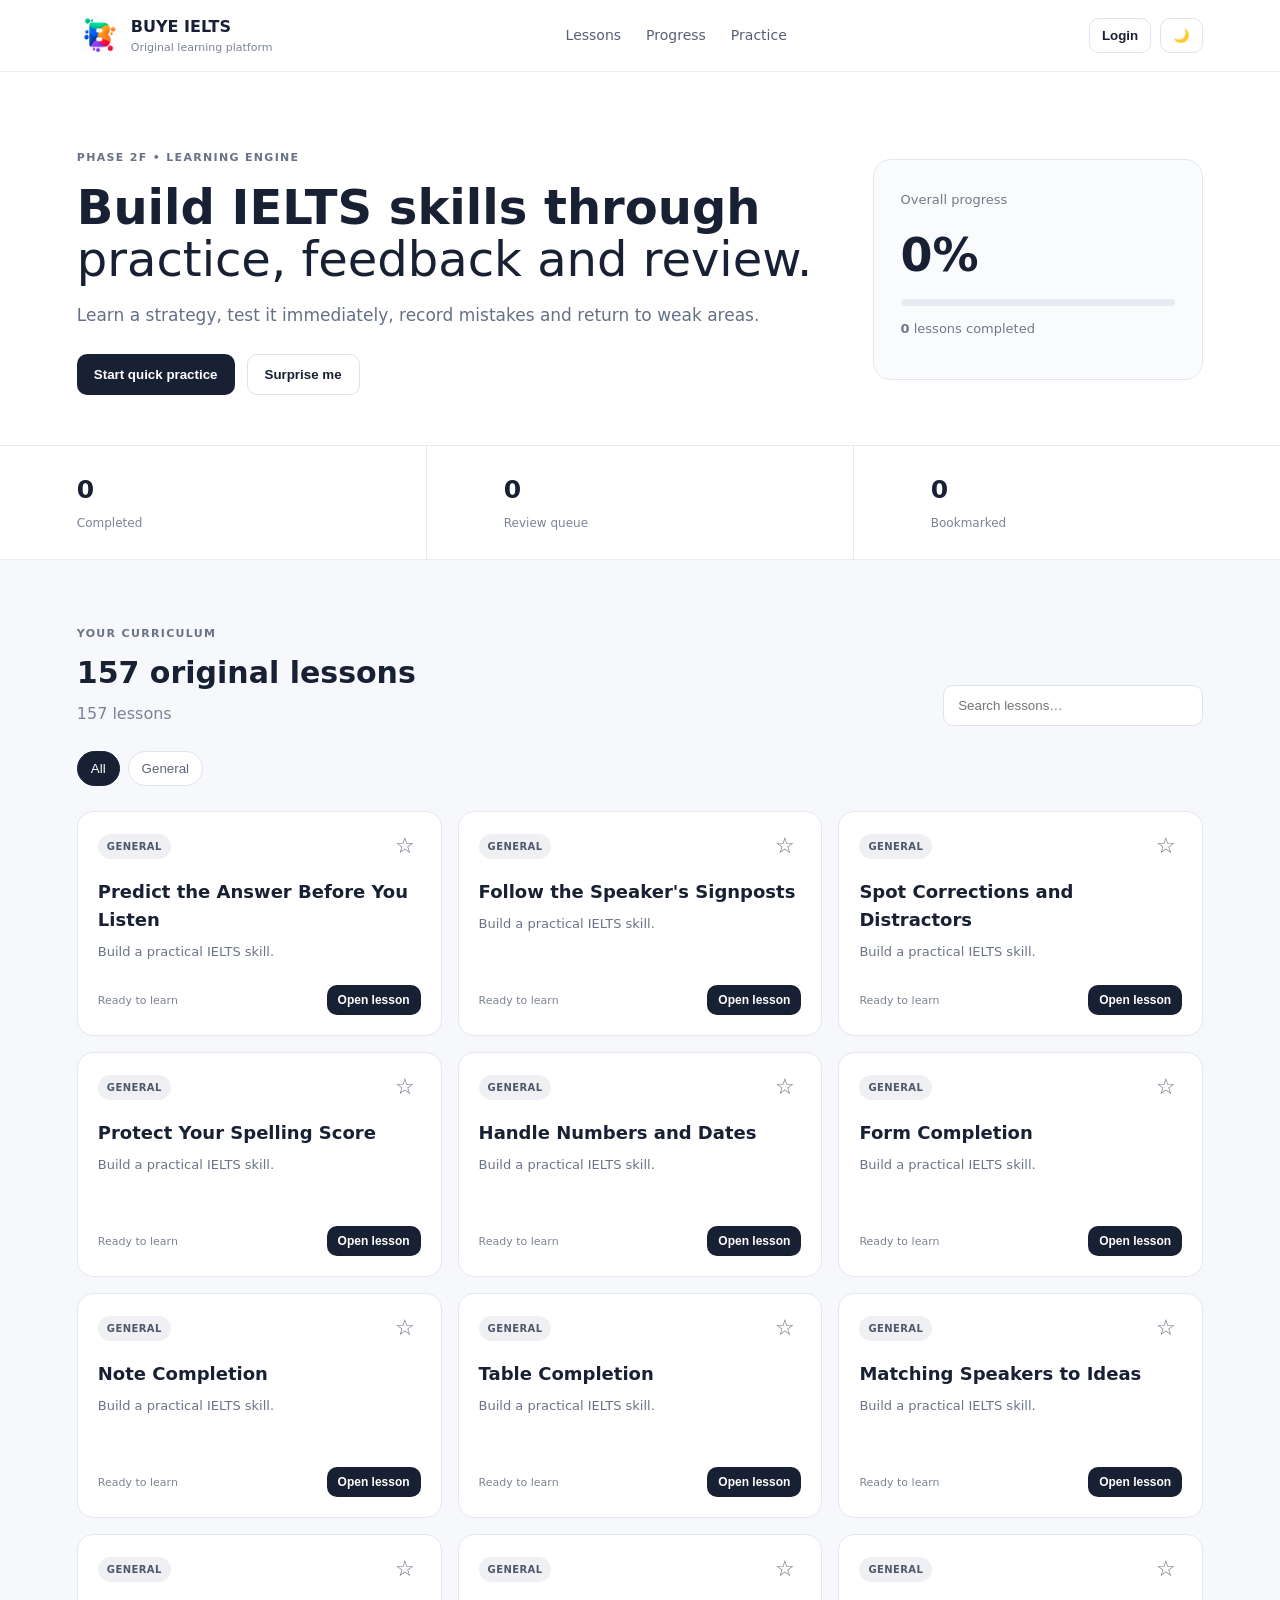
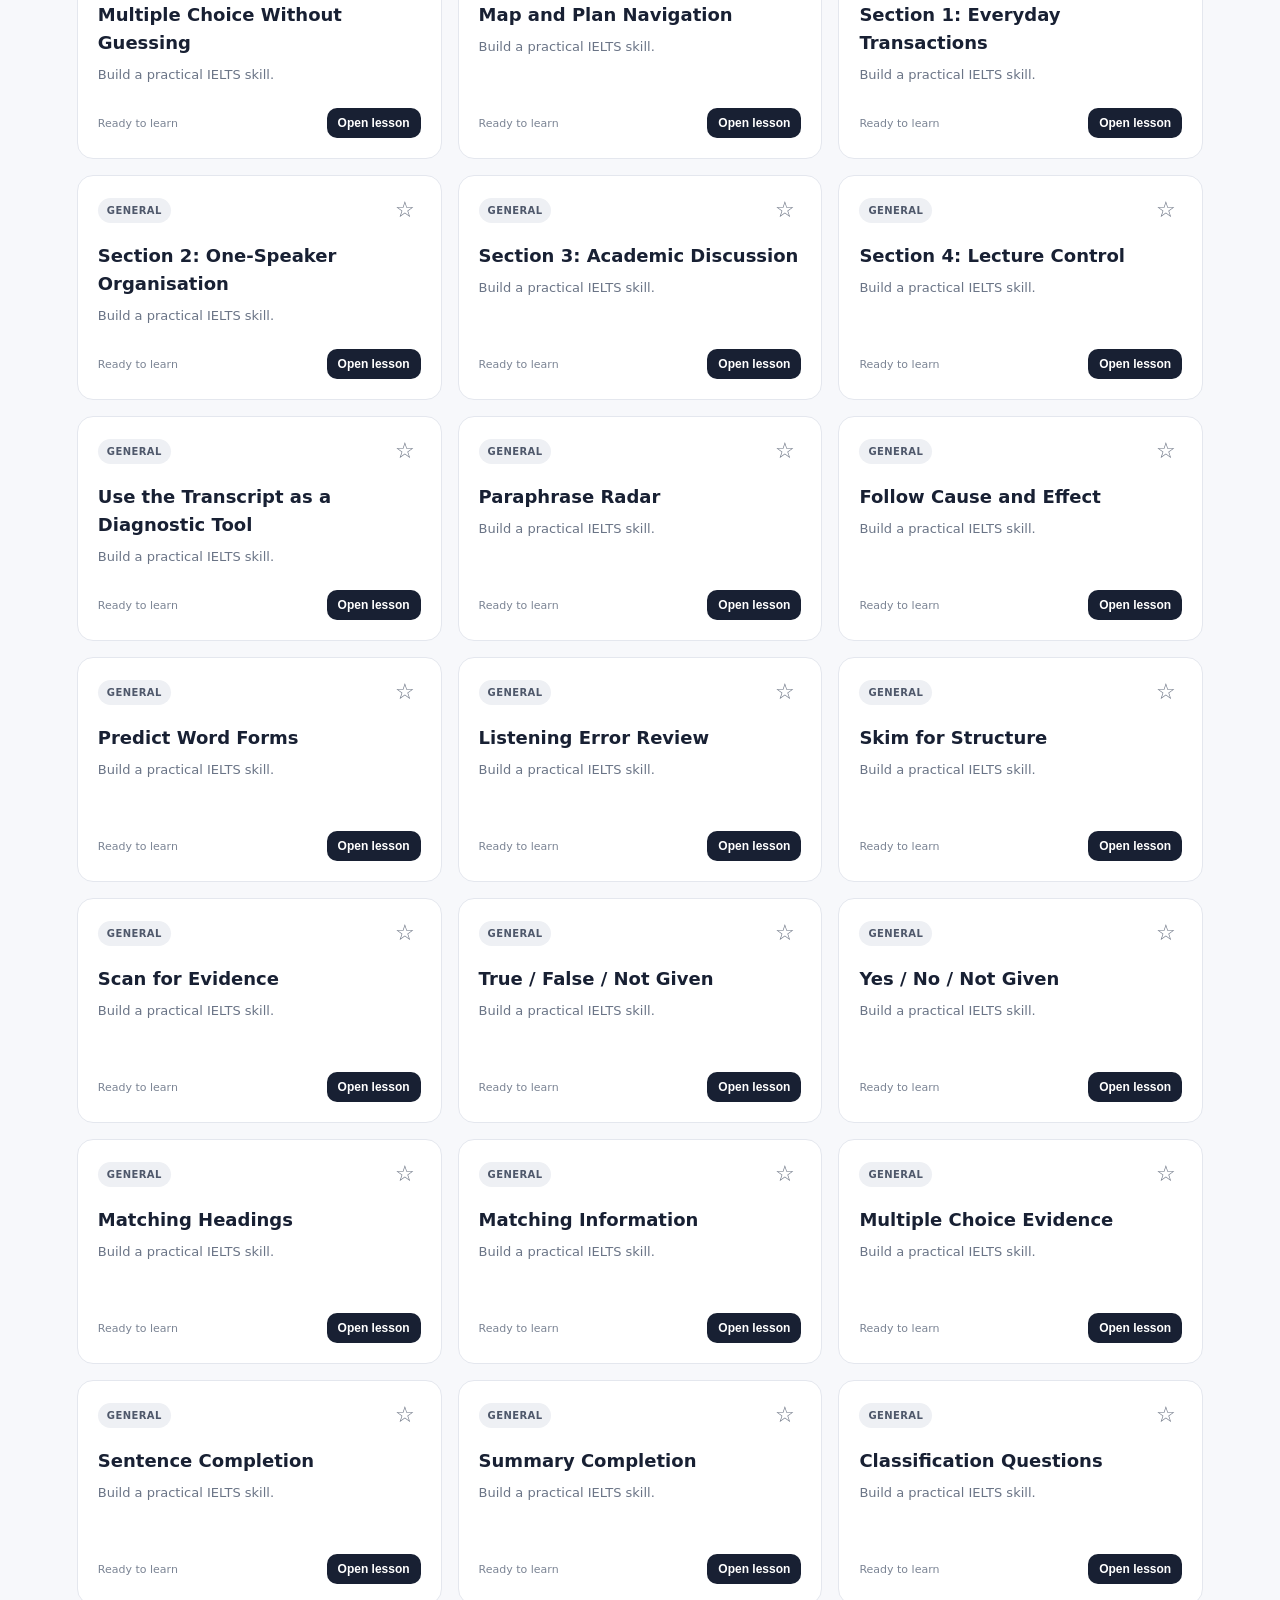
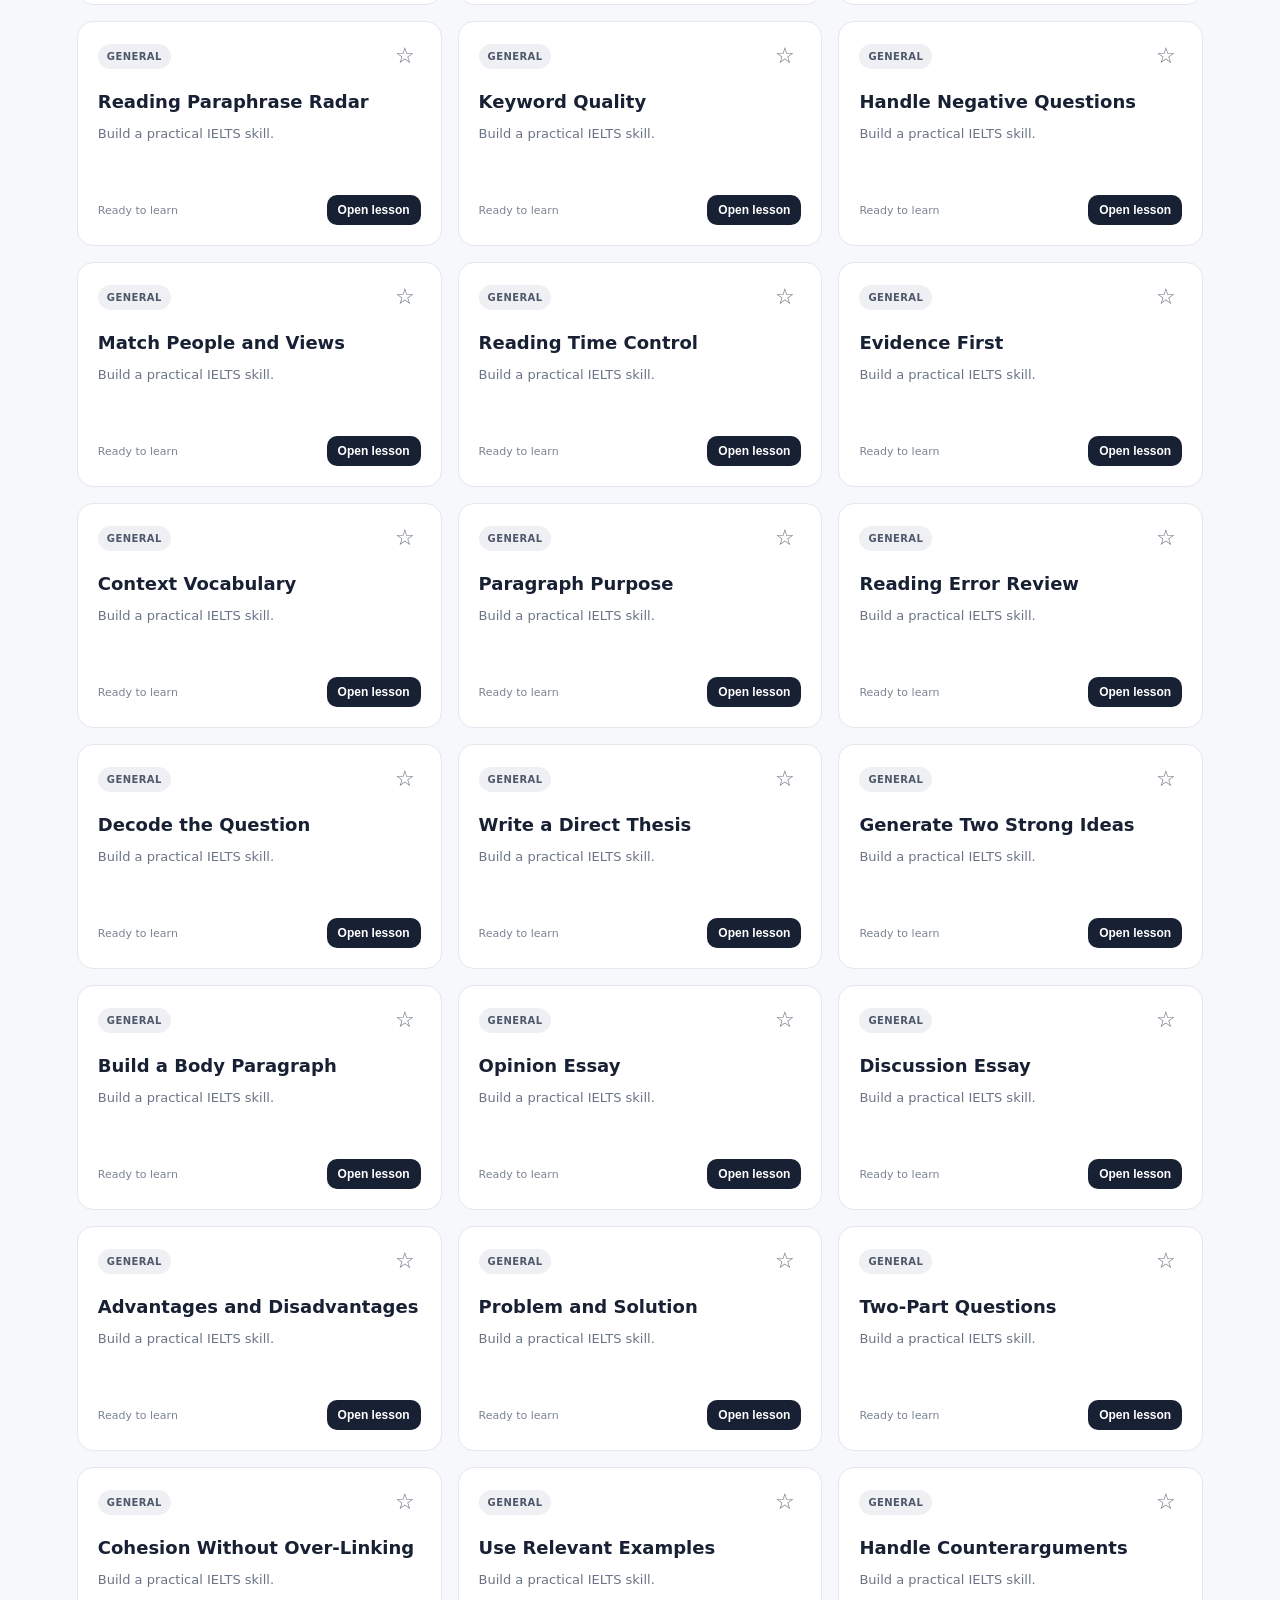
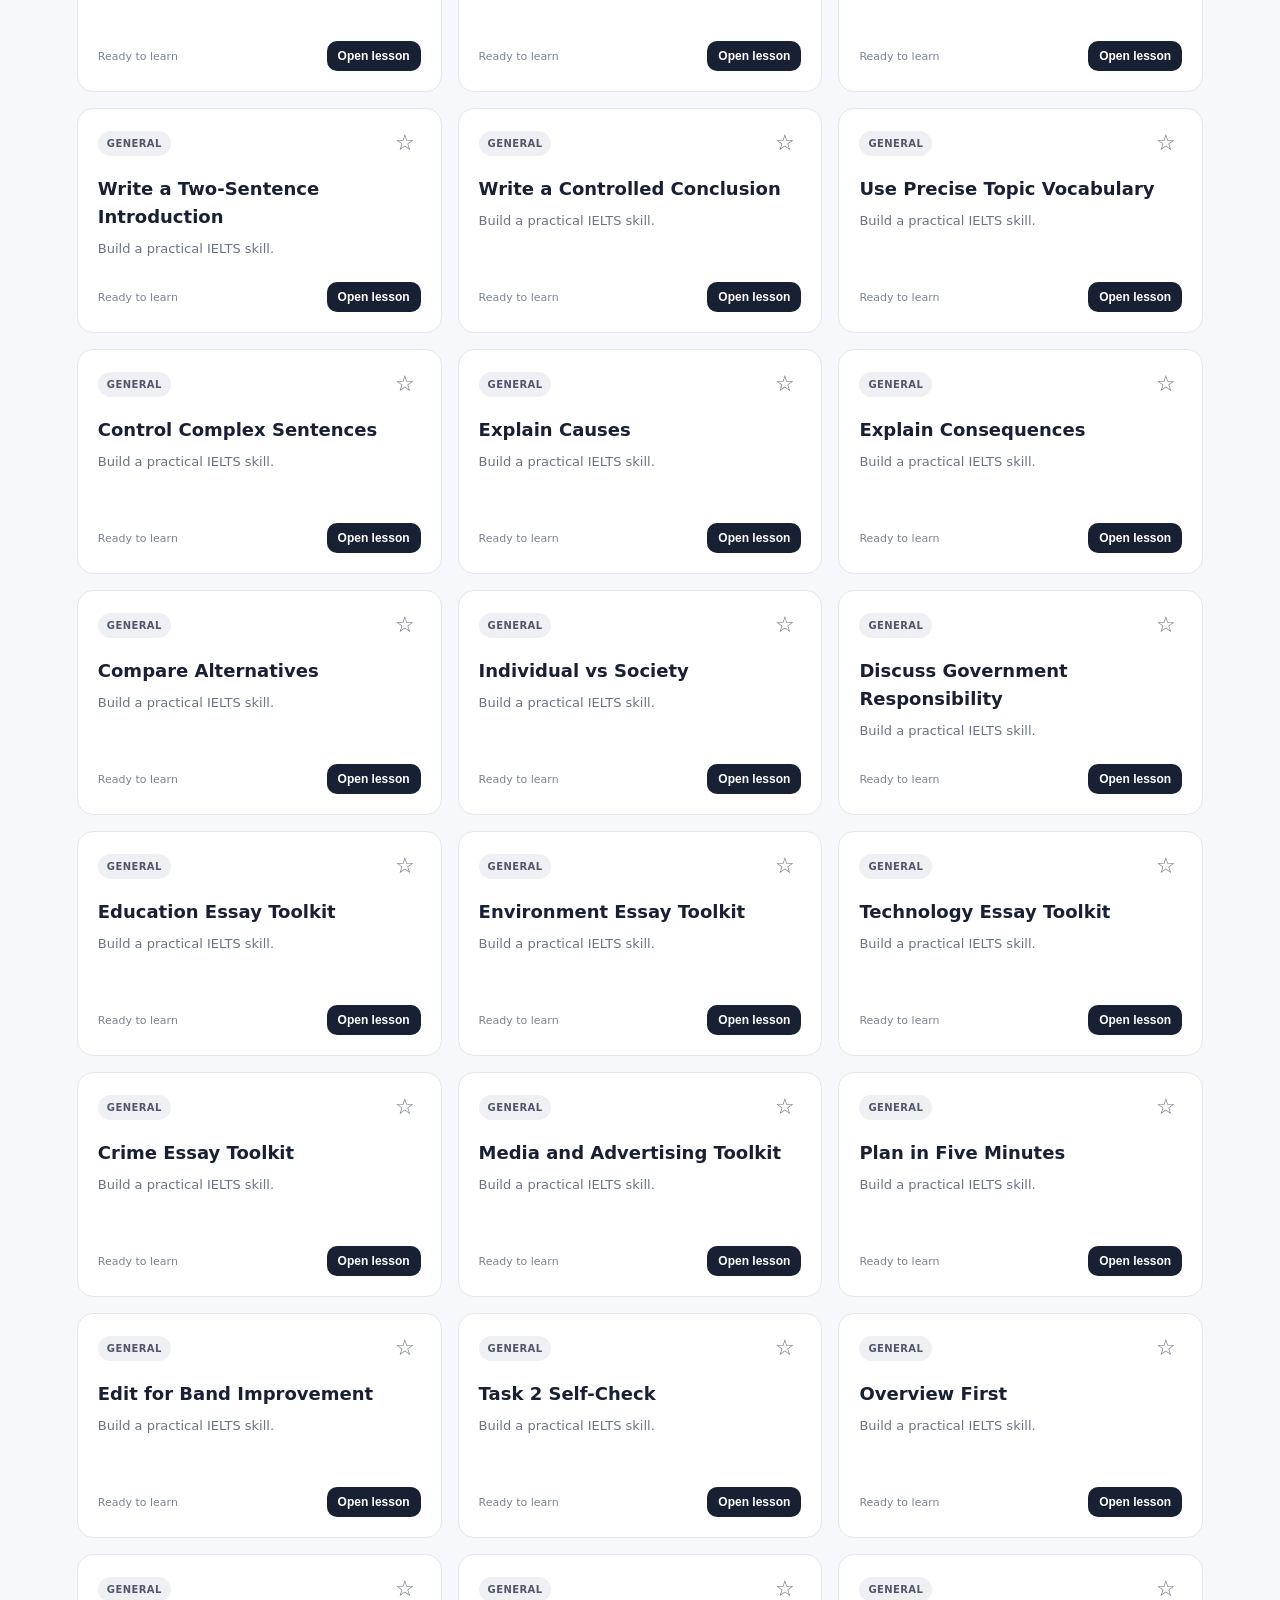
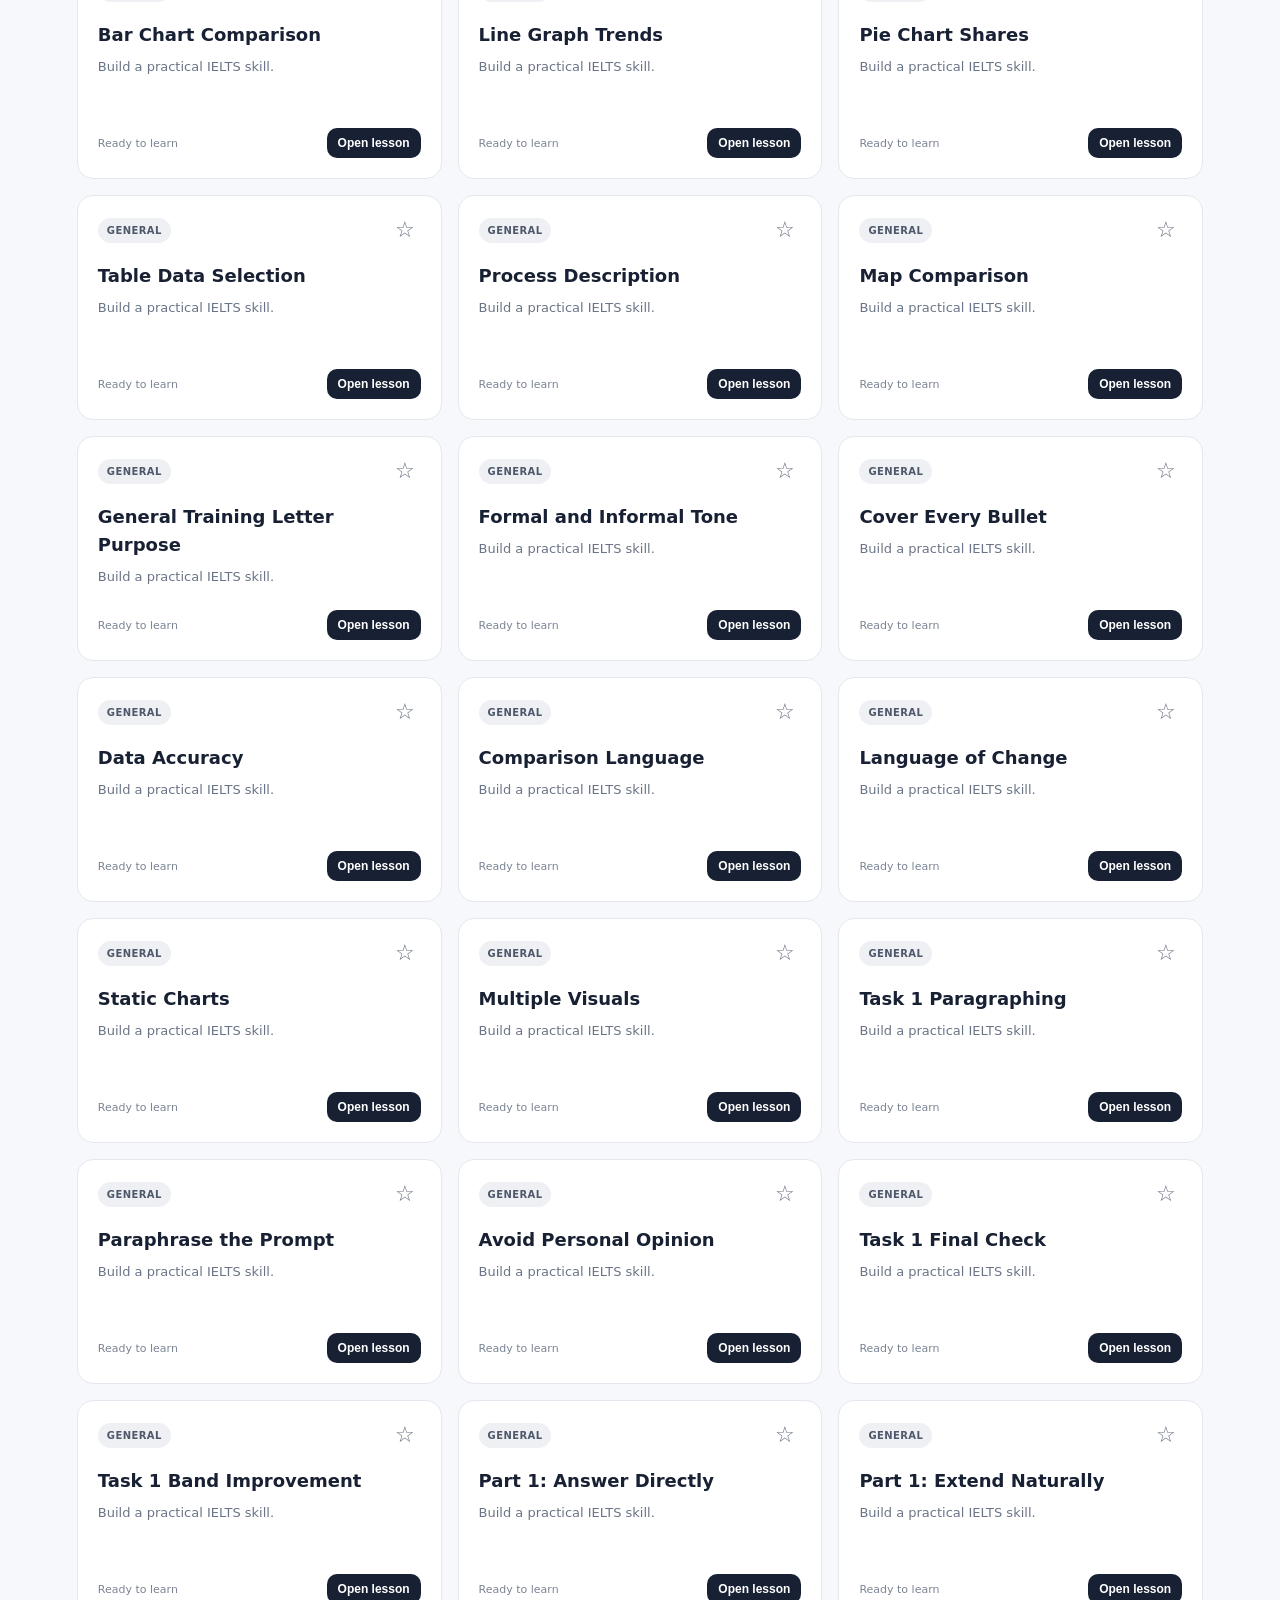
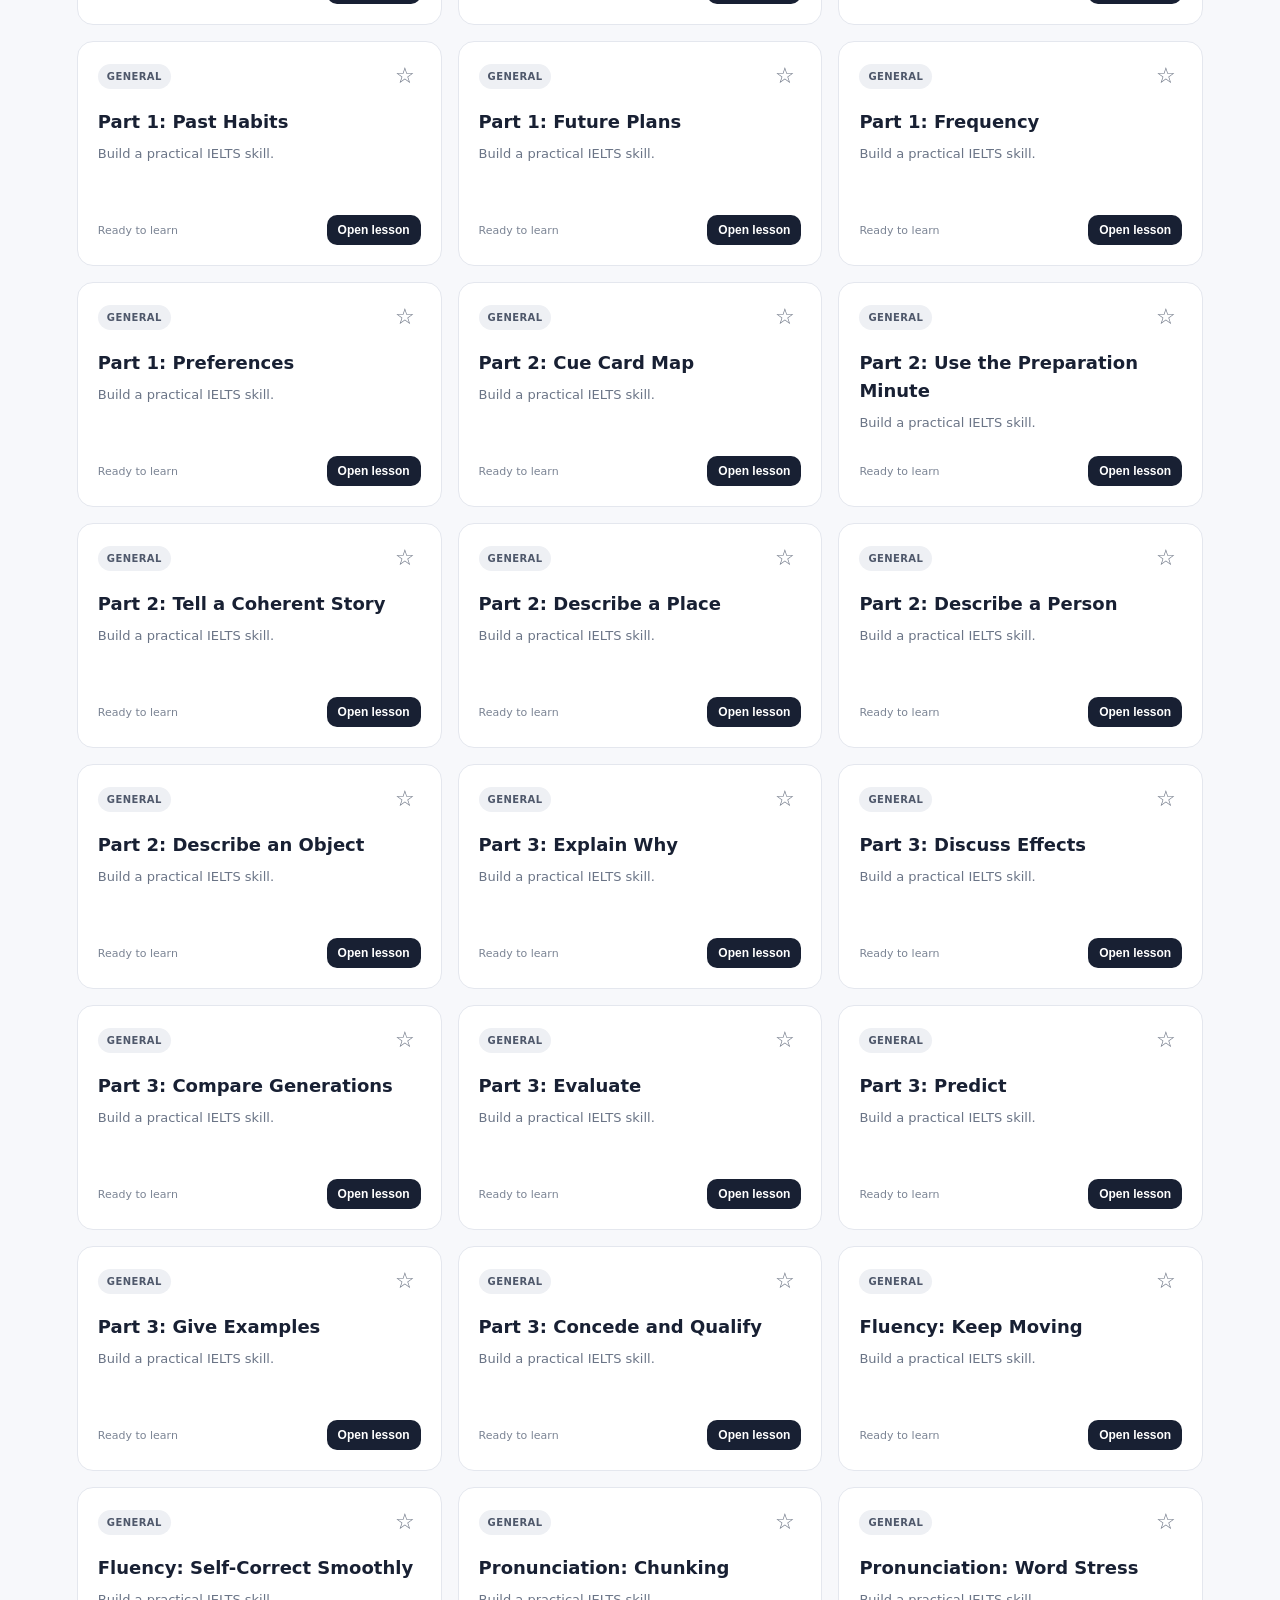
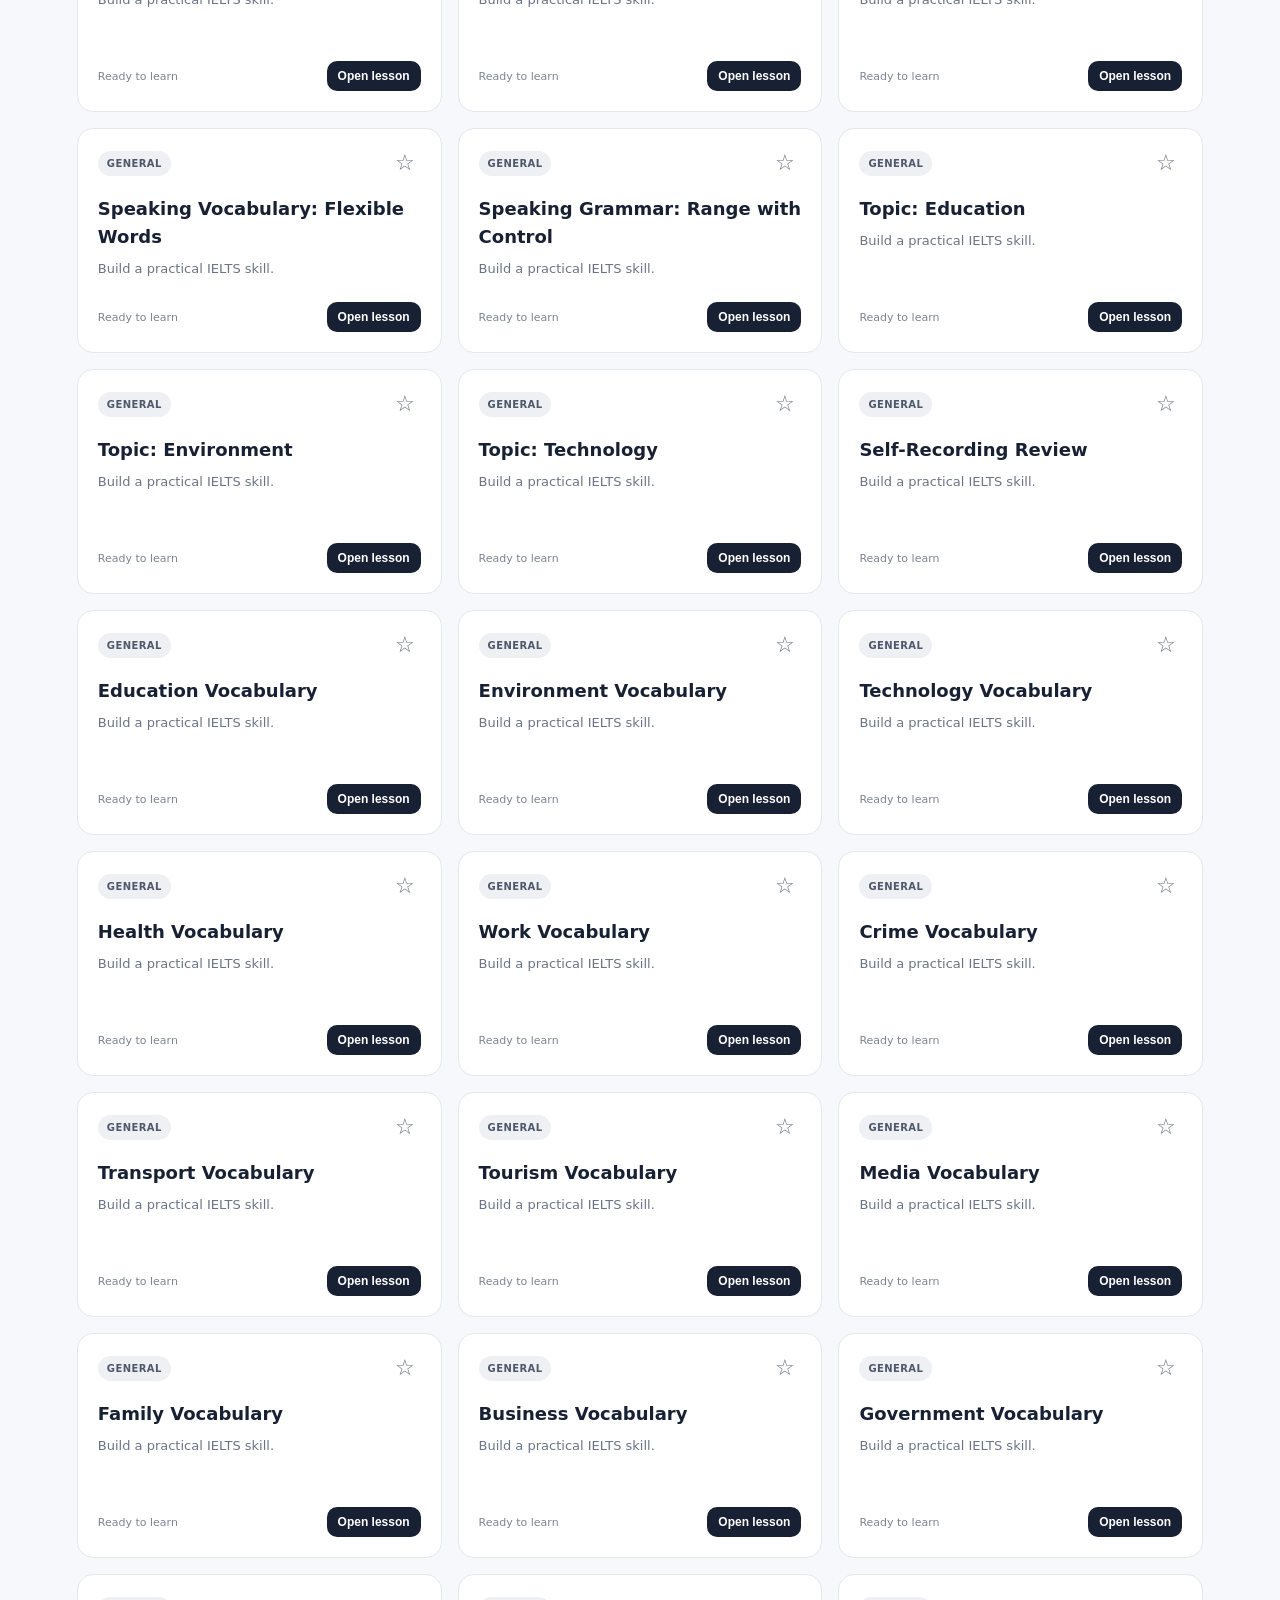
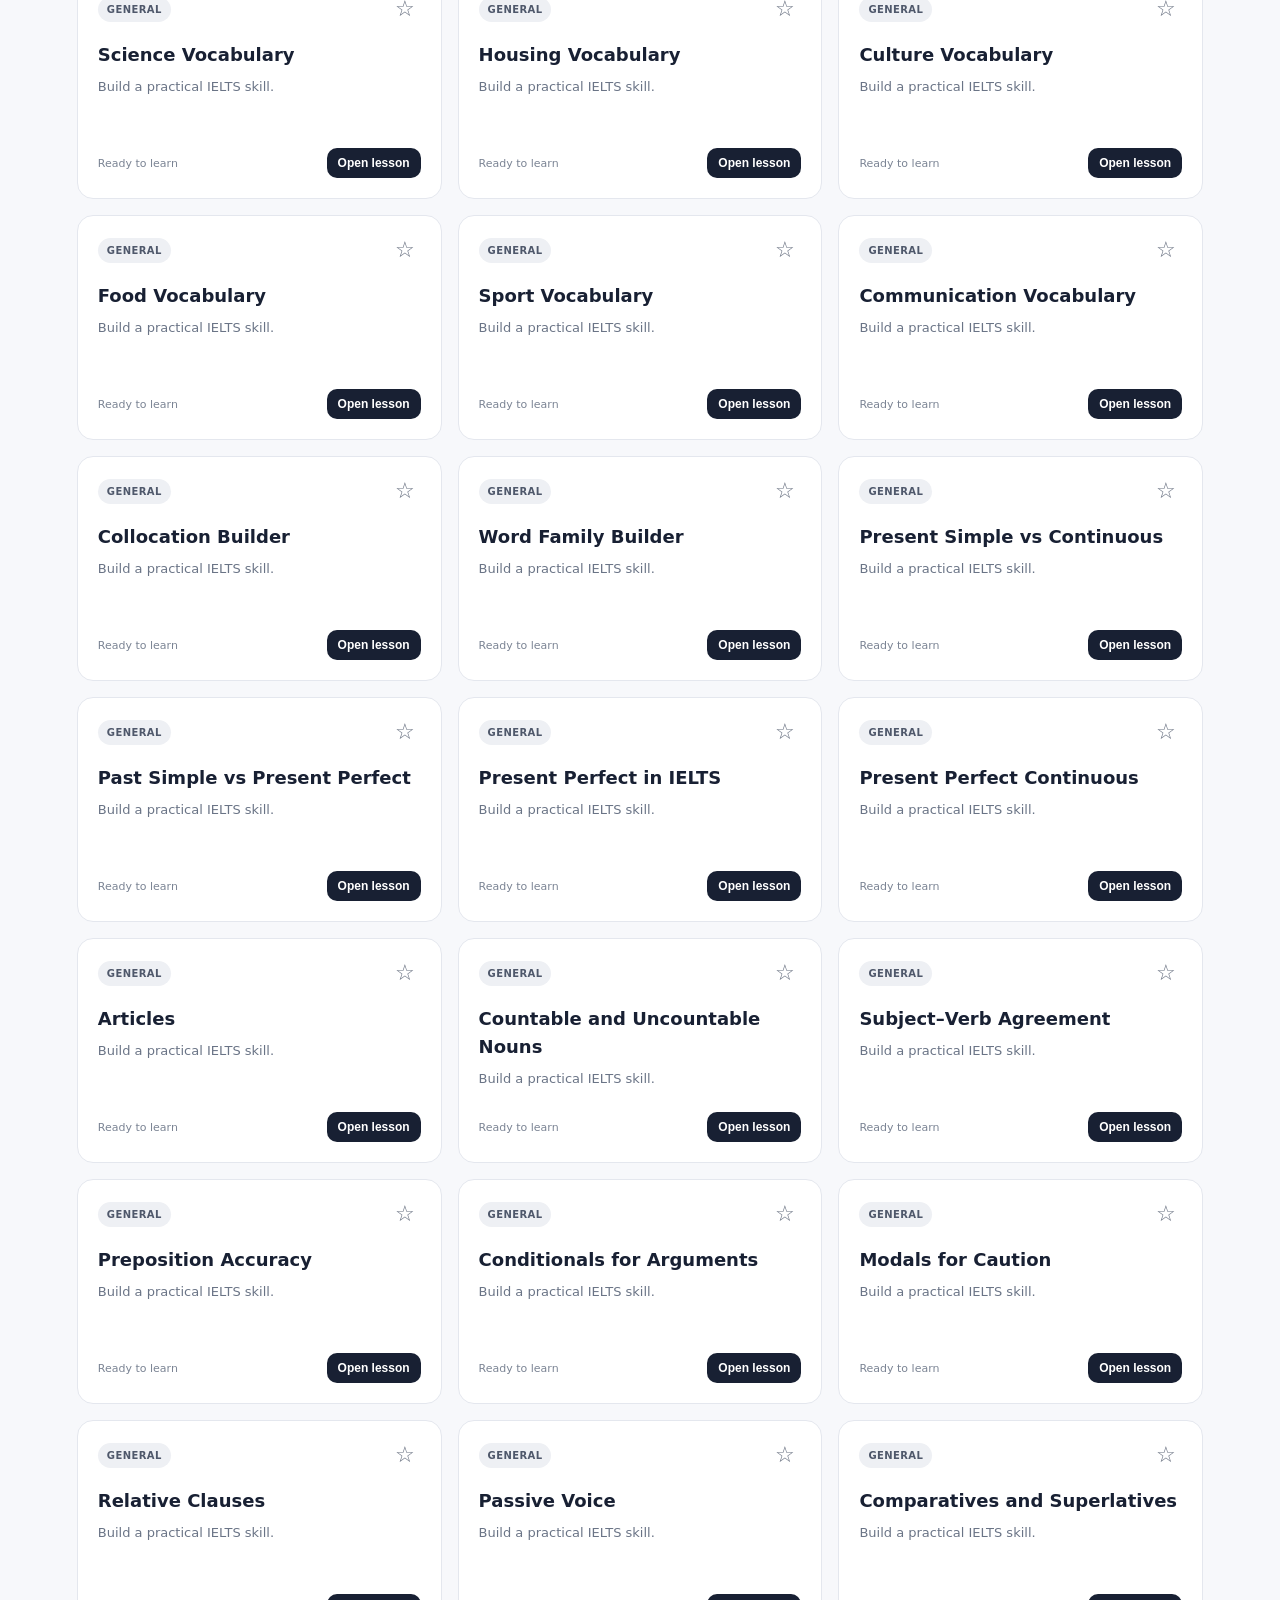
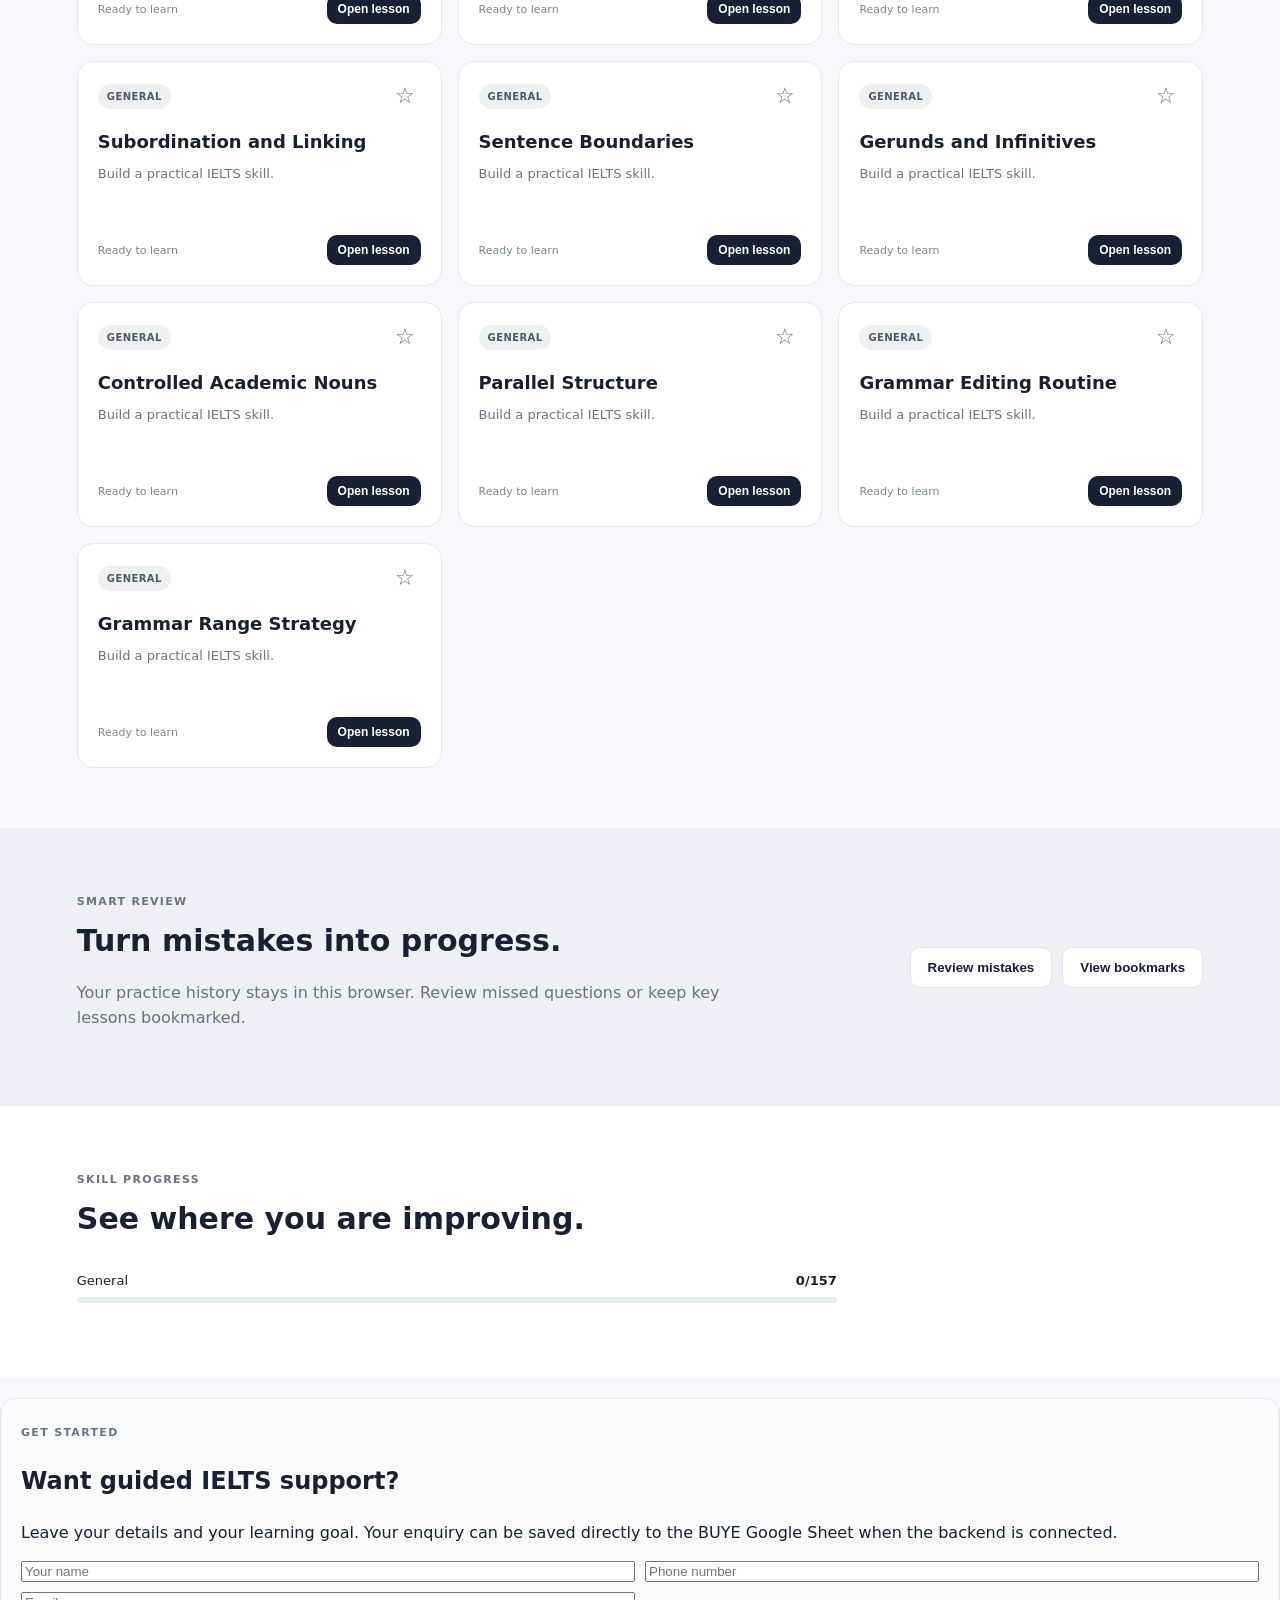
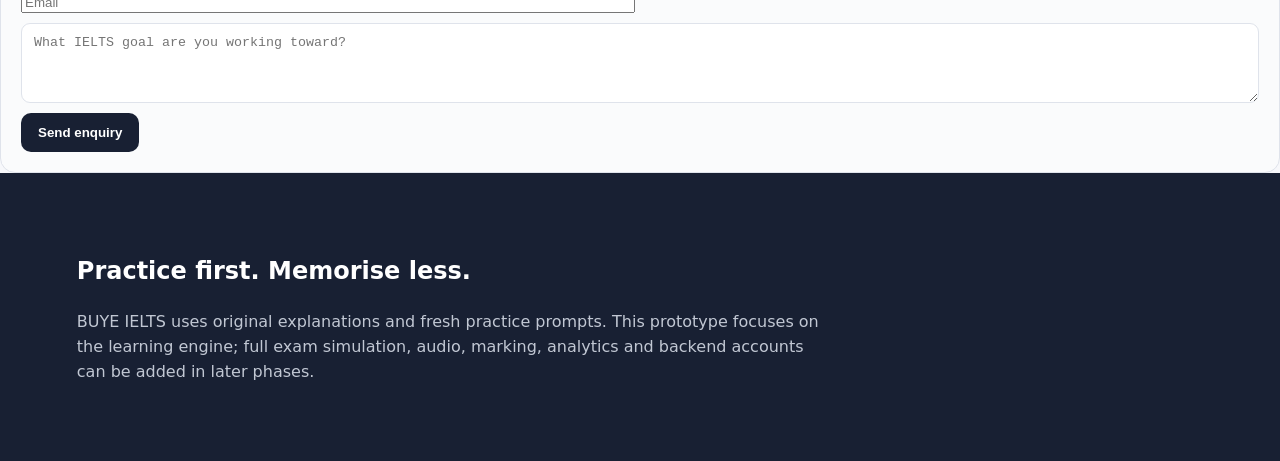
==== web/index.html @ f3442838 "feat: consolidate BUYE IELTS development" ====
<!doctype html><html lang="en"><head><meta charset="utf-8"><meta name="viewport" content="width=device-width,initial-scale=1"><title>BUYE IELTS — Learn. Practise. Improve.</title><link rel="stylesheet" href="css/style.css"></head><body>
<header class="topbar"><div class="brand"><img class="logo-img" src="assets/buye-logo.png" alt="BUYE logo"><div><strong>BUYE IELTS</strong><small>Original learning platform</small></div></div><nav><a href="#lessons">Lessons</a><a href="#progress">Progress</a><a href="#practice">Practice</a></nav>
<div class="topbar-actions"><span class="auth-user" id="authUser"></span><button class="header-btn" id="loginBtn">Login</button><button class="header-btn" id="themeToggle">🌙</button></div></header>
<main><section class="hero"><div><span class="eyebrow">PHASE 2F • LEARNING ENGINE</span><h1>Build IELTS skills through <span>practice, feedback and review.</span></h1><p>Learn a strategy, test it immediately, record mistakes and return to weak areas.</p><div class="hero-actions"><button class="primary" id="startPractice">Start quick practice</button><button class="secondary" id="randomLesson">Surprise me</button></div></div><div class="hero-card"><span>Overall progress</span><strong id="overallProgress">0%</strong><div class="track"><i id="progressFill"></i></div><p><b id="doneCount">0</b> lessons completed</p></div></section>
<section class="stats" id="progress"><div><b id="doneCountSummary">0</b><span>Completed</span></div><div><b id="mistakeCount">0</b><span>Review queue</span></div><div><b id="bookmarkCount">0</b><span>Bookmarked</span></div></section>
<section class="workspace" id="lessons"><div class="section-head"><div><span class="eyebrow">YOUR CURRICULUM</span><h2>157 original lessons</h2><p id="lessonCount">Loading…</p></div><div class="search-wrap"><input id="search" placeholder="Search lessons…"></div></div><div class="tabs" id="skillTabs"></div><div class="grid" id="lessonGrid"></div></section>
<section class="review-panel"><div><span class="eyebrow">SMART REVIEW</span><h2>Turn mistakes into progress.</h2><p>Your practice history stays in this browser. Review missed questions or keep key lessons bookmarked.</p></div><div class="review-actions"><button class="secondary" id="showMistakes">Review mistakes</button><button class="secondary" id="showBookmarks">View bookmarks</button></div></section>
<section class="skill-panel"><div><span class="eyebrow">SKILL PROGRESS</span><h2>See where you are improving.</h2></div><div id="skillProgress"></div></section>
<section class="lead-card" id="contact"><span class="eyebrow">GET STARTED</span><h2>Want guided IELTS support?</h2><p>Leave your details and your learning goal. Your enquiry can be saved directly to the BUYE Google Sheet when the backend is connected.</p>
<form class="lead-form" id="leadForm"><input name="name" placeholder="Your name" required><input name="phone" placeholder="Phone number" required><input name="email" type="email" placeholder="Email"><textarea name="goal" placeholder="What IELTS goal are you working toward?"></textarea><button class="primary" type="submit">Send enquiry</button><span class="auth-status" id="leadStatus"></span></form></section>
<section class="footer-note" id="practice"><h2>Practice first. Memorise less.</h2><p>BUYE IELTS uses original explanations and fresh practice prompts. This prototype focuses on the learning engine; full exam simulation, audio, marking, analytics and backend accounts can be added in later phases.</p></section></main>
<div class="modal auth-modal" id="authModal"><div class="modal-card"><div class="modal-head"><div><span class="eyebrow">BUYE ACCOUNT</span><h2>Login or create your account</h2></div><button class="icon-btn" id="closeAuth">×</button></div><div class="auth-tabs"><button class="auth-tab active" data-auth="login">Login</button><button class="auth-tab" data-auth="register">Register</button></div><form class="auth-form" id="authForm"></form><div class="auth-status" id="authStatus"></div></div></div>
<div class="modal" id="modal"><div class="modal-card"><div id="modalBody"></div></div></div><div class="modal" id="practiceModal"><div class="modal-card"><div id="practiceBody"></div></div></div><script src="js/api.js"></script><script src="js/app.js"></script></body></html>
---- web/css/style.css ----
*{box-sizing:border-box}body{margin:0;font-family:Inter,ui-sans-serif,system-ui,-apple-system,Segoe UI,sans-serif;background:#f7f8fb;color:#182033;line-height:1.55}.topbar{height:72px;background:#fff;border-bottom:1px solid #e7eaf0;display:flex;align-items:center;justify-content:space-between;padding:0 6vw;position:sticky;top:0;z-index:5}.brand{display:flex;gap:10px;align-items:center}.logo{width:38px;height:38px;border-radius:11px;display:grid;place-items:center;background:#182033;color:#fff;font-weight:800}.brand small{display:block;color:#7b8495;font-size:11px}.topbar nav{display:flex;gap:25px}.topbar a{color:#566074;text-decoration:none;font-size:14px}.hero{padding:72px 6vw 50px;display:grid;grid-template-columns:1.6fr .7fr;gap:40px;align-items:center;background:#fff}.eyebrow{font-size:11px;font-weight:800;letter-spacing:.12em;color:#697386}.hero h1{font-size:48px;line-height:1.08;max-width:760px;margin:13px 0}.hero h1 span{font-weight:500}.hero p{max-width:690px;color:#647085;font-size:17px}.hero-actions{display:flex;gap:12px;margin-top:25px}.primary,.secondary{border:0;border-radius:10px;padding:12px 17px;font-weight:750;cursor:pointer}.primary{background:#182033;color:#fff}.secondary{background:#fff;color:#182033;border:1px solid #dfe3eb}.small{padding:8px 11px;font-size:12px}.hero-card{border:1px solid #e3e7ee;border-radius:18px;padding:27px;background:#fafbfc}.hero-card>span,.hero-card>p{color:#70798a;font-size:13px}.hero-card strong{display:block;font-size:46px;margin:8px 0}.track,.mini-track{height:7px;background:#e7eaf0;border-radius:99px;overflow:hidden}.track i,.mini-track i{display:block;height:100%;background:#182033;border-radius:99px;width:0}.stats{display:grid;grid-template-columns:repeat(3,1fr);gap:1px;background:#e7eaf0;border-top:1px solid #e7eaf0;border-bottom:1px solid #e7eaf0}.stats div{background:#fff;padding:25px 6vw}.stats b{font-size:25px;display:block}.stats span{font-size:12px;color:#7a8495}.workspace,.review-panel,.skill-panel,.footer-note{padding:60px 6vw}.section-head{display:flex;justify-content:space-between;align-items:end;gap:20px}.section-head h2,.review-panel h2,.skill-panel h2{margin:5px 0;font-size:30px}.section-head p{margin:0;color:#7a8495}.search-wrap input{width:260px;border:1px solid #dfe3eb;border-radius:10px;padding:12px 14px;background:#fff}.tabs{display:flex;gap:8px;flex-wrap:wrap;margin:25px 0}.skill-tab{background:#fff;border:1px solid #dfe3eb;padding:9px 13px;border-radius:99px;cursor:pointer;color:#5d6678}.skill-tab.active{background:#182033;color:#fff;border-color:#182033}.grid{display:grid;grid-template-columns:repeat(3,1fr);gap:16px}.lesson-card{background:#fff;border:1px solid #e4e7ee;border-radius:16px;padding:20px;min-height:225px;display:flex;flex-direction:column}.lesson-card.completed{border-color:#bfc6d3}.card-top,.card-bottom{display:flex;justify-content:space-between;align-items:center;gap:10px}.badge{display:inline-block;background:#eef0f4;color:#4f586b;padding:5px 9px;border-radius:99px;font-size:10px;font-weight:800;text-transform:uppercase;letter-spacing:.04em}.bookmark{border:0;background:none;font-size:22px;cursor:pointer;color:#6c7484}.lesson-card h3{font-size:18px;margin:18px 0 8px}.lesson-card p{color:#6a7486;font-size:13px;margin:0 0 20px}.card-bottom{margin-top:auto;font-size:11px;color:#7b8494}.review-panel{background:#eef0f4;display:flex;justify-content:space-between;align-items:center;gap:30px}.review-panel p{max-width:700px;color:#687286}.review-actions{display:flex;gap:10px}.skill-panel{background:#fff}.skill-panel>div:first-child{margin-bottom:28px}.progress-row{max-width:760px;margin:15px 0}.progress-row>div:first-child{display:flex;justify-content:space-between;font-size:13px;margin-bottom:6px}.mini-track{height:6px}.footer-note{background:#182033;color:#fff}.footer-note p{color:#c1c7d3;max-width:760px}.modal{display:none;position:fixed;inset:0;background:rgba(15,20,30,.55);z-index:20;padding:5vh 20px;overflow:auto}.modal.show{display:block}.modal-card{max-width:760px;margin:auto;background:#fff;border-radius:20px;padding:28px}.modal-head{display:flex;justify-content:space-between;gap:20px;align-items:start}.modal-head h2{font-size:28px;line-height:1.2;margin:9px 0 20px}.icon-btn{border:0;background:#f0f2f5;border-radius:9px;width:36px;height:36px;font-size:23px;cursor:pointer}.lesson-section{padding:17px 0;border-top:1px solid #eceef2}.lesson-section h4,.exercise h4{margin:0 0 7px}.lesson-section p{margin:0;color:#596477}.exercise{margin:20px 0;padding:20px;border-radius:15px;background:#f7f8fa}.options{display:grid;gap:8px;margin-top:15px}.option{text-align:left;background:#fff;border:1px solid #dfe3ea;border-radius:10px;padding:12px;cursor:pointer}.option:hover{border-color:#9da5b4}.feedback{margin-top:12px;padding:12px;border-radius:10px;font-size:13px}.feedback.correct{background:#e9f3ec}.feedback.wrong{background:#f7ecec}.feedback button{margin-left:7px;border:0;background:none;text-decoration:underline;cursor:pointer}.hidden{display:none}.answer{background:#fafbfc;padding:16px;border-radius:12px;border-top:0}.modal-actions{display:flex;justify-content:flex-end;gap:9px;margin-top:20px}.timer-note{font-size:12px;color:#7a8495;margin-bottom:12px}.result{text-align:center;padding:45px 10px}.result-ring{width:120px;height:120px;border:10px solid #dfe3eb;border-radius:50%;display:grid;place-items:center;margin:0 auto 20px;font-size:28px;font-weight:800}.result h2{margin-bottom:5px}.result button{margin:8px}@media(max-width:900px){.hero{grid-template-columns:1fr}.grid{grid-template-columns:1fr 1fr}.topbar{padding:0 4vw}.workspace,.review-panel,.skill-panel,.footer-note{padding-left:4vw;padding-right:4vw}.hero{padding-left:4vw;padding-right:4vw}.stats div{padding-left:4vw;padding-right:4vw}}@media(max-width:620px){.topbar nav{display:none}.hero h1{font-size:37px}.grid{grid-template-columns:1fr}.section-head,.review-panel{display:block}.search-wrap{margin-top:18px}.search-wrap input{width:100%}.stats{grid-template-columns:1fr}.hero-actions,.review-actions{flex-wrap:wrap}.modal{padding:15px}.modal-card{padding:20px}}
/* ==================== BUYE IELTS Phase 2I UI ==================== */
.logo-img{width:44px;height:44px;object-fit:contain;border-radius:12px;background:#fff;padding:3px;display:block}
.topbar-actions{display:flex;align-items:center;gap:9px}
.header-btn{border:1px solid #dfe3eb;background:#fff;color:#182033;border-radius:10px;padding:9px 12px;cursor:pointer;font-weight:700}
.auth-user{font-size:12px;color:#596477;font-weight:700}
body.dark{background:#0e1118;color:#eef2f8}
body.dark .topbar,body.dark .hero,body.dark .stats div,body.dark .skill-panel{background:#121722;border-color:#252c39}
body.dark .topbar{border-bottom-color:#252c39}
body.dark .topbar a,body.dark .hero p,body.dark .lesson-card p,body.dark .section-head p,body.dark .stats span,body.dark .hero-card>span,body.dark .hero-card>p,body.dark .review-panel p,body.dark .progress-row,body.dark .card-bottom{color:#a9b2c2}
body.dark .hero h1,body.dark .section-head h2,body.dark .review-panel h2,body.dark .skill-panel h2,body.dark .lesson-card h3{color:#f5f7fb}
body.dark .hero-card,body.dark .lesson-card,body.dark .search-wrap input,body.dark .skill-tab,body.dark .secondary,body.dark .modal-card,body.dark .option{background:#171d29;color:#eef2f8;border-color:#2c3443}
body.dark .track,body.dark .mini-track{background:#2a3140}
body.dark .track i,body.dark .mini-track i{background:#fff}
body.dark .badge{background:#252d3b;color:#dce3ef}
body.dark .skill-tab{color:#c7ceda}
body.dark .skill-tab.active,body.dark .primary{background:#f5f7fb;color:#101521;border-color:#f5f7fb}
body.dark .review-panel{background:#181e2a}
body.dark .footer-note{background:#080b10}
body.dark .modal{background:rgba(0,0,0,.72)}
body.dark .icon-btn{background:#252d3b;color:#fff}
body.dark .exercise{background:#111722}
body.dark .feedback.correct{background:#173022}
body.dark .feedback.wrong{background:#351d22}
.auth-modal .modal-card{max-width:520px}
.auth-tabs{display:flex;gap:8px;margin:0 0 20px}
.auth-tab{flex:1;padding:10px;border:1px solid #dfe3eb;background:#fff;border-radius:9px;cursor:pointer;font-weight:750}
.auth-tab.active{background:#182033;color:#fff}
.auth-form{display:grid;gap:10px}
.auth-form label{font-size:12px;font-weight:750;color:#596477}
.auth-form input,.auth-form select,.lead-form textarea{width:100%;padding:11px 12px;border:1px solid #dfe3eb;border-radius:9px;background:#fff;color:inherit}
.auth-status{font-size:13px;min-height:20px;color:#647085}
.lead-card{margin-top:20px;padding:20px;border:1px solid #dfe3eb;border-radius:15px;background:#fafbfc}
.lead-form{display:grid;grid-template-columns:1fr 1fr;gap:10px}
.lead-form textarea{grid-column:1/-1;min-height:80px}
.lead-form button{justify-self:start}
body.dark .header-btn,body.dark .auth-tab,body.dark .auth-form input,body.dark .auth-form select,body.dark .lead-card,body.dark .lead-form textarea{background:#171d29;color:#eef2f8;border-color:#2c3443}
body.dark .auth-tab.active{background:#f5f7fb;color:#101521}
@media(max-width:760px){.topbar-actions .auth-user{display:none}.topbar nav{display:none}.lead-form{grid-template-columns:1fr}}
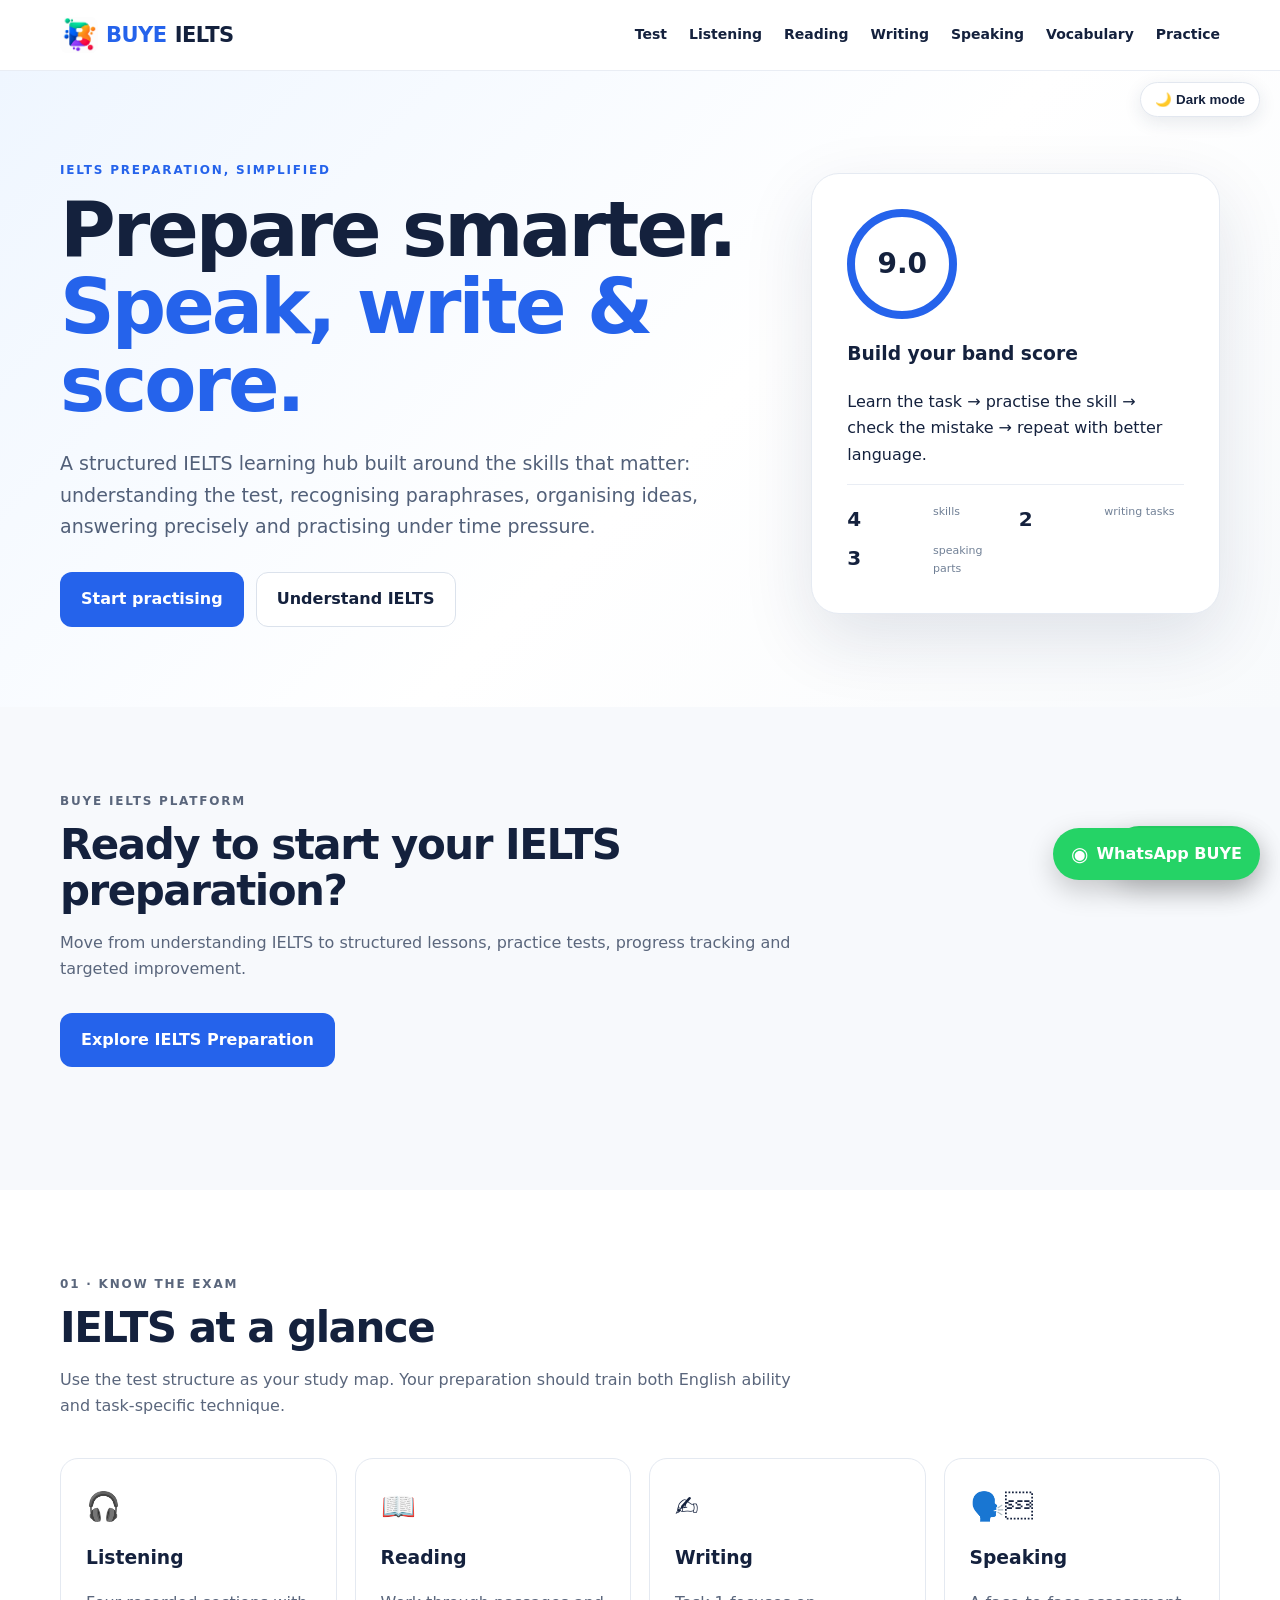
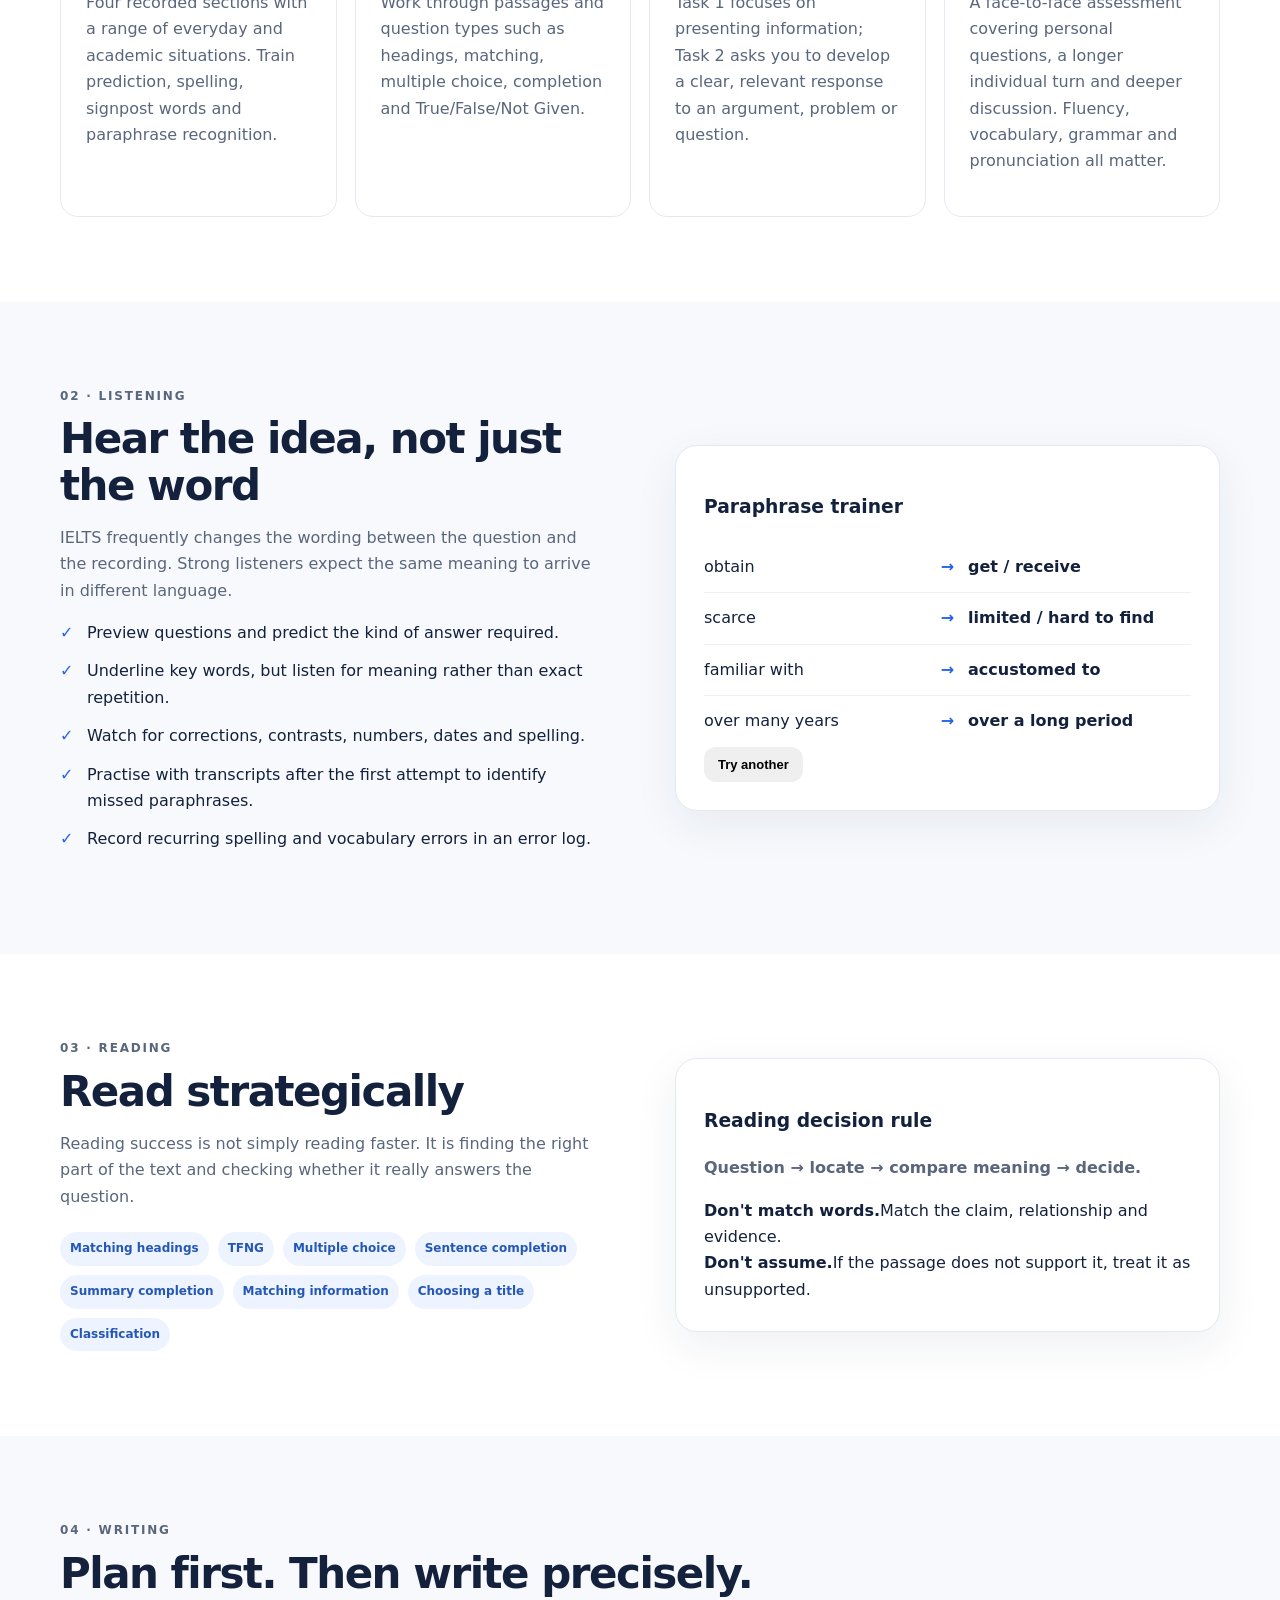
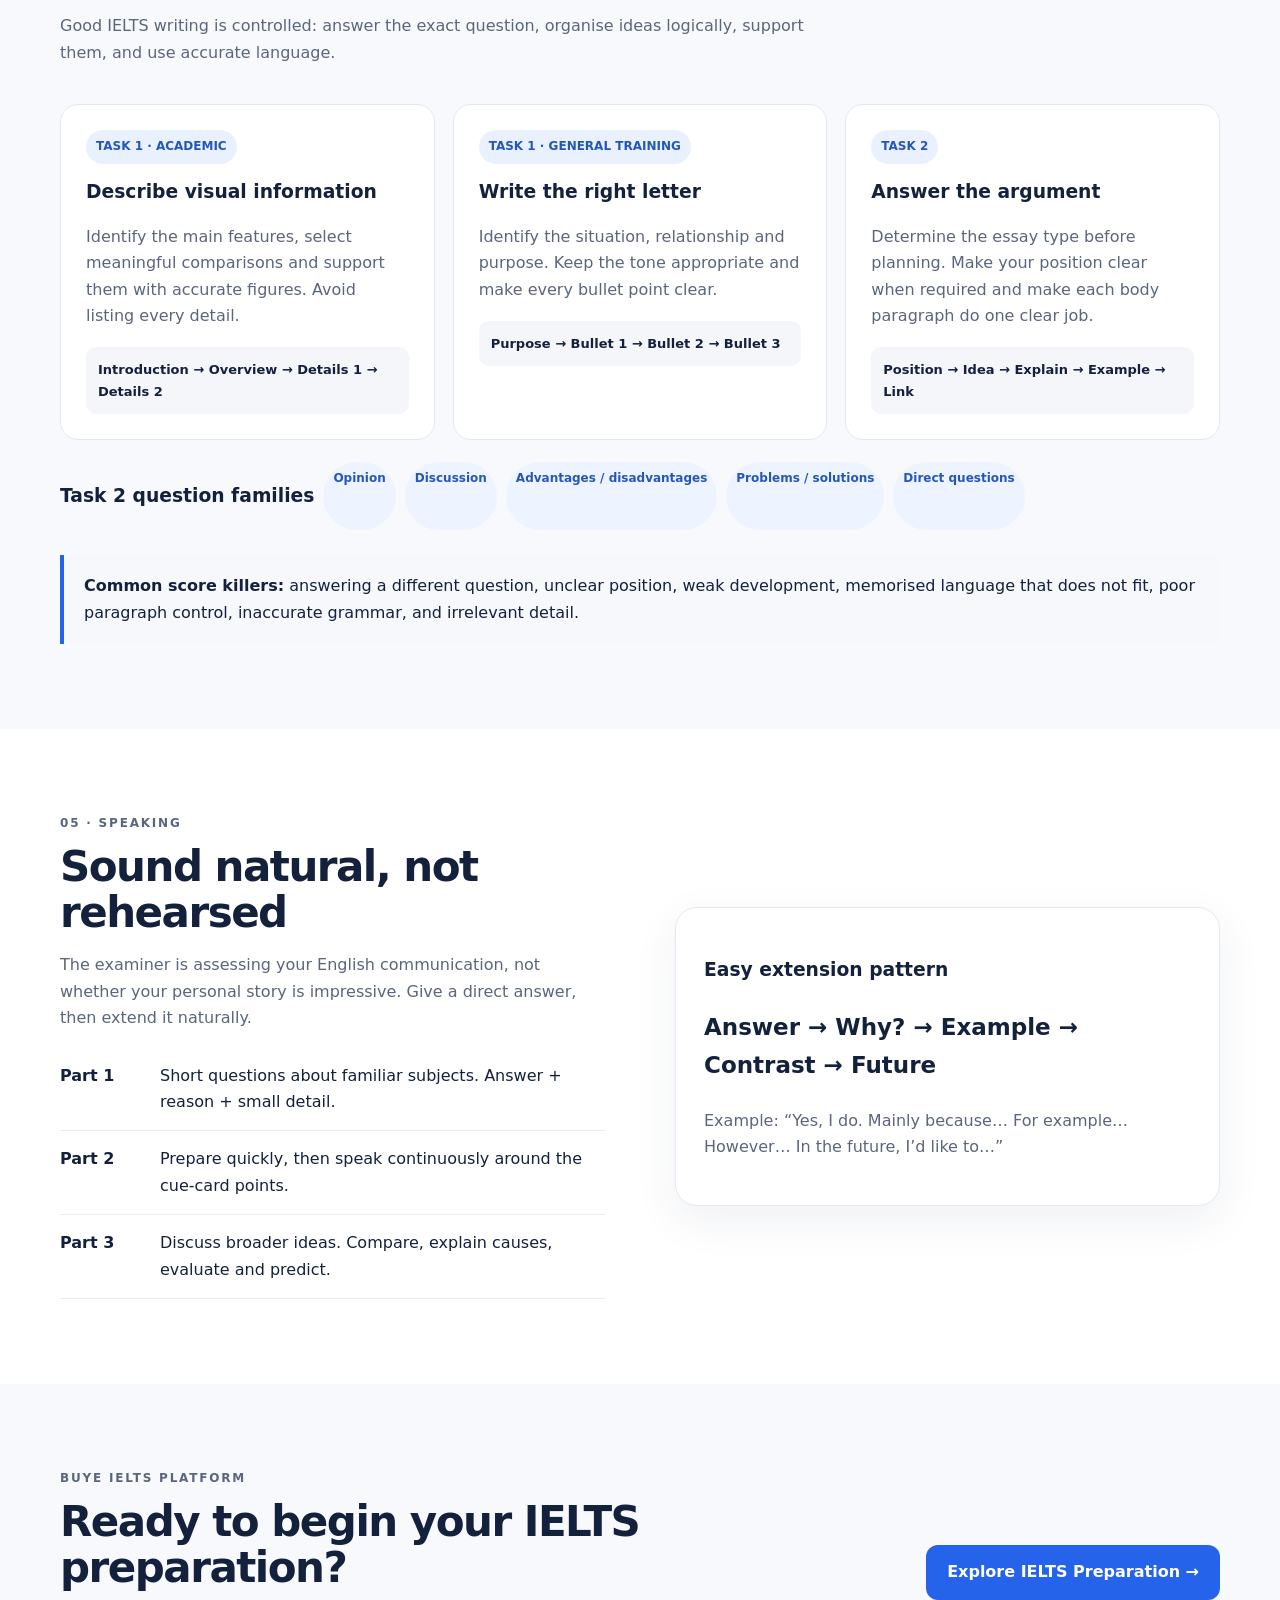
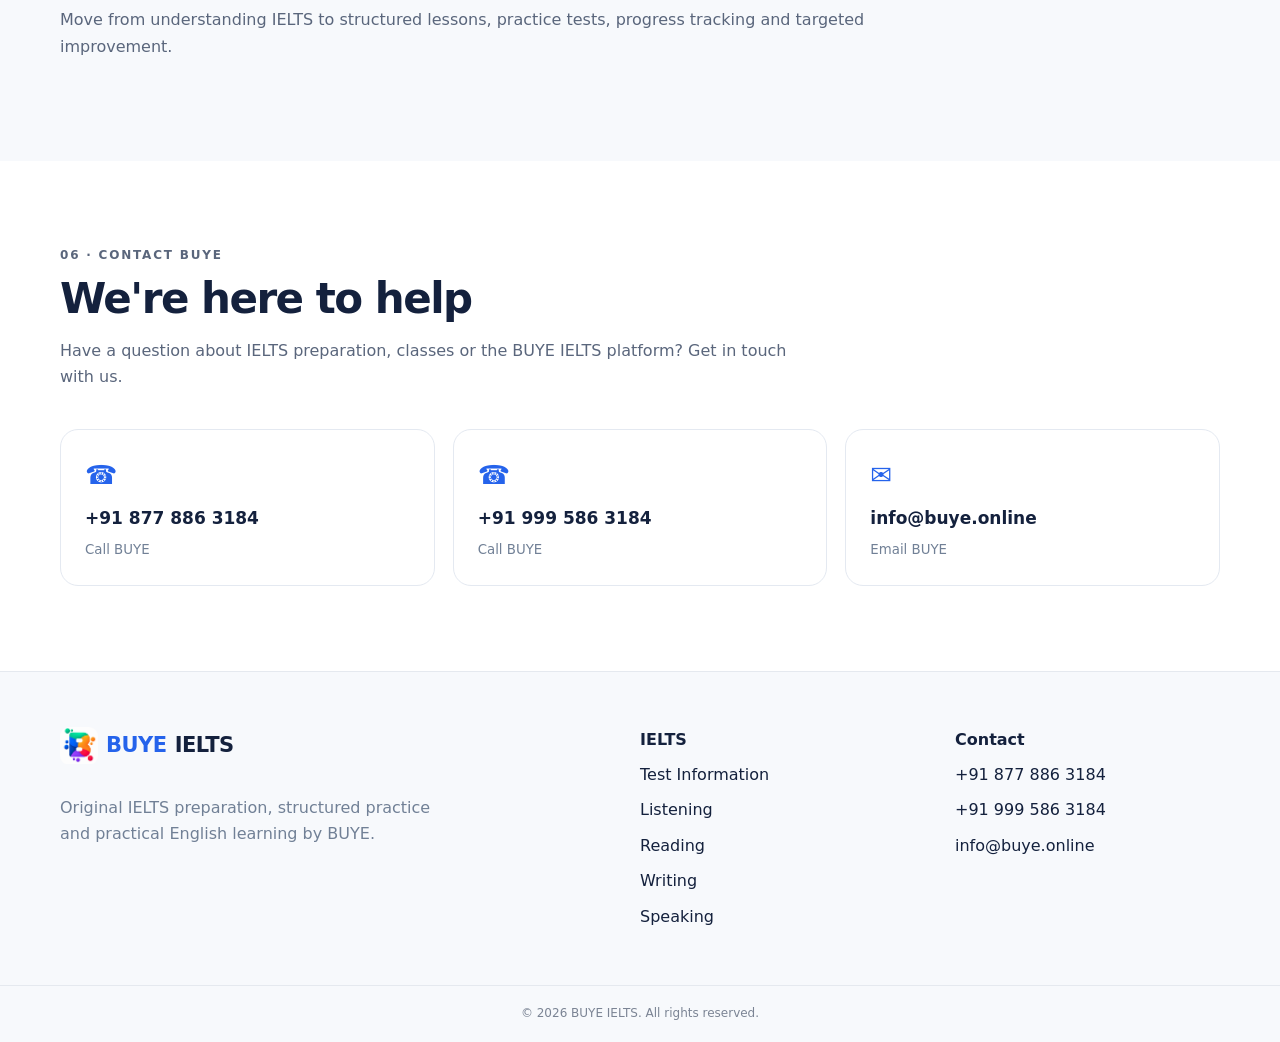
==== commit 97952d8b: "fix: integrate BUYE landing page and global theme" ====
--- a/web/index.html
+++ b/web/index.html
@@ -1,13 +1,225 @@
-<!doctype html><html lang="en"><head><meta charset="utf-8"><meta name="viewport" content="width=device-width,initial-scale=1"><title>BUYE IELTS — Learn. Practise. Improve.</title><link rel="stylesheet" href="css/style.css"></head><body>
-<header class="topbar"><div class="brand"><img class="logo-img" src="assets/buye-logo.png" alt="BUYE logo"><div><strong>BUYE IELTS</strong><small>Original learning platform</small></div></div><nav><a href="#lessons">Lessons</a><a href="#progress">Progress</a><a href="#practice">Practice</a></nav>
-<div class="topbar-actions"><span class="auth-user" id="authUser"></span><button class="header-btn" id="loginBtn">Login</button><button class="header-btn" id="themeToggle">🌙</button></div></header>
-<main><section class="hero"><div><span class="eyebrow">PHASE 2F • LEARNING ENGINE</span><h1>Build IELTS skills through <span>practice, feedback and review.</span></h1><p>Learn a strategy, test it immediately, record mistakes and return to weak areas.</p><div class="hero-actions"><button class="primary" id="startPractice">Start quick practice</button><button class="secondary" id="randomLesson">Surprise me</button></div></div><div class="hero-card"><span>Overall progress</span><strong id="overallProgress">0%</strong><div class="track"><i id="progressFill"></i></div><p><b id="doneCount">0</b> lessons completed</p></div></section>
-<section class="stats" id="progress"><div><b id="doneCountSummary">0</b><span>Completed</span></div><div><b id="mistakeCount">0</b><span>Review queue</span></div><div><b id="bookmarkCount">0</b><span>Bookmarked</span></div></section>
-<section class="workspace" id="lessons"><div class="section-head"><div><span class="eyebrow">YOUR CURRICULUM</span><h2>157 original lessons</h2><p id="lessonCount">Loading…</p></div><div class="search-wrap"><input id="search" placeholder="Search lessons…"></div></div><div class="tabs" id="skillTabs"></div><div class="grid" id="lessonGrid"></div></section>
-<section class="review-panel"><div><span class="eyebrow">SMART REVIEW</span><h2>Turn mistakes into progress.</h2><p>Your practice history stays in this browser. Review missed questions or keep key lessons bookmarked.</p></div><div class="review-actions"><button class="secondary" id="showMistakes">Review mistakes</button><button class="secondary" id="showBookmarks">View bookmarks</button></div></section>
-<section class="skill-panel"><div><span class="eyebrow">SKILL PROGRESS</span><h2>See where you are improving.</h2></div><div id="skillProgress"></div></section>
-<section class="lead-card" id="contact"><span class="eyebrow">GET STARTED</span><h2>Want guided IELTS support?</h2><p>Leave your details and your learning goal. Your enquiry can be saved directly to the BUYE Google Sheet when the backend is connected.</p>
-<form class="lead-form" id="leadForm"><input name="name" placeholder="Your name" required><input name="phone" placeholder="Phone number" required><input name="email" type="email" placeholder="Email"><textarea name="goal" placeholder="What IELTS goal are you working toward?"></textarea><button class="primary" type="submit">Send enquiry</button><span class="auth-status" id="leadStatus"></span></form></section>
-<section class="footer-note" id="practice"><h2>Practice first. Memorise less.</h2><p>BUYE IELTS uses original explanations and fresh practice prompts. This prototype focuses on the learning engine; full exam simulation, audio, marking, analytics and backend accounts can be added in later phases.</p></section></main>
-<div class="modal auth-modal" id="authModal"><div class="modal-card"><div class="modal-head"><div><span class="eyebrow">BUYE ACCOUNT</span><h2>Login or create your account</h2></div><button class="icon-btn" id="closeAuth">×</button></div><div class="auth-tabs"><button class="auth-tab active" data-auth="login">Login</button><button class="auth-tab" data-auth="register">Register</button></div><form class="auth-form" id="authForm"></form><div class="auth-status" id="authStatus"></div></div></div>
-<div class="modal" id="modal"><div class="modal-card"><div id="modalBody"></div></div></div><div class="modal" id="practiceModal"><div class="modal-card"><div id="practiceBody"></div></div></div><script src="js/api.js"></script><script src="js/app.js"></script></body></html>+﻿<!doctype html>
+<html lang="en">
+<head>
+  <meta charset="utf-8">
+  <meta name="viewport" content="width=device-width, initial-scale=1">
+  <title>BUYE IELTS — Complete IELTS Preparation</title>
+  <meta name="description" content="Original IELTS preparation lessons, practice, vocabulary, writing, speaking and test strategies by BUYE IELTS.">
+  <link rel="stylesheet" href="buye-original.css">
+  <link rel="stylesheet" href="css/buye-theme.css">
+</head>
+<body>
+<header class="site-header">
+  <div class="container nav">
+    <a class="brand" href="#home"><img class="buye-global-logo" src="assets/buye-logo.png" alt="BUYE logo"><span>BUYE</span> IELTS</a>
+    <button class="menu-btn" aria-label="Open menu">☰</button>
+    <nav id="navLinks">
+      <a href="#test">Test</a><a href="#listening">Listening</a><a href="#reading">Reading</a>
+      <a href="#writing">Writing</a><a href="#speaking">Speaking</a><a href="#vocab">Vocabulary</a>
+      <a href="#practice">Practice</a>
+    </nav>
+  </div>
+</header>
+
+<main id="home">
+<section class="hero">
+  <div class="container hero-grid">
+    <div>
+      <p class="eyebrow">IELTS preparation, simplified</p>
+      <h1>Prepare smarter.<br><span>Speak, write & score.</span></h1>
+      <p class="lead">A structured IELTS learning hub built around the skills that matter: understanding the test, recognising paraphrases, organising ideas, answering precisely and practising under time pressure.</p>
+      <div class="actions"><a class="btn primary" href="#practice">Start practising</a><a class="btn secondary" href="#test">Understand IELTS</a></div>
+    </div>
+    <div class="hero-card">
+      <div class="score-ring">9.0</div>
+      <h3>Build your band score</h3>
+      <p>Learn the task → practise the skill → check the mistake → repeat with better language.</p>
+      <div class="mini-stats"><b>4</b><span>skills</span><b>2</b><span>writing tasks</span><b>3</b><span>speaking parts</span></div>
+    </div>
+  </div>
+</section>
+
+<section class="section tinted" id="ielts-gateway">
+  <div class="container">
+    <div class="section-head">
+      <p class="eyebrow">BUYE IELTS PLATFORM</p>
+      <h2>Ready to start your IELTS preparation?</h2>
+      <p>Move from understanding IELTS to structured lessons, practice tests, progress tracking and targeted improvement.</p>
+      <div class="actions">
+        <a class="btn primary" href="ielts.html">Explore IELTS Preparation</a>
+      </div>
+    </div>
+  </div>
+</section>
+
+</section>
+
+<section class="section" id="test">
+<div class="container">
+  <div class="section-head"><p class="eyebrow">01 · Know the exam</p><h2>IELTS at a glance</h2><p>Use the test structure as your study map. Your preparation should train both English ability and task-specific technique.</p></div>
+  <div class="cards four">
+    <article class="card"><span class="icon">🎧</span><h3>Listening</h3><p>Four recorded sections with a range of everyday and academic situations. Train prediction, spelling, signpost words and paraphrase recognition.</p></article>
+    <article class="card"><span class="icon">📖</span><h3>Reading</h3><p>Work through passages and question types such as headings, matching, multiple choice, completion and True/False/Not Given.</p></article>
+    <article class="card"><span class="icon">✍️</span><h3>Writing</h3><p>Task 1 focuses on presenting information; Task 2 asks you to develop a clear, relevant response to an argument, problem or question.</p></article>
+    <article class="card"><span class="icon">🗣️</span><h3>Speaking</h3><p>A face-to-face assessment covering personal questions, a longer individual turn and deeper discussion. Fluency, vocabulary, grammar and pronunciation all matter.</p></article>
+  </div>
+</div>
+</section>
+
+<section class="section tinted" id="listening">
+<div class="container split">
+  <div><p class="eyebrow">02 · Listening</p><h2>Hear the idea, not just the word</h2>
+  <p>IELTS frequently changes the wording between the question and the recording. Strong listeners expect the same meaning to arrive in different language.</p>
+  <ul class="checklist"><li>Preview questions and predict the kind of answer required.</li><li>Underline key words, but listen for meaning rather than exact repetition.</li><li>Watch for corrections, contrasts, numbers, dates and spelling.</li><li>Practise with transcripts after the first attempt to identify missed paraphrases.</li><li>Record recurring spelling and vocabulary errors in an error log.</li></ul></div>
+  <div class="lesson-box"><h3>Paraphrase trainer</h3><div class="pair"><span>obtain</span><b>→</b><span>get / receive</span></div><div class="pair"><span>scarce</span><b>→</b><span>limited / hard to find</span></div><div class="pair"><span>familiar with</span><b>→</b><span>accustomed to</span></div><div class="pair"><span>over many years</span><b>→</b><span>over a long period</span></div><button class="btn small" onclick="newPair()">Try another</button></div>
+</div>
+</section>
+
+<section class="section" id="reading">
+<div class="container split reverse">
+  <div class="lesson-box"><h3>Reading decision rule</h3><p><b>Question → locate → compare meaning → decide.</b></p><div class="rule"><strong>Don't match words.</strong><span>Match the claim, relationship and evidence.</span></div><div class="rule"><strong>Don't assume.</strong><span>If the passage does not support it, treat it as unsupported.</span></div></div>
+  <div><p class="eyebrow">03 · Reading</p><h2>Read strategically</h2>
+  <p>Reading success is not simply reading faster. It is finding the right part of the text and checking whether it really answers the question.</p>
+  <div class="topic-pills"><span>Matching headings</span><span>TFNG</span><span>Multiple choice</span><span>Sentence completion</span><span>Summary completion</span><span>Matching information</span><span>Choosing a title</span><span>Classification</span></div>
+</div>
+</div>
+</section>
+
+<section class="section tinted" id="writing">
+<div class="container">
+  <div class="section-head"><p class="eyebrow">04 · Writing</p><h2>Plan first. Then write precisely.</h2><p>Good IELTS writing is controlled: answer the exact question, organise ideas logically, support them, and use accurate language.</p></div>
+  <div class="writing-grid">
+    <article class="card"><span class="tag">TASK 1 · ACADEMIC</span><h3>Describe visual information</h3><p>Identify the main features, select meaningful comparisons and support them with accurate figures. Avoid listing every detail.</p><div class="formula">Introduction → Overview → Details 1 → Details 2</div></article>
+    <article class="card"><span class="tag">TASK 1 · GENERAL TRAINING</span><h3>Write the right letter</h3><p>Identify the situation, relationship and purpose. Keep the tone appropriate and make every bullet point clear.</p><div class="formula">Purpose → Bullet 1 → Bullet 2 → Bullet 3</div></article>
+    <article class="card"><span class="tag">TASK 2</span><h3>Answer the argument</h3><p>Determine the essay type before planning. Make your position clear when required and make each body paragraph do one clear job.</p><div class="formula">Position → Idea → Explain → Example → Link</div></article>
+  </div>
+  <div class="essay-types"><h3>Task 2 question families</h3><span>Opinion</span><span>Discussion</span><span>Advantages / disadvantages</span><span>Problems / solutions</span><span>Direct questions</span></div>
+  <div class="warning"><b>Common score killers:</b> answering a different question, unclear position, weak development, memorised language that does not fit, poor paragraph control, inaccurate grammar, and irrelevant detail.</div>
+</div>
+</section>
+
+<section class="section" id="speaking">
+<div class="container split">
+  <div>
+    <p class="eyebrow">05 · Speaking</p>
+    <h2>Sound natural, not rehearsed</h2>
+    <p>The examiner is assessing your English communication, not whether your personal story is impressive. Give a direct answer, then extend it naturally.</p>
+
+    <div class="speaking-parts">
+      <div><b>Part 1</b><span>Short questions about familiar subjects. Answer + reason + small detail.</span></div>
+      <div><b>Part 2</b><span>Prepare quickly, then speak continuously around the cue-card points.</span></div>
+      <div><b>Part 3</b><span>Discuss broader ideas. Compare, explain causes, evaluate and predict.</span></div>
+    </div>
+  </div>
+
+  <div class="lesson-box">
+    <h3>Easy extension pattern</h3>
+    <p class="big">Answer → Why? → Example → Contrast → Future</p>
+    <p>Example: “Yes, I do. Mainly because… For example… However… In the future, I’d like to…”</p>
+  </div>
+</div>
+</section>
+
+<!-- IELTS GATEWAY -->
+<section class="section tinted" id="ielts-gateway">
+  <div class="container gateway">
+    <div>
+      <p class="eyebrow">BUYE IELTS PLATFORM</p>
+      <h2>Ready to begin your IELTS preparation?</h2>
+      <p>Move from understanding IELTS to structured lessons, practice tests, progress tracking and targeted improvement.</p>
+    </div>
+    <a class="btn primary gateway-btn" href="ielts.html">Explore IELTS Preparation →</a>
+  </div>
+</section>
+
+<!-- CONTACT -->
+<section class="section" id="contact">
+  <div class="container">
+    <div class="section-head">
+      <p class="eyebrow">06 · Contact BUYE</p>
+      <h2>We're here to help</h2>
+      <p>Have a question about IELTS preparation, classes or the BUYE IELTS platform? Get in touch with us.</p>
+    </div>
+
+    <div class="contact-grid">
+      <a class="contact-card" href="tel:+918778863184">
+        <span class="contact-icon">☎</span>
+        <strong>+91 877 886 3184</strong>
+        <small>Call BUYE</small>
+      </a>
+
+      <a class="contact-card" href="tel:+919995863184">
+        <span class="contact-icon">☎</span>
+        <strong>+91 999 586 3184</strong>
+        <small>Call BUYE</small>
+      </a>
+
+      <a class="contact-card" href="mailto:info@buye.online">
+        <span class="contact-icon">✉</span>
+        <strong>info@buye.online</strong>
+        <small>Email BUYE</small>
+      </a>
+    </div>
+  </div>
+</section>
+
+<footer class="site-footer">
+  <div class="container footer-grid">
+    <div>
+      <a class="brand footer-brand" href="#home">
+        <img src="assets/buye-logo.png" alt="BUYE logo">
+        <span>BUYE</span> IELTS
+      </a>
+      <p>Original IELTS preparation, structured practice and practical English learning by BUYE.</p>
+    </div>
+
+    <div>
+      <strong>IELTS</strong>
+      <a href="#test">Test Information</a>
+      <a href="#listening">Listening</a>
+      <a href="#reading">Reading</a>
+      <a href="#writing">Writing</a>
+      <a href="#speaking">Speaking</a>
+    </div>
+
+    <div>
+      <strong>Contact</strong>
+      <a href="tel:+918778863184">+91 877 886 3184</a>
+      <a href="tel:+919995863184">+91 999 586 3184</a>
+      <a href="mailto:info@buye.online">info@buye.online</a>
+    </div>
+  </div>
+
+  <div class="copyright">
+    © 2026 BUYE IELTS. All rights reserved.
+  </div>
+</footer>
+
+<!-- FLOATING WHATSAPP -->
+<a
+  class="whatsapp-float"
+  href="https://wa.me/918778863184?text=Hello%20BUYE%20IELTS%2C%20I%20would%20like%20to%20know%20more%20about%20IELTS%20preparation."
+  target="_blank"
+  rel="noopener"
+  aria-label="Connect with BUYE IELTS on WhatsApp"
+  title="Connect with BUYE IELTS on WhatsApp"
+>
+  <span>WhatsApp</span>
+</a>
+
+</main>
+
+<script src="buye-original-app.js"></script>
+  <script src="js/buye-theme.js"></script>
+
+<a class="buye-whatsapp"
+   href="https://wa.me/919995863184?text=Hello%20BUYE%20IELTS%2C%20I%20would%20like%20to%20know%20more%20about%20IELTS%20preparation."
+   target="_blank"
+   rel="noopener noreferrer"
+   aria-label="Contact BUYE IELTS on WhatsApp">
+  <span class="buye-whatsapp-icon">◉</span>
+  <span>WhatsApp BUYE</span>
+</a>
+
+</body>
+</html>
--- a/web/buye-original.css
+++ b/web/buye-original.css
@@ -0,0 +1,140 @@
+*{box-sizing:border-box}html{scroll-behavior:smooth}body{margin:0;font-family:Inter,ui-sans-serif,system-ui,-apple-system,Segoe UI,sans-serif;color:#14213d;background:#fff;line-height:1.65}a{color:inherit;text-decoration:none}.container{width:min(1160px,92%);margin:auto}.site-header{position:sticky;top:0;z-index:20;background:rgba(255,255,255,.94);backdrop-filter:blur(14px);border-bottom:1px solid #e9edf4}.nav{height:70px;display:flex;align-items:center;justify-content:space-between}.brand{font-weight:900;font-size:21px;letter-spacing:-.5px}.brand span{color:#2563eb}.nav nav{display:flex;gap:22px;font-size:14px;font-weight:700}.nav nav a:hover{color:#2563eb}.menu-btn{display:none;border:0;background:none;font-size:24px}.hero{background:linear-gradient(135deg,#eff6ff,#fff 55%,#f8fafc);padding:90px 0 80px}.hero-grid{display:grid;grid-template-columns:1.25fr .75fr;gap:70px;align-items:center}.eyebrow{font-size:12px;text-transform:uppercase;letter-spacing:1.8px;font-weight:900;color:#2563eb;margin:0 0 10px}.hero h1{font-size:clamp(44px,7vw,76px);line-height:1.02;letter-spacing:-3px;margin:0 0 25px}.hero h1 span{color:#2563eb}.lead{font-size:19px;color:#526079;max-width:680px}.actions{display:flex;gap:12px;margin-top:30px}.btn{display:inline-block;border-radius:12px;padding:13px 20px;font-weight:800;border:1px solid transparent;cursor:pointer}.primary{background:#2563eb;color:white}.secondary{background:white;border-color:#dbe2ec}.small{padding:9px 13px;font-size:13px}.hero-card{background:#fff;border:1px solid #e5eaf2;border-radius:28px;padding:35px;box-shadow:0 25px 70px rgba(25,45,80,.12)}.score-ring{width:110px;height:110px;border-radius:50%;display:grid;place-items:center;border:8px solid #2563eb;font-size:28px;font-weight:900;margin-bottom:20px}.mini-stats{display:grid;grid-template-columns:repeat(4,1fr);gap:6px;border-top:1px solid #e9edf4;padding-top:18px}.mini-stats b{font-size:20px}.mini-stats span{font-size:11px;color:#718096}.section{padding:85px 0}.tinted{background:#f7f9fc}.section-head{max-width:760px;margin-bottom:38px}.section h2{font-size:42px;line-height:1.1;letter-spacing:-1.5px;margin:0 0 14px}.section-head>p:not(.eyebrow),.section p{color:#5a667c}.cards{display:grid;gap:18px}.four{grid-template-columns:repeat(4,1fr)}.card{background:#fff;border:1px solid #e4e9f1;border-radius:18px;padding:25px}.icon{font-size:28px}.card h3{margin:13px 0 7px}.split{display:grid;grid-template-columns:1fr 1fr;gap:70px;align-items:center}.split.reverse>div:first-child{order:2}.checklist{padding:0;list-style:none}.checklist li{margin:12px 0;padding-left:27px;position:relative}.checklist li:before{content:"✓";position:absolute;left:0;color:#2563eb;font-weight:900}.lesson-box{background:#fff;border:1px solid #e4e9f1;border-radius:22px;padding:28px;box-shadow:0 14px 45px rgba(25,45,80,.07)}.pair{display:grid;grid-template-columns:1fr 25px 1fr;gap:8px;align-items:center;padding:12px 0;border-bottom:1px solid #edf0f5}.pair:last-of-type{border-bottom:0}.pair span:last-child{font-weight:800}.pair b{color:#2563eb;text-align:center}.topic-pills,.essay-types{display:flex;flex-wrap:wrap;gap:9px;margin-top:22px}.topic-pills span,.essay-types span,.tag{background:#eef4ff;color:#2457b7;padding:7px 10px;border-radius:999px;font-size:12px;font-weight:800}.writing-grid{display:grid;grid-template-columns:repeat(3,1fr);gap:18px}.formula{margin-top:18px;padding:12px;border-radius:10px;background:#f4f6fa;font-size:13px;font-weight:800}.tag{display:inline-block;background:#e9f1ff}.warning{margin-top:25px;padding:18px 20px;border-left:4px solid #2563eb;background:#f6f8fb}.speaking-parts>div{display:grid;grid-template-columns:100px 1fr;padding:15px 0;border-bottom:1px solid #e7ebf2}.big{font-size:23px!important;font-weight:900;color:#14213d!important}.muted{font-size:13px}.topic-grid{display:grid;grid-template-columns:repeat(4,1fr);gap:12px}.topic{background:#fff;border:1px solid #e4e9f1;border-radius:14px;padding:17px;font-weight:800}.topic small{display:block;color:#758096;font-weight:500;margin-top:4px}.practice{display:grid;grid-template-columns:.7fr 1.3fr;gap:60px;align-items:center}.steps{display:grid;grid-template-columns:1fr 1fr;gap:14px}.steps>div{border:1px solid #e3e8f0;border-radius:16px;padding:20px}.steps b{display:grid;place-items:center;width:35px;height:35px;border-radius:50%;background:#2563eb;color:#fff}.steps h3{margin-bottom:4px}.steps p{margin:0;font-size:14px}.narrow{max-width:820px}.faq details{border-bottom:1px solid #e2e7ef;padding:19px 0}.faq summary{font-weight:800;cursor:pointer}.faq details p{padding:10px 0 0;margin:0}.footer-grid{display:grid;grid-template-columns:2fr 1fr 1fr;gap:50px;padding:55px 0}.footer-grid>div{display:flex;flex-direction:column;gap:8px}.footer-grid .brand{margin-bottom:5px}.footer-grid p{color:#718096;max-width:380px}.copyright{text-align:center;border-top:1px solid #e5e9ef;padding:18px;color:#7b8494;font-size:12px}@media(max-width:900px){.nav nav{display:none}.menu-btn{display:block}.nav nav.open{display:flex;position:absolute;top:70px;left:0;right:0;background:#fff;padding:20px;flex-direction:column;border-bottom:1px solid #e9edf4}.hero-grid,.split,.practice{grid-template-columns:1fr;gap:35px}.four,.topic-grid{grid-template-columns:repeat(2,1fr)}.writing-grid{grid-template-columns:1fr}.split.reverse>div:first-child{order:0}}@media(max-width:560px){.hero{padding:60px 0}.hero h1{letter-spacing:-2px}.section{padding:60px 0}.four,.topic-grid{grid-template-columns:1fr}.hero-card{padding:25px}.actions{flex-direction:column}.footer-grid{grid-template-columns:1fr;gap:25px}}
+
+
+/* =========================================================
+   BUYE INTEGRATION
+   ========================================================= */
+
+.brand {
+  display:flex;
+  align-items:center;
+  gap:8px;
+}
+
+.brand img {
+  width:38px;
+  height:38px;
+  object-fit:contain;
+  border-radius:9px;
+}
+
+.gateway {
+  display:flex;
+  align-items:center;
+  justify-content:space-between;
+  gap:35px;
+}
+
+.gateway h2 {
+  margin-bottom:10px;
+}
+
+.gateway-btn {
+  white-space:nowrap;
+}
+
+.contact-grid {
+  display:grid;
+  grid-template-columns:repeat(3,1fr);
+  gap:18px;
+}
+
+.contact-card {
+  display:flex;
+  flex-direction:column;
+  gap:7px;
+  background:#fff;
+  border:1px solid #e4e9f1;
+  border-radius:18px;
+  padding:24px;
+  transition:transform .2s, box-shadow .2s, border-color .2s;
+}
+
+.contact-card:hover {
+  transform:translateY(-3px);
+  border-color:#2563eb;
+  box-shadow:0 12px 30px rgba(25,45,80,.08);
+}
+
+.contact-icon {
+  font-size:26px;
+  color:#2563eb;
+}
+
+.contact-card strong {
+  font-size:17px;
+}
+
+.contact-card small {
+  color:#718096;
+}
+
+.site-footer {
+  background:#f7f9fc;
+  border-top:1px solid #e5e9ef;
+}
+
+.footer-brand {
+  display:flex;
+  align-items:center;
+  gap:8px;
+}
+
+.footer-brand img {
+  width:38px;
+  height:38px;
+  object-fit:contain;
+}
+
+.footer-grid > div {
+  display:flex;
+  flex-direction:column;
+  gap:9px;
+}
+
+.footer-grid > div:first-child {
+  align-items:flex-start;
+}
+
+.whatsapp-float {
+  position:fixed;
+  right:22px;
+  bottom:22px;
+  z-index:100;
+  display:flex;
+  align-items:center;
+  justify-content:center;
+  min-width:145px;
+  height:52px;
+  padding:0 20px;
+  border-radius:999px;
+  background:#25d366;
+  color:#fff;
+  font-weight:900;
+  box-shadow:0 10px 28px rgba(0,0,0,.18);
+  text-decoration:none;
+}
+
+.whatsapp-float:hover {
+  transform:translateY(-2px);
+}
+
+@media(max-width:900px) {
+  .gateway {
+    flex-direction:column;
+    align-items:flex-start;
+  }
+
+  .contact-grid {
+    grid-template-columns:1fr;
+  }
+}
+
+@media(max-width:560px) {
+  .whatsapp-float {
+    right:14px;
+    bottom:14px;
+    min-width:132px;
+    height:48px;
+  }
+}
--- a/web/css/buye-theme.css
+++ b/web/css/buye-theme.css
@@ -0,0 +1,378 @@
+
+/* ============================================================
+   BUYE IELTS GLOBAL THEME
+   ============================================================ */
+
+:root {
+  --buye-bg: #ffffff;
+  --buye-surface: #ffffff;
+  --buye-surface-2: #f7f9fc;
+  --buye-text: #14213d;
+  --buye-muted: #5a667c;
+  --buye-border: #e2e7ef;
+  --buye-primary: #2563eb;
+  --buye-primary-soft: #eef4ff;
+  --buye-header: rgba(255,255,255,.94);
+  --buye-shadow: rgba(25,45,80,.10);
+}
+
+html[data-theme="dark"] {
+  --buye-bg: #0b1120;
+  --buye-surface: #111827;
+  --buye-surface-2: #172033;
+  --buye-text: #f3f6fb;
+  --buye-muted: #aab5c7;
+  --buye-border: #2a3548;
+  --buye-primary: #60a5fa;
+  --buye-primary-soft: #172a49;
+  --buye-header: rgba(11,17,32,.94);
+  --buye-shadow: rgba(0,0,0,.35);
+}
+
+/* Common page surfaces */
+html[data-theme="dark"] body {
+  background: var(--buye-bg) !important;
+  color: var(--buye-text) !important;
+}
+
+html[data-theme="dark"] .site-header {
+  background: var(--buye-header) !important;
+  border-color: var(--buye-border) !important;
+}
+
+html[data-theme="dark"] .hero,
+html[data-theme="dark"] .tinted {
+  background: var(--buye-surface-2) !important;
+}
+
+html[data-theme="dark"] .card,
+html[data-theme="dark"] .hero-card,
+html[data-theme="dark"] .lesson-box,
+html[data-theme="dark"] .contact-card,
+html[data-theme="dark"] .section,
+html[data-theme="dark"] .result {
+  background: var(--buye-surface) !important;
+  color: var(--buye-text) !important;
+  border-color: var(--buye-border) !important;
+}
+
+html[data-theme="dark"] p,
+html[data-theme="dark"] .lead,
+html[data-theme="dark"] .section p,
+html[data-theme="dark"] .muted,
+html[data-theme="dark"] .contact-card small {
+  color: var(--buye-muted) !important;
+}
+
+html[data-theme="dark"] a {
+  color: inherit;
+}
+
+html[data-theme="dark"] .formula,
+html[data-theme="dark"] .warning,
+html[data-theme="dark"] .topic-pills span,
+html[data-theme="dark"] .essay-types span,
+html[data-theme="dark"] .tag {
+  background: var(--buye-primary-soft) !important;
+  color: var(--buye-text) !important;
+}
+
+html[data-theme="dark"] .site-footer {
+  background: var(--buye-surface-2) !important;
+  border-color: var(--buye-border) !important;
+}
+
+/* Global theme button */
+.buye-theme-toggle {
+  position: fixed;
+  top: 82px;
+  right: 20px;
+  z-index: 90;
+  border: 1px solid var(--buye-border);
+  background: var(--buye-surface);
+  color: var(--buye-text);
+  border-radius: 999px;
+  padding: 9px 14px;
+  font-weight: 800;
+  cursor: pointer;
+  box-shadow: 0 5px 18px var(--buye-shadow);
+}
+
+.buye-theme-toggle:hover {
+  transform: translateY(-1px);
+}
+
+/* Floating WhatsApp */
+.buye-whatsapp {
+  position: fixed;
+  right: 20px;
+  bottom: 20px;
+  z-index: 100;
+  display: flex;
+  align-items: center;
+  gap: 8px;
+  padding: 13px 18px;
+  border-radius: 999px;
+  background: #25d366;
+  color: #ffffff !important;
+  font-weight: 900;
+  text-decoration: none !important;
+  box-shadow: 0 10px 28px rgba(0,0,0,.20);
+}
+
+.buye-whatsapp:hover {
+  transform: translateY(-2px);
+}
+
+.buye-whatsapp-icon {
+  font-size: 20px;
+  line-height: 1;
+}
+
+/* Logo */
+.buye-global-logo {
+  width: 40px;
+  height: 40px;
+  object-fit: contain;
+  flex: 0 0 auto;
+}
+
+/* Contact */
+.buye-contact-strip {
+  display: flex;
+  flex-wrap: wrap;
+  gap: 12px;
+  margin-top: 25px;
+}
+
+.buye-contact-strip a {
+  display: inline-flex;
+  align-items: center;
+  gap: 7px;
+  padding: 10px 14px;
+  border: 1px solid var(--buye-border);
+  border-radius: 10px;
+  background: var(--buye-surface);
+  color: var(--buye-text);
+  font-weight: 700;
+}
+
+@media (max-width: 700px) {
+  .buye-theme-toggle {
+    top: 76px;
+    right: 12px;
+  }
+
+  .buye-whatsapp {
+    right: 12px;
+    bottom: 12px;
+  }
+}
+
+
+/* ============================================================
+   BUYE DARK MODE — VISIBILITY & BUTTON CONTRAST FIX
+   ============================================================ */
+
+/* Dark page background */
+html[data-theme="dark"] {
+  color-scheme: dark;
+}
+
+/* ------------------------------------------------------------
+   WHITE CARDS WITH BUYE BLUE TEXT
+   ------------------------------------------------------------ */
+
+html[data-theme="dark"] .card,
+html[data-theme="dark"] .hero-card,
+html[data-theme="dark"] .lesson-box,
+html[data-theme="dark"] .contact-card,
+html[data-theme="dark"] .topic,
+html[data-theme="dark"] .steps > div {
+  background: #ffffff !important;
+  color: #2563eb !important;
+  border-color: #dbe5f5 !important;
+}
+
+/* Card headings */
+html[data-theme="dark"] .card h2,
+html[data-theme="dark"] .card h3,
+html[data-theme="dark"] .hero-card h2,
+html[data-theme="dark"] .hero-card h3,
+html[data-theme="dark"] .lesson-box h2,
+html[data-theme="dark"] .lesson-box h3,
+html[data-theme="dark"] .contact-card strong,
+html[data-theme="dark"] .topic {
+  color: #2563eb !important;
+}
+
+/* Card body text */
+html[data-theme="dark"] .card p,
+html[data-theme="dark"] .hero-card p,
+html[data-theme="dark"] .lesson-box p,
+html[data-theme="dark"] .contact-card small,
+html[data-theme="dark"] .topic small,
+html[data-theme="dark"] .steps > div p {
+  color: #2563eb !important;
+}
+
+/* ------------------------------------------------------------
+   WHITE BUTTON + BLUE LETTERS
+   ------------------------------------------------------------ */
+
+html[data-theme="dark"] button,
+html[data-theme="dark"] .btn.secondary,
+html[data-theme="dark"] .choice,
+html[data-theme="dark"] .nav button,
+html[data-theme="dark"] .theme,
+html[data-theme="dark"] .buye-theme-toggle {
+  background: #ffffff !important;
+  color: #2563eb !important;
+  border-color: #2563eb !important;
+}
+
+/* Button hover */
+html[data-theme="dark"] button:hover,
+html[data-theme="dark"] .btn.secondary:hover,
+html[data-theme="dark"] .choice:hover,
+html[data-theme="dark"] .nav button:hover {
+  background: #eef4ff !important;
+  color: #1d4ed8 !important;
+}
+
+/* ------------------------------------------------------------
+   PRIMARY BLUE BUTTON + WHITE LETTERS
+   ------------------------------------------------------------ */
+
+html[data-theme="dark"] .btn.primary,
+html[data-theme="dark"] .gateway-btn,
+html[data-theme="dark"] button.primary,
+html[data-theme="dark"] .actions .primary {
+  background: #2563eb !important;
+  color: #ffffff !important;
+  border-color: #2563eb !important;
+}
+
+html[data-theme="dark"] .btn.primary:hover,
+html[data-theme="dark"] .gateway-btn:hover,
+html[data-theme="dark"] button.primary:hover {
+  background: #1d4ed8 !important;
+  color: #ffffff !important;
+}
+
+/* ------------------------------------------------------------
+   CURRENT QUESTION / SELECTED ANSWER
+   ------------------------------------------------------------ */
+
+html[data-theme="dark"] .choice.selected {
+  background: #eef4ff !important;
+  color: #2563eb !important;
+  border-color: #2563eb !important;
+  outline-color: #2563eb !important;
+}
+
+html[data-theme="dark"] .nav .cur {
+  background: #2563eb !important;
+  color: #ffffff !important;
+  border-color: #2563eb !important;
+}
+
+html[data-theme="dark"] .nav .ans {
+  color: #2563eb !important;
+}
+
+html[data-theme="dark"] .nav .flag {
+  border-color: #2563eb !important;
+}
+
+/* ------------------------------------------------------------
+   LINKS
+   ------------------------------------------------------------ */
+
+html[data-theme="dark"] .card a,
+html[data-theme="dark"] .lesson-box a,
+html[data-theme="dark"] .contact-card,
+html[data-theme="dark"] .footer-grid a {
+  color: #2563eb !important;
+}
+
+/* ------------------------------------------------------------
+   ORIGINAL BUYE SITE — DARK MODE
+   ------------------------------------------------------------ */
+
+html[data-theme="dark"] .site-header .brand {
+  color: #2563eb !important;
+}
+
+html[data-theme="dark"] .site-header .brand span {
+  color: #2563eb !important;
+}
+
+html[data-theme="dark"] .nav nav a {
+  color: #2563eb !important;
+}
+
+html[data-theme="dark"] .nav nav a:hover {
+  color: #1d4ed8 !important;
+}
+
+html[data-theme="dark"] .section h1,
+html[data-theme="dark"] .section h2,
+html[data-theme="dark"] .section h3 {
+  color: #2563eb !important;
+}
+
+/* ------------------------------------------------------------
+   TEST / PRACTICE CENTRE
+   ------------------------------------------------------------ */
+
+html[data-theme="dark"] .test,
+html[data-theme="dark"] .passage {
+  color: #2563eb !important;
+}
+
+html[data-theme="dark"] .passage {
+  background: #ffffff !important;
+  border: 1px solid #dbe5f5;
+}
+
+html[data-theme="dark"] .result {
+  background: #ffffff !important;
+  color: #2563eb !important;
+}
+
+html[data-theme="dark"] .result h1,
+html[data-theme="dark"] .result h2,
+html[data-theme="dark"] .result p {
+  color: #2563eb !important;
+}
+
+/* ------------------------------------------------------------
+   THEME TOGGLE
+   ------------------------------------------------------------ */
+
+html[data-theme="dark"] .buye-theme-toggle {
+  background: #ffffff !important;
+  color: #2563eb !important;
+  border-color: #2563eb !important;
+}
+
+/* ------------------------------------------------------------
+   CONTACT CARDS
+   ------------------------------------------------------------ */
+
+html[data-theme="dark"] .contact-card:hover {
+  background: #ffffff !important;
+  color: #1d4ed8 !important;
+  border-color: #2563eb !important;
+}
+
+/* ------------------------------------------------------------
+   KEEP WHATSAPP DISTINCT
+   ------------------------------------------------------------ */
+
+html[data-theme="dark"] .buye-whatsapp {
+  background: #25d366 !important;
+  color: #ffffff !important;
+  border-color: #25d366 !important;
+}
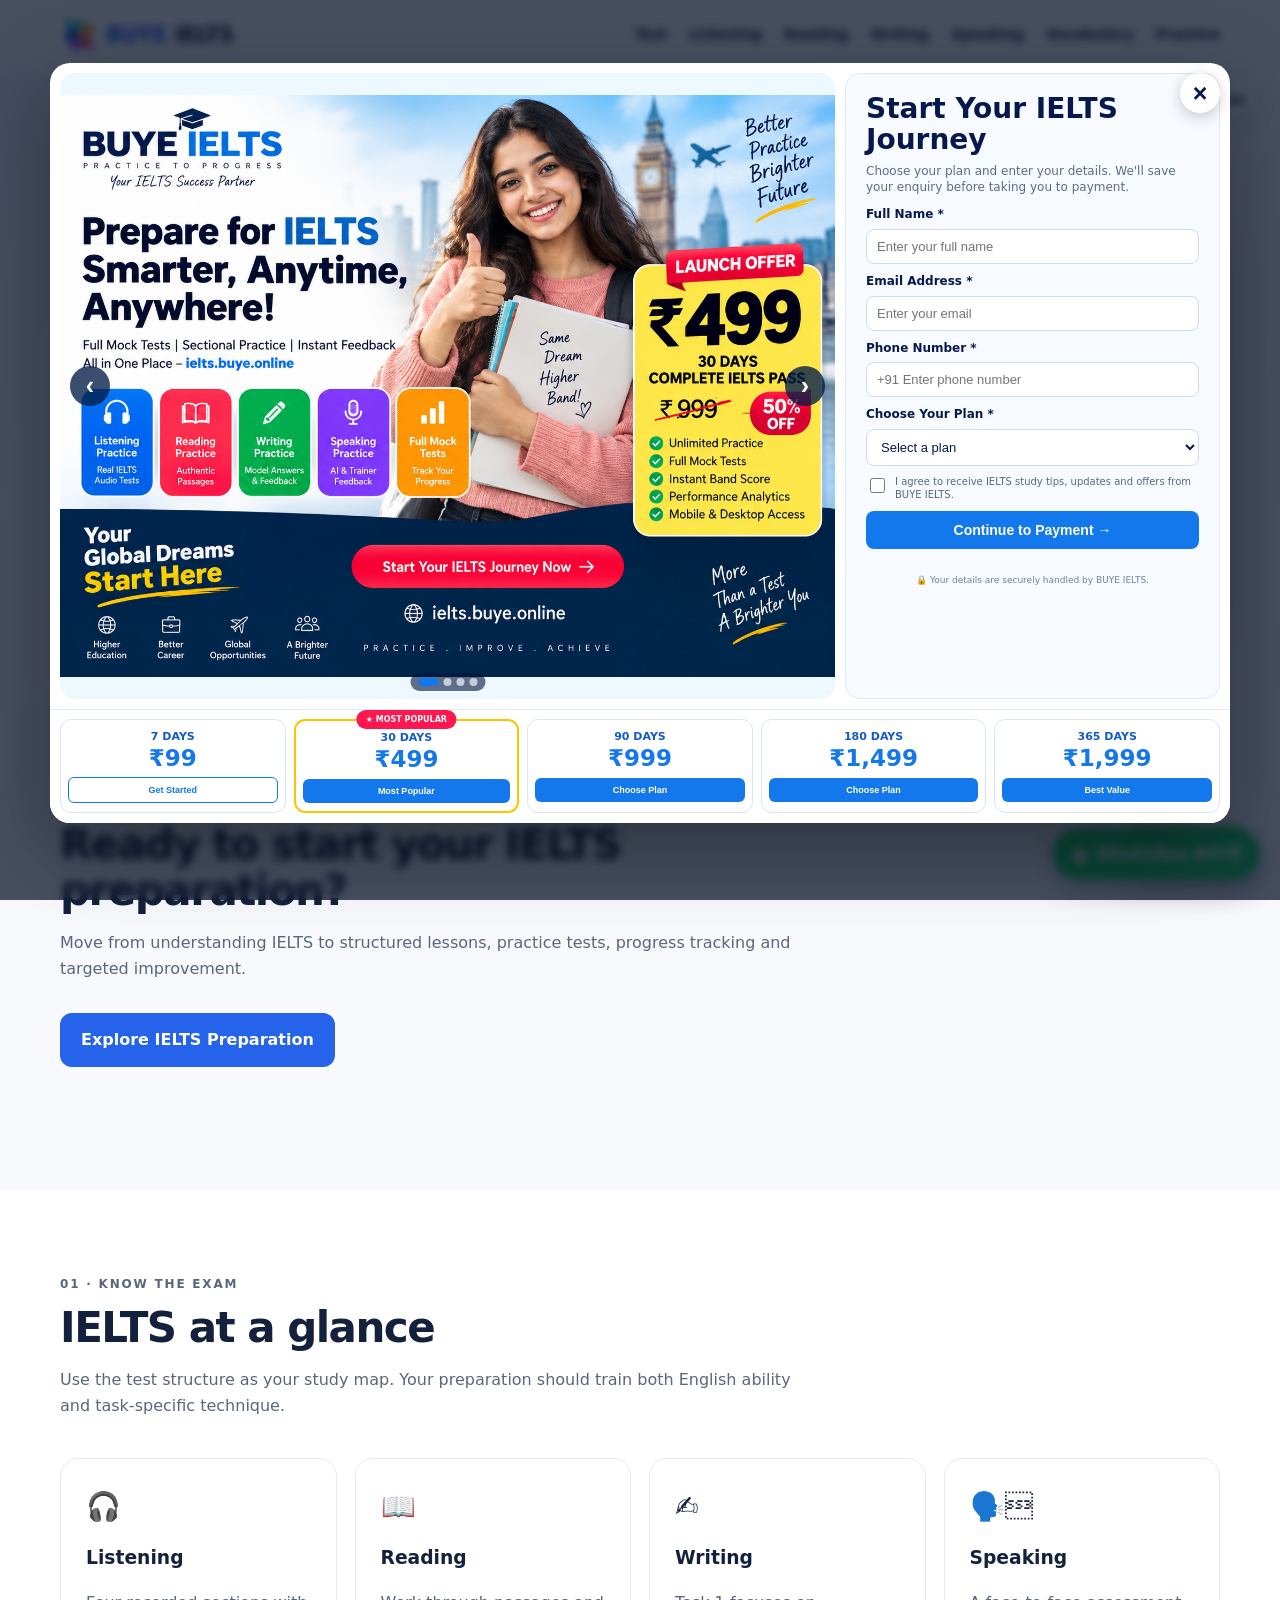
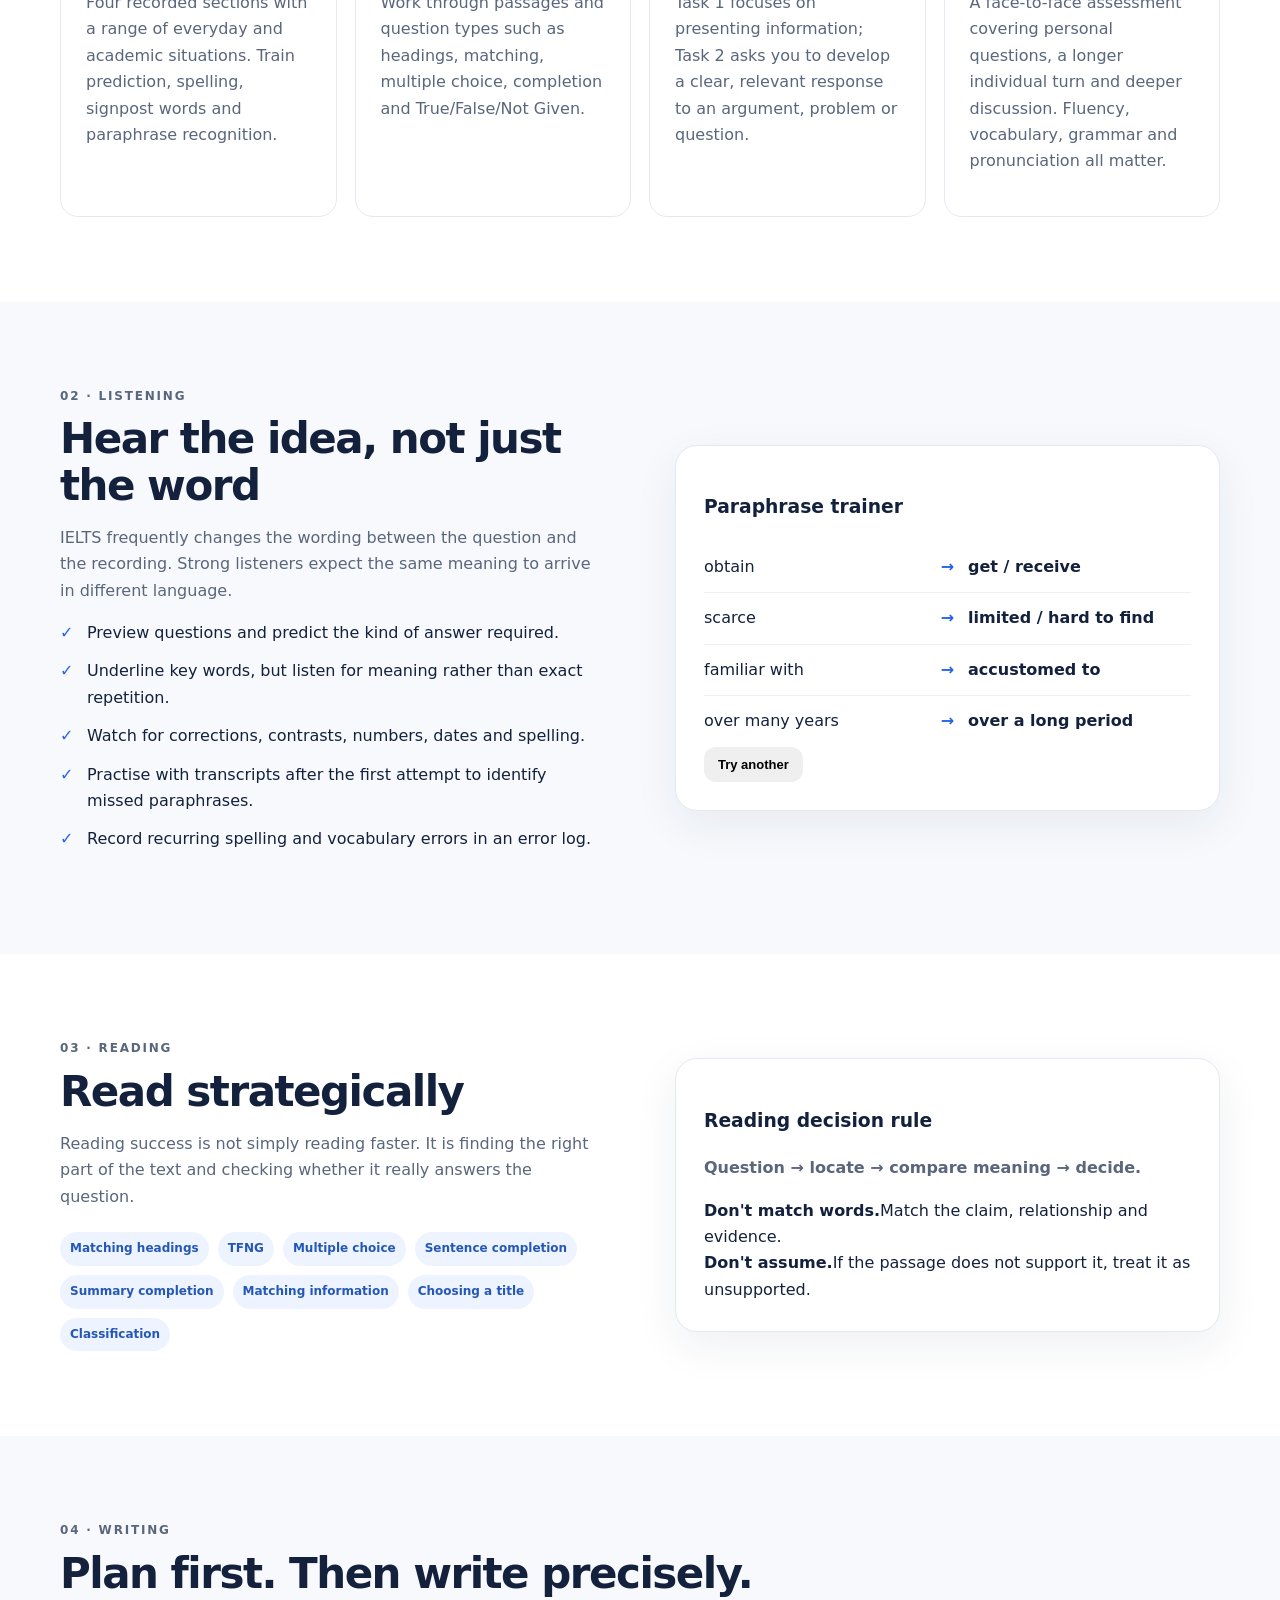
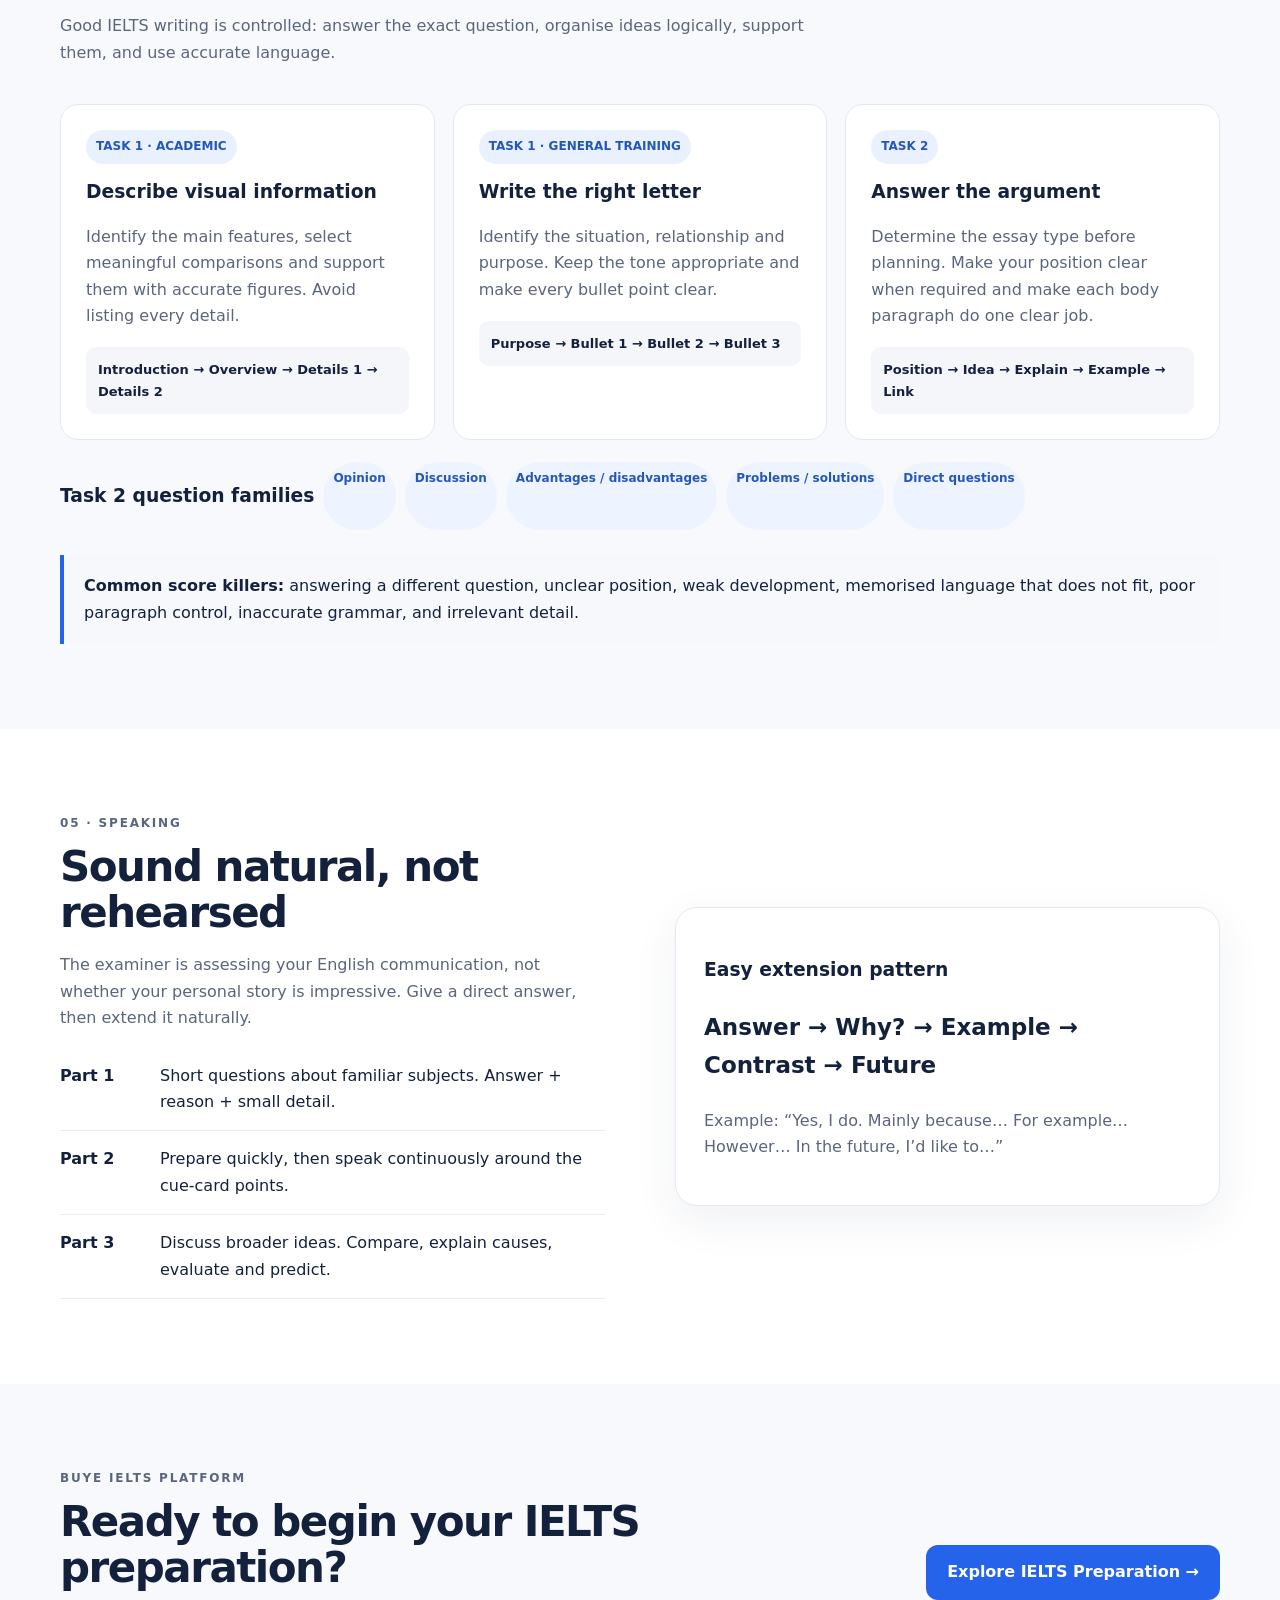
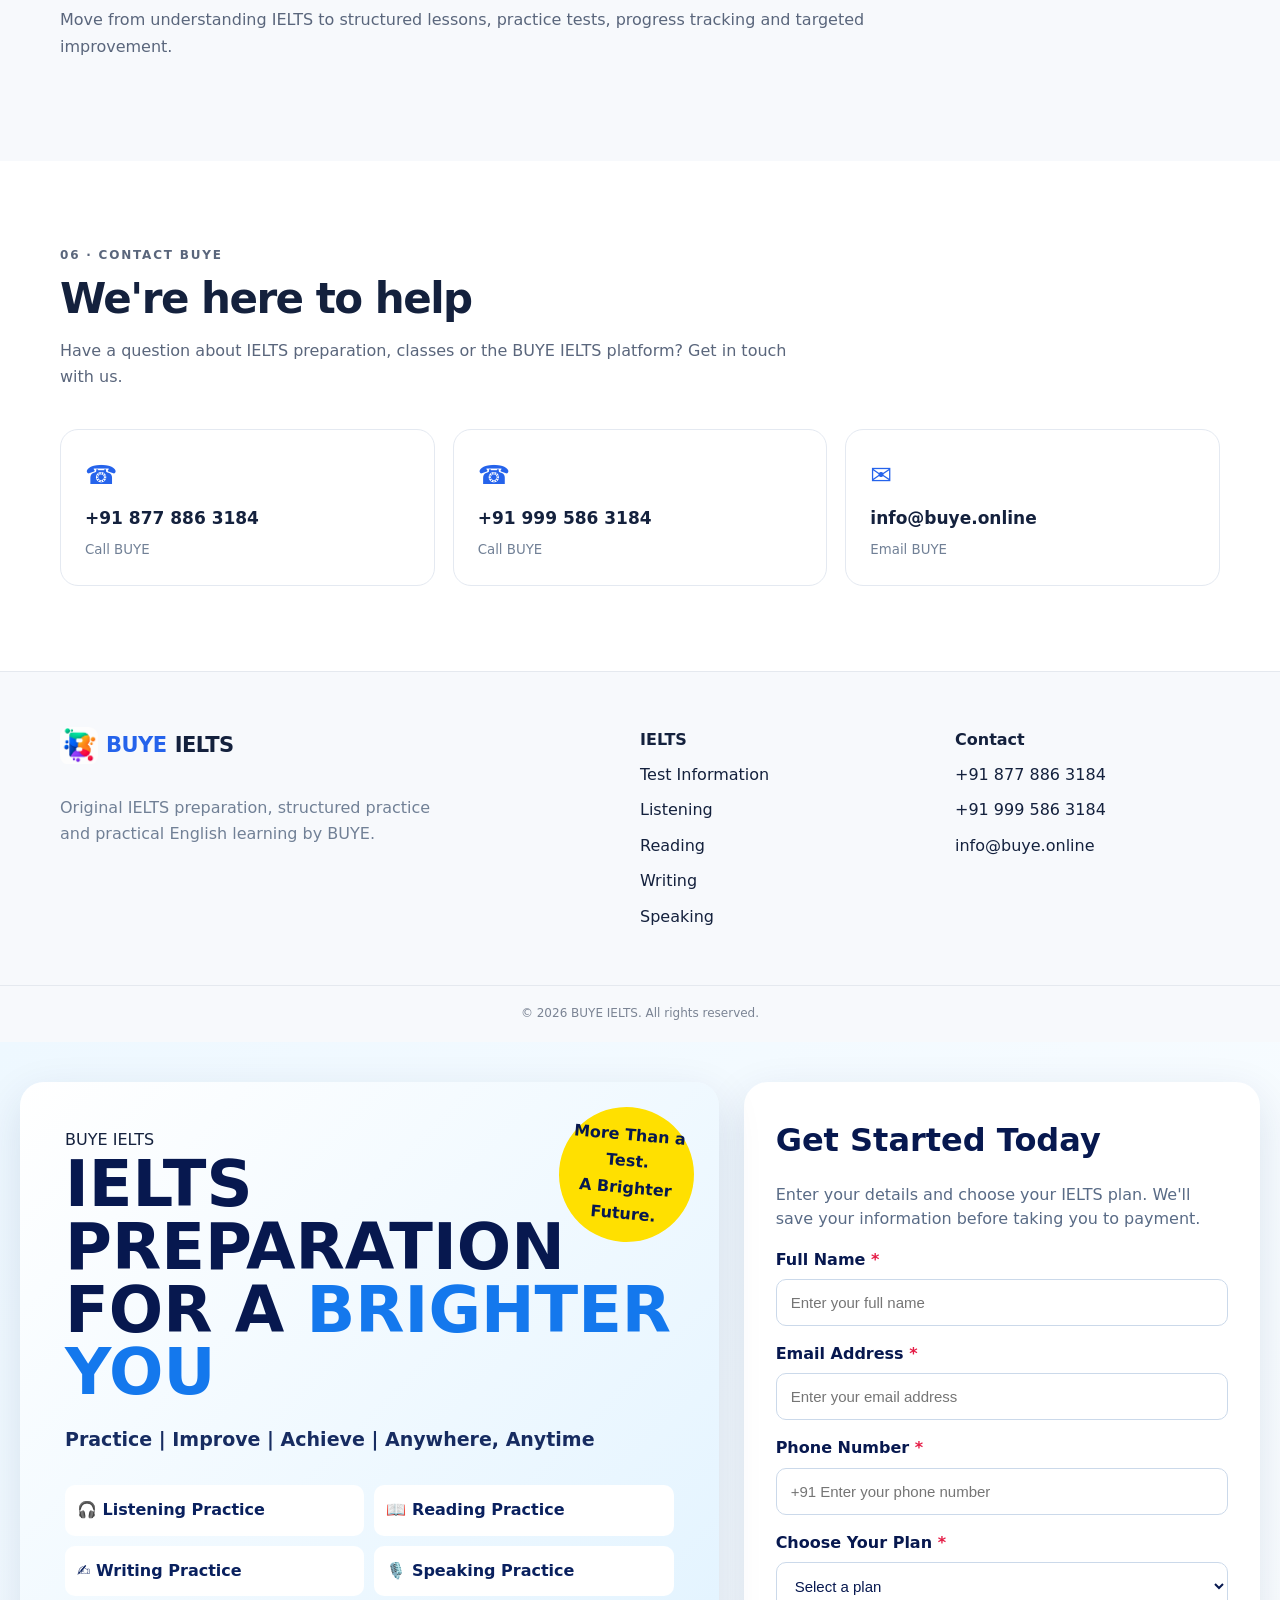
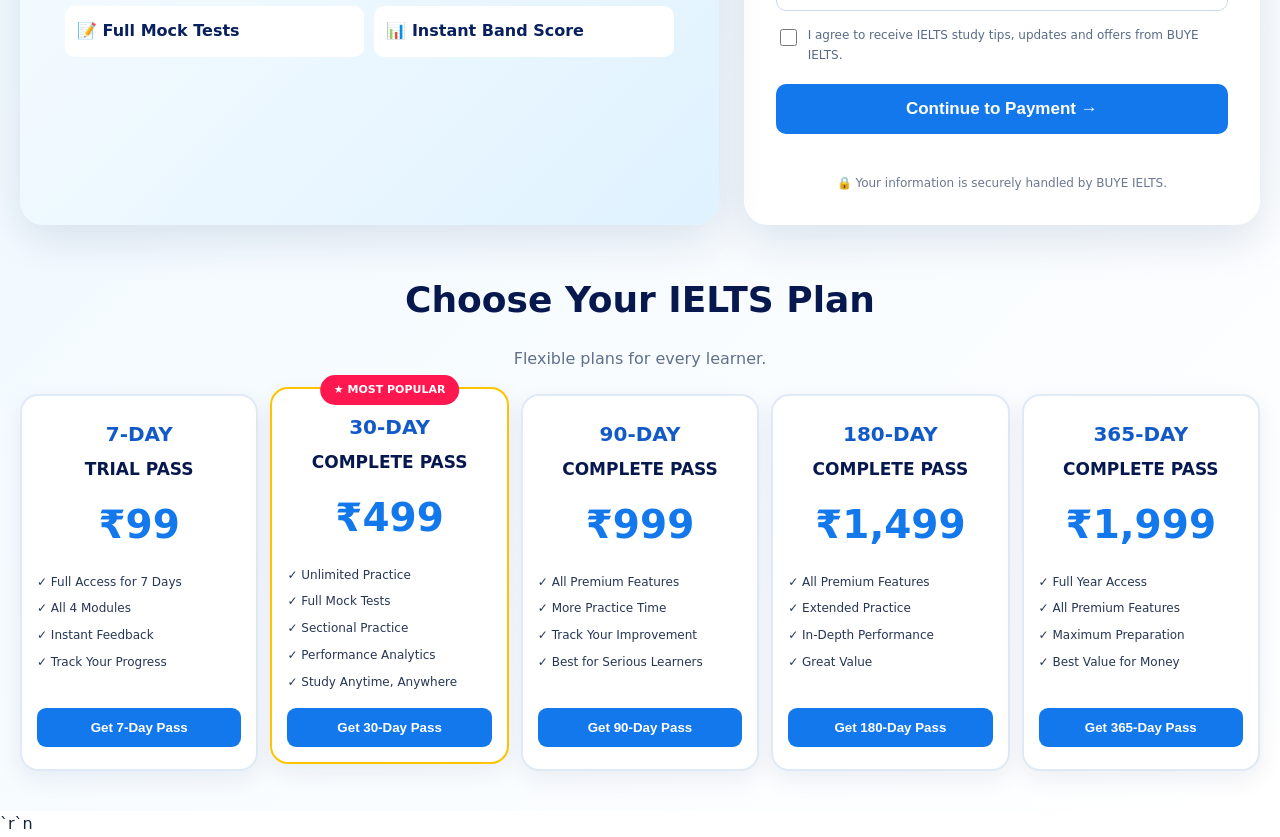
==== commit a1117741: "feat: add IELTS launch offers and lead capture" ====
--- a/web/index.html
+++ b/web/index.html
@@ -7,6 +7,9 @@
   <meta name="description" content="Original IELTS preparation lessons, practice, vocabulary, writing, speaking and test strategies by BUYE IELTS.">
   <link rel="stylesheet" href="buye-original.css">
   <link rel="stylesheet" href="css/buye-theme.css">
+  <link rel="stylesheet" href="css/buye-lead-offer.css">
+  <link rel="stylesheet" href="css/buye-sliding-offer.css">
+  <link rel="stylesheet" href="css/buye-after-popup-guide.css">
 </head>
 <body>
 <header class="site-header">
@@ -207,6 +210,313 @@
   <span>WhatsApp</span>
 </a>
 
+
+<!-- BUYE-IELTS-LEAD-ADVERTISEMENT -->
+
+<section class="buye-lead-ad" id="buye-lead-ad">
+
+  <div class="buye-lead-ad-wrap">
+
+    <div class="buye-lead-ad-grid">
+
+      <div class="buye-ad-visual">
+
+        <div class="offer-kicker">BUYE IELTS</div>
+
+        <h2>
+          IELTS PREPARATION<br>
+          FOR A <span>BRIGHTER YOU</span>
+        </h2>
+
+        <p class="buye-ad-subtitle">
+          Practice | Improve | Achieve | Anywhere, Anytime
+        </p>
+
+        <div class="buye-ad-benefits">
+          <div>🎧 Listening Practice</div>
+          <div>📖 Reading Practice</div>
+          <div>✍️ Writing Practice</div>
+          <div>🎙️ Speaking Practice</div>
+          <div>📝 Full Mock Tests</div>
+          <div>📊 Instant Band Score</div>
+        </div>
+
+        <div class="buye-ad-message">
+          More Than a Test.<br>
+          A Brighter Future.
+        </div>
+
+      </div>
+
+
+      <div class="buye-lead-form-card">
+
+        <h2>Get Started Today</h2>
+
+        <p>
+          Enter your details and choose your IELTS plan.
+          We'll save your information before taking you to payment.
+        </p>
+
+        <form id="buyeLeadPaymentForm">
+
+          <div class="buye-lead-field">
+            <label>
+              Full Name <span>*</span>
+            </label>
+
+            <input
+              id="buyeLeadName"
+              type="text"
+              placeholder="Enter your full name"
+              required>
+          </div>
+
+
+          <div class="buye-lead-field">
+            <label>
+              Email Address <span>*</span>
+            </label>
+
+            <input
+              id="buyeLeadEmail"
+              type="email"
+              placeholder="Enter your email address"
+              required>
+          </div>
+
+
+          <div class="buye-lead-field">
+            <label>
+              Phone Number <span>*</span>
+            </label>
+
+            <input
+              id="buyeLeadPhone"
+              type="tel"
+              placeholder="+91 Enter your phone number"
+              required>
+          </div>
+
+
+          <div class="buye-lead-field">
+            <label>
+              Choose Your Plan <span>*</span>
+            </label>
+
+            <select id="buyeLeadPlan" required>
+
+              <option value="">Select a plan</option>
+
+              <option value="7-Day Trial Pass">
+                7-Day Trial Pass — ₹99
+              </option>
+
+              <option value="30-Day Complete Pass">
+                30-Day Complete Pass — ₹499
+              </option>
+
+              <option value="90-Day Complete Pass">
+                90-Day Complete Pass — ₹999
+              </option>
+
+              <option value="180-Day Complete Pass">
+                180-Day Complete Pass — ₹1,499
+              </option>
+
+              <option value="365-Day Complete Pass">
+                365-Day Complete Pass — ₹1,999
+              </option>
+
+            </select>
+          </div>
+
+
+          <label class="buye-lead-consent">
+
+            <input type="checkbox" required>
+
+            <span>
+              I agree to receive IELTS study tips, updates and offers from BUYE IELTS.
+            </span>
+
+          </label>
+
+
+          <button
+            type="submit"
+            id="buyeLeadSubmit"
+            class="buye-lead-submit">
+            Continue to Payment →
+          </button>
+
+          <div
+            id="buyeLeadMessage"
+            class="buye-lead-message">
+          </div>
+
+          <p class="buye-lead-secure">
+            🔒 Your information is securely handled by BUYE IELTS.
+          </p>
+
+        </form>
+
+      </div>
+
+    </div>
+
+
+    <div class="buye-ad-pricing-title">
+
+      <h2>Choose Your IELTS Plan</h2>
+
+      <p>
+        Flexible plans for every learner.
+      </p>
+
+    </div>
+
+
+    <div class="buye-ad-prices">
+
+
+      <article class="buye-plan">
+
+        <div class="buye-plan-period">7-DAY</div>
+
+        <h3>TRIAL PASS</h3>
+
+        <div class="buye-plan-price">₹99</div>
+
+        <ul>
+          <li>✓ Full Access for 7 Days</li>
+          <li>✓ All 4 Modules</li>
+          <li>✓ Instant Feedback</li>
+          <li>✓ Track Your Progress</li>
+        </ul>
+
+        <button
+          type="button"
+          class="buye-plan-button"
+          data-plan="7-Day Trial Pass">
+          Get 7-Day Pass
+        </button>
+
+      </article>
+
+
+      <article class="buye-plan popular">
+
+        <div class="buye-popular">
+          ★ MOST POPULAR
+        </div>
+
+        <div class="buye-plan-period">30-DAY</div>
+
+        <h3>COMPLETE PASS</h3>
+
+        <div class="buye-plan-price">₹499</div>
+
+        <ul>
+          <li>✓ Unlimited Practice</li>
+          <li>✓ Full Mock Tests</li>
+          <li>✓ Sectional Practice</li>
+          <li>✓ Performance Analytics</li>
+          <li>✓ Study Anytime, Anywhere</li>
+        </ul>
+
+        <button
+          type="button"
+          class="buye-plan-button"
+          data-plan="30-Day Complete Pass">
+          Get 30-Day Pass
+        </button>
+
+      </article>
+
+
+      <article class="buye-plan">
+
+        <div class="buye-plan-period">90-DAY</div>
+
+        <h3>COMPLETE PASS</h3>
+
+        <div class="buye-plan-price">₹999</div>
+
+        <ul>
+          <li>✓ All Premium Features</li>
+          <li>✓ More Practice Time</li>
+          <li>✓ Track Your Improvement</li>
+          <li>✓ Best for Serious Learners</li>
+        </ul>
+
+        <button
+          type="button"
+          class="buye-plan-button"
+          data-plan="90-Day Complete Pass">
+          Get 90-Day Pass
+        </button>
+
+      </article>
+
+
+      <article class="buye-plan">
+
+        <div class="buye-plan-period">180-DAY</div>
+
+        <h3>COMPLETE PASS</h3>
+
+        <div class="buye-plan-price">₹1,499</div>
+
+        <ul>
+          <li>✓ All Premium Features</li>
+          <li>✓ Extended Practice</li>
+          <li>✓ In-Depth Performance</li>
+          <li>✓ Great Value</li>
+        </ul>
+
+        <button
+          type="button"
+          class="buye-plan-button"
+          data-plan="180-Day Complete Pass">
+          Get 180-Day Pass
+        </button>
+
+      </article>
+
+
+      <article class="buye-plan">
+
+        <div class="buye-plan-period">365-DAY</div>
+
+        <h3>COMPLETE PASS</h3>
+
+        <div class="buye-plan-price">₹1,999</div>
+
+        <ul>
+          <li>✓ Full Year Access</li>
+          <li>✓ All Premium Features</li>
+          <li>✓ Maximum Preparation</li>
+          <li>✓ Best Value for Money</li>
+        </ul>
+
+        <button
+          type="button"
+          class="buye-plan-button"
+          data-plan="365-Day Complete Pass">
+          Get 365-Day Pass
+        </button>
+
+      </article>
+
+    </div>
+
+  </div>
+
+</section>
+
+<!-- END BUYE-IELTS-LEAD-ADVERTISEMENT -->
+
 </main>
 
 <script src="buye-original-app.js"></script>
@@ -221,5 +531,320 @@
   <span>WhatsApp BUYE</span>
 </a>
 
+  <script src="js/buye-lead-payment.js"></script>
+
+<!-- BUYE-SLIDING-OFFER-START -->
+
+<div id="buyeSlidingOffer" aria-hidden="true">
+
+  <div class="buye-popup-panel">
+
+    <button
+      type="button"
+      class="buye-popup-close"
+      id="buyePopupClose"
+      aria-label="Close IELTS offer">
+      ×
+    </button>
+
+
+    <div class="buye-popup-content">
+
+
+      <!-- PROMOTIONAL SIDE -->
+
+      <div class="buye-popup-promo">
+
+        <div class="buye-popup-brand">
+          BUYE IELTS
+        </div>
+
+        <h2>
+          IELTS PREPARATION<br>
+          FOR A <span>BRIGHTER YOU</span>
+        </h2>
+
+        <p class="buye-popup-line">
+          Practice | Improve | Achieve | Anywhere, Anytime
+        </p>
+
+
+        <div class="buye-popup-benefits">
+
+          <div>🎧 Listening Practice</div>
+          <div>📖 Reading Practice</div>
+          <div>✍️ Writing Practice</div>
+          <div>🎙️ Speaking Practice</div>
+          <div>📝 Full Mock Tests</div>
+          <div>📊 Progress Tracking</div>
+
+        </div>
+
+
+        <a
+          href="#lessons"
+          class="buye-popup-explore"
+          id="buyePopupExplore">
+          Explore More on BUYE IELTS →
+        </a>
+
+      </div>
+
+
+      <!-- LEAD FORM -->
+
+      <div class="buye-popup-form">
+
+        <h3>
+          Start Your IELTS Journey
+        </h3>
+
+        <p class="buye-popup-form-intro">
+          Choose your plan and enter your details.
+          We'll save your enquiry before taking you to payment.
+        </p>
+
+
+        <form id="buyePopupLeadForm">
+
+
+          <div class="buye-popup-field">
+
+            <label for="buyePopupName">
+              Full Name *
+            </label>
+
+            <input
+              id="buyePopupName"
+              type="text"
+              placeholder="Enter your full name"
+              autocomplete="name"
+              required>
+
+          </div>
+
+
+          <div class="buye-popup-field">
+
+            <label for="buyePopupEmail">
+              Email Address *
+            </label>
+
+            <input
+              id="buyePopupEmail"
+              type="email"
+              placeholder="Enter your email"
+              autocomplete="email"
+              required>
+
+          </div>
+
+
+          <div class="buye-popup-field">
+
+            <label for="buyePopupPhone">
+              Phone Number *
+            </label>
+
+            <input
+              id="buyePopupPhone"
+              type="tel"
+              placeholder="+91 Enter phone number"
+              autocomplete="tel"
+              required>
+
+          </div>
+
+
+          <div class="buye-popup-field">
+
+            <label for="buyePopupPlan">
+              Choose Your Plan *
+            </label>
+
+            <select
+              id="buyePopupPlan"
+              required>
+
+              <option value="">
+                Select a plan
+              </option>
+
+              <option value="7-Day Trial Pass">
+                7-Day Trial Pass — ₹99
+              </option>
+
+              <option value="30-Day Complete Pass">
+                30-Day Complete Pass — ₹499
+              </option>
+
+              <option value="90-Day Complete Pass">
+                90-Day Complete Pass — ₹999
+              </option>
+
+              <option value="180-Day Complete Pass">
+                180-Day Complete Pass — ₹1,499
+              </option>
+
+              <option value="365-Day Complete Pass">
+                365-Day Complete Pass — ₹1,999
+              </option>
+
+            </select>
+
+          </div>
+
+
+          <label class="buye-popup-consent">
+
+            <input
+              type="checkbox"
+              id="buyePopupConsent"
+              required>
+
+            <span>
+              I agree to receive IELTS study tips,
+              updates and offers from BUYE IELTS.
+            </span>
+
+          </label>
+
+
+          <button
+            type="submit"
+            class="buye-popup-submit"
+            id="buyePopupSubmit">
+            Continue to Payment →
+          </button>
+
+
+          <div
+            id="buyePopupMessage"
+            class="buye-popup-message">
+          </div>
+
+
+          <p class="buye-popup-secure">
+            🔒 Your details are securely handled by BUYE IELTS.
+          </p>
+
+        </form>
+
+      </div>
+
+    </div>
+
+
+    <!-- QUICK PRICE BAR -->
+
+    <div class="buye-popup-prices">
+
+
+      <div class="buye-popup-price">
+
+        <div class="buye-popup-price-period">
+          7 DAYS
+        </div>
+
+        <div class="buye-popup-price-value">
+          ₹99
+        </div>
+
+        <button
+          type="button"
+          data-popup-plan="7-Day Trial Pass">
+          Get Started
+        </button>
+
+      </div>
+
+
+      <div class="buye-popup-price popular">
+
+        <div class="buye-popup-price-period">
+          30 DAYS
+        </div>
+
+        <div class="buye-popup-price-value">
+          ₹499
+        </div>
+
+        <button
+          type="button"
+          data-popup-plan="30-Day Complete Pass">
+          Most Popular
+        </button>
+
+      </div>
+
+
+      <div class="buye-popup-price">
+
+        <div class="buye-popup-price-period">
+          90 DAYS
+        </div>
+
+        <div class="buye-popup-price-value">
+          ₹999
+        </div>
+
+        <button
+          type="button"
+          data-popup-plan="90-Day Complete Pass">
+          Choose Plan
+        </button>
+
+      </div>
+
+
+      <div class="buye-popup-price">
+
+        <div class="buye-popup-price-period">
+          180 DAYS
+        </div>
+
+        <div class="buye-popup-price-value">
+          ₹1,499
+        </div>
+
+        <button
+          type="button"
+          data-popup-plan="180-Day Complete Pass">
+          Choose Plan
+        </button>
+
+      </div>
+
+
+      <div class="buye-popup-price">
+
+        <div class="buye-popup-price-period">
+          365 DAYS
+        </div>
+
+        <div class="buye-popup-price-value">
+          ₹1,999
+        </div>
+
+        <button
+          type="button"
+          data-popup-plan="365-Day Complete Pass">
+          Best Value
+        </button>
+
+      </div>
+
+
+    </div>
+
+  </div>
+
+</div>
+
+<!-- BUYE-SLIDING-OFFER-END -->
+
+  <script src="js/api.js"></script>`r`n  <script src="js/buye-sliding-offer.js"></script>
+  <script src="js/buye-after-popup-guide.js"></script>
 </body>
 </html>
+
--- a/web/css/buye-lead-offer.css
+++ b/web/css/buye-lead-offer.css
@@ -0,0 +1,351 @@
+﻿/* BUYE IELTS HOME PAGE LEAD + PRICING ADVERTISEMENT
+   Additive module - does not modify existing theme styles */
+
+.buye-lead-ad {
+  padding: 40px 20px;
+  background: linear-gradient(135deg,#eef8ff,#ffffff);
+}
+
+.buye-lead-ad-wrap {
+  max-width: 1400px;
+  margin: auto;
+}
+
+.buye-lead-ad-grid {
+  display: grid;
+  grid-template-columns: 1.15fr .85fr;
+  gap: 25px;
+  align-items: stretch;
+}
+
+.buye-ad-visual,
+.buye-lead-form-card {
+  border-radius: 24px;
+  overflow: hidden;
+  box-shadow: 0 15px 45px rgba(0,40,100,.12);
+}
+
+.buye-ad-visual {
+  padding: 45px;
+  min-height: 440px;
+  background: linear-gradient(135deg,#ffffff,#dff2ff);
+  position: relative;
+}
+
+.buye-ad-visual h2 {
+  margin: 0;
+  font-size: clamp(38px,5vw,68px);
+  line-height: .98;
+  font-weight: 900;
+  color: #07184f;
+}
+
+.buye-ad-visual h2 span {
+  color: #1478ed;
+}
+
+.buye-ad-subtitle {
+  margin-top: 20px;
+  font-size: 19px;
+  font-weight: 700;
+  color: #172c61;
+}
+
+.buye-ad-benefits {
+  display: grid;
+  grid-template-columns: repeat(2,1fr);
+  gap: 10px;
+  margin-top: 30px;
+}
+
+.buye-ad-benefits div {
+  padding: 12px;
+  border-radius: 10px;
+  background: #fff;
+  color: #09205e;
+  font-weight: 700;
+}
+
+.buye-ad-message {
+  position: absolute;
+  right: 25px;
+  top: 25px;
+  width: 135px;
+  height: 135px;
+  border-radius: 50%;
+  background: #ffe000;
+  display: flex;
+  align-items: center;
+  justify-content: center;
+  text-align: center;
+  padding: 10px;
+  font-weight: 900;
+  color: #07184f;
+  transform: rotate(5deg);
+}
+
+.buye-lead-form-card {
+  background: #fff;
+  padding: 32px;
+}
+
+.buye-lead-form-card h2 {
+  margin: 0;
+  color: #07184f;
+  font-size: 32px;
+  font-weight: 900;
+}
+
+.buye-lead-form-card > p {
+  color: #596b86;
+  line-height: 1.5;
+}
+
+.buye-lead-field {
+  margin-top: 15px;
+}
+
+.buye-lead-field label {
+  display: block;
+  margin-bottom: 6px;
+  color: #07184f;
+  font-weight: 800;
+}
+
+.buye-lead-field label span {
+  color: #e51c46;
+}
+
+.buye-lead-field input,
+.buye-lead-field select {
+  width: 100%;
+  box-sizing: border-box;
+  padding: 14px;
+  border: 1px solid #cbd9ea;
+  border-radius: 10px;
+  background: #fff;
+  color: #07184f;
+  font-size: 15px;
+}
+
+.buye-lead-consent {
+  display: flex;
+  gap: 8px;
+  margin-top: 15px;
+  font-size: 12px;
+  color: #596b86;
+}
+
+.buye-lead-consent input {
+  width: 17px;
+  height: 17px;
+  flex-shrink: 0;
+}
+
+.buye-lead-submit {
+  width: 100%;
+  margin-top: 18px;
+  padding: 15px;
+  border: 0;
+  border-radius: 10px;
+  background: #1478ed;
+  color: #fff;
+  font-size: 17px;
+  font-weight: 900;
+  cursor: pointer;
+}
+
+.buye-lead-submit:hover {
+  transform: translateY(-1px);
+}
+
+.buye-lead-message {
+  min-height: 20px;
+  margin-top: 10px;
+  text-align: center;
+  font-size: 13px;
+  font-weight: 700;
+}
+
+.buye-lead-secure {
+  margin: 10px 0 0;
+  text-align: center;
+  font-size: 12px;
+  color: #6a7890;
+}
+
+/* PRICING */
+
+.buye-ad-pricing-title {
+  text-align: center;
+  margin: 45px 0 22px;
+}
+
+.buye-ad-pricing-title h2 {
+  margin: 0;
+  color: #07184f;
+  font-size: 36px;
+  font-weight: 900;
+}
+
+.buye-ad-pricing-title p {
+  color: #60708a;
+}
+
+.buye-ad-prices {
+  display: grid;
+  grid-template-columns: repeat(5,1fr);
+  gap: 12px;
+}
+
+.buye-plan {
+  background: #fff;
+  border: 2px solid #e0eaf6;
+  border-radius: 18px;
+  padding: 22px 15px 15px;
+  text-align: center;
+  box-shadow: 0 8px 25px rgba(0,30,80,.07);
+  position: relative;
+}
+
+.buye-plan.popular {
+  border-color: #ffc400;
+  transform: translateY(-7px);
+}
+
+.buye-popular {
+  position: absolute;
+  top: -14px;
+  left: 50%;
+  transform: translateX(-50%);
+  white-space: nowrap;
+  padding: 6px 14px;
+  border-radius: 20px;
+  background: #ff1750;
+  color: #fff;
+  font-size: 11px;
+  font-weight: 900;
+}
+
+.buye-plan-period {
+  color: #135ac9;
+  font-size: 20px;
+  font-weight: 900;
+}
+
+.buye-plan h3 {
+  color: #07184f;
+  margin: 4px 0 10px;
+  font-size: 17px;
+}
+
+.buye-plan-price {
+  color: #1478ed;
+  font-size: 39px;
+  font-weight: 900;
+}
+
+.buye-plan ul {
+  min-height: 120px;
+  padding: 0;
+  margin: 15px 0;
+  list-style: none;
+  text-align: left;
+}
+
+.buye-plan li {
+  margin: 7px 0;
+  font-size: 12px;
+  color: #263653;
+}
+
+.buye-plan-button {
+  width: 100%;
+  padding: 12px 5px;
+  border: 0;
+  border-radius: 9px;
+  background: #1478ed;
+  color: #fff;
+  font-weight: 900;
+  cursor: pointer;
+}
+
+.buye-plan-button.free {
+  background: #fff;
+  color: #1478ed;
+  border: 2px solid #1478ed;
+}
+
+/* DARK MODE */
+
+[data-theme="dark"] .buye-lead-ad {
+  background: #07152e;
+}
+
+[data-theme="dark"] .buye-ad-visual,
+[data-theme="dark"] .buye-lead-form-card,
+[data-theme="dark"] .buye-plan {
+  background: #fff;
+  color: #07184f;
+}
+
+[data-theme="dark"] .buye-ad-visual h2,
+[data-theme="dark"] .buye-lead-form-card h2,
+[data-theme="dark"] .buye-lead-field label,
+[data-theme="dark"] .buye-plan h3 {
+  color: #07184f;
+}
+
+[data-theme="dark"] .buye-plan li,
+[data-theme="dark"] .buye-lead-form-card > p,
+[data-theme="dark"] .buye-lead-secure {
+  color: #263653;
+}
+
+[data-theme="dark"] .buye-plan-button {
+  background: #1478ed;
+  color: #fff;
+}
+
+@media(max-width:1000px) {
+  .buye-lead-ad-grid {
+    grid-template-columns: 1fr;
+  }
+
+  .buye-ad-prices {
+    grid-template-columns: repeat(2,1fr);
+  }
+
+  .buye-plan.popular {
+    transform: none;
+  }
+}
+
+@media(max-width:600px) {
+  .buye-lead-ad {
+    padding: 25px 12px;
+  }
+
+  .buye-ad-visual {
+    padding: 30px 20px;
+  }
+
+  .buye-ad-benefits {
+    grid-template-columns: 1fr;
+  }
+
+  .buye-ad-message {
+    position: relative;
+    right: auto;
+    top: auto;
+    margin: 25px auto 0;
+  }
+
+  .buye-lead-form-card {
+    padding: 23px 18px;
+  }
+
+  .buye-ad-prices {
+    grid-template-columns: 1fr;
+  }
+}
--- a/web/css/buye-sliding-offer.css
+++ b/web/css/buye-sliding-offer.css
@@ -0,0 +1,729 @@
+﻿/* =========================================================
+   BUYE IELTS - COMPACT SLIDING ADVERTISEMENT
+   Designed to fit normal desktop screens without scrolling
+   ========================================================= */
+
+#buyeSlidingOffer {
+  position: fixed;
+  inset: 0;
+  z-index: 99999;
+
+  display: none;
+  align-items: flex-start;
+  justify-content: center;
+
+  padding: clamp(48px,7vh,70px) 12px 12px;
+
+  background: rgba(2,12,35,.72);
+  backdrop-filter: blur(4px);
+}
+
+#buyeSlidingOffer.buye-popup-visible {
+  display: flex;
+}
+
+.buye-popup-panel {
+  width: min(1180px,96vw);
+
+  /*
+   * Main requirement:
+   * popup should fit inside the viewport.
+   */
+  height: min(760px,88vh);
+  max-height: 88vh;
+
+  overflow: hidden;
+
+  position: relative;
+
+  background: #fff;
+
+  border-radius: 20px;
+
+  box-shadow:
+    0 25px 80px rgba(0,0,0,.35);
+
+  transform: translateY(-120%);
+
+  animation:
+    buyeOfferSlideDown .75s
+    cubic-bezier(.22,.8,.25,1)
+    forwards;
+
+  display: flex;
+  flex-direction: column;
+}
+
+@keyframes buyeOfferSlideDown {
+
+  from {
+    transform: translateY(-120%);
+    opacity: .2;
+  }
+
+  to {
+    transform: translateY(0);
+    opacity: 1;
+  }
+
+}
+
+
+/* =========================================================
+   CLOSE BUTTON
+   ========================================================= */
+
+.buye-popup-close {
+  position: absolute;
+  z-index: 30;
+
+  top: 10px;
+  right: 10px;
+
+  width: 40px;
+  height: 40px;
+
+  border: 0;
+  border-radius: 50%;
+
+  background: #fff;
+  color: #07184f;
+
+  font-size: 25px;
+  font-weight: 900;
+
+  cursor: pointer;
+
+  box-shadow:
+    0 4px 15px rgba(0,0,0,.2);
+}
+
+
+/* =========================================================
+   MAIN CONTENT
+   ========================================================= */
+
+.buye-popup-content {
+
+  flex: 1;
+
+  min-height: 0;
+
+  display: grid;
+
+  grid-template-columns:
+    minmax(0,1.55fr)
+    minmax(300px,.75fr);
+
+  gap: 10px;
+
+  padding: 10px;
+
+}
+
+
+/* =========================================================
+   IMAGE AREA
+   ========================================================= */
+
+.buye-popup-promo {
+
+  min-width: 0;
+  min-height: 0;
+
+  display: flex;
+
+  align-items: center;
+  justify-content: center;
+
+  overflow: hidden;
+
+  border-radius: 15px;
+
+  background: #eef8ff;
+}
+
+.buye-ad-carousel {
+
+  position: relative;
+
+  width: 100%;
+  height: 100%;
+
+  display: flex;
+
+  align-items: center;
+  justify-content: center;
+
+  overflow: hidden;
+}
+
+.buye-ad-slide {
+
+  display: none;
+
+  width: 100%;
+  height: 100%;
+
+  align-items: center;
+  justify-content: center;
+}
+
+.buye-ad-slide.active {
+
+  display: flex;
+
+  animation:
+    buyeAdFade .4s ease;
+}
+
+.buye-ad-slide img {
+
+  display: block;
+
+  width: 100%;
+  height: 100%;
+
+  /*
+   * Critical:
+   * entire advertisement remains visible.
+   */
+  object-fit: contain;
+
+  object-position: center;
+
+}
+
+
+/* =========================================================
+   ARROWS
+   ========================================================= */
+
+.buye-ad-prev,
+.buye-ad-next {
+
+  position: absolute;
+
+  top: 50%;
+
+  transform: translateY(-50%);
+
+  z-index: 10;
+
+  width: 40px;
+  height: 40px;
+
+  border: 0;
+  border-radius: 50%;
+
+  background: rgba(3,30,72,.78);
+
+  color: #fff;
+
+  font-size: 25px;
+  font-weight: 900;
+
+  cursor: pointer;
+}
+
+.buye-ad-prev {
+  left: 10px;
+}
+
+.buye-ad-next {
+  right: 10px;
+}
+
+
+/* =========================================================
+   DOTS
+   ========================================================= */
+
+.buye-ad-dots {
+
+  position: absolute;
+
+  bottom: 8px;
+  left: 50%;
+
+  transform: translateX(-50%);
+
+  z-index: 12;
+
+  display: flex;
+
+  gap: 5px;
+
+  padding: 5px 8px;
+
+  border-radius: 15px;
+
+  background: rgba(0,20,60,.60);
+}
+
+.buye-ad-dot {
+
+  width: 8px;
+  height: 8px;
+
+  padding: 0;
+
+  border: 0;
+  border-radius: 50%;
+
+  background: #fff;
+
+  opacity: .65;
+
+  cursor: pointer;
+}
+
+.buye-ad-dot.active {
+
+  width: 20px;
+
+  border-radius: 10px;
+
+  background: #1478ed;
+
+  opacity: 1;
+}
+
+
+/* =========================================================
+   FORM
+   ========================================================= */
+
+.buye-popup-form {
+
+  min-width: 0;
+  min-height: 0;
+
+  padding: 20px;
+
+  border-radius: 15px;
+
+  background: #f7fbff;
+
+  border: 1px solid #dce9f7;
+
+  overflow: hidden;
+}
+
+.buye-popup-form h3 {
+
+  margin: 0;
+
+  color: #07184f;
+
+  font-size: clamp(22px,2.3vw,28px);
+
+  line-height: 1.1;
+
+  font-weight: 900;
+}
+
+.buye-popup-form-intro {
+
+  margin: 7px 0 10px;
+
+  color: #5a6c86;
+
+  font-size: 12px;
+
+  line-height: 1.35;
+}
+
+.buye-popup-field {
+
+  margin-top: 8px;
+}
+
+.buye-popup-field label {
+
+  display: block;
+
+  margin-bottom: 4px;
+
+  color: #07184f;
+
+  font-size: 12px;
+
+  font-weight: 800;
+}
+
+.buye-popup-field input,
+.buye-popup-field select {
+
+  width: 100%;
+
+  box-sizing: border-box;
+
+  padding: 9px 10px;
+
+  border: 1px solid #cbdced;
+
+  border-radius: 8px;
+
+  background: #fff;
+
+  color: #07184f;
+
+  font-size: 13px;
+}
+
+.buye-popup-consent {
+
+  display: flex;
+
+  gap: 7px;
+
+  margin-top: 9px;
+
+  color: #566983;
+
+  font-size: 10px;
+
+  line-height: 1.3;
+}
+
+.buye-popup-consent input {
+
+  width: 15px;
+  height: 15px;
+
+  flex-shrink: 0;
+}
+
+.buye-popup-submit {
+
+  width: 100%;
+
+  margin-top: 10px;
+
+  padding: 11px;
+
+  border: 0;
+
+  border-radius: 8px;
+
+  background: #1478ed;
+
+  color: #fff;
+
+  font-size: 14px;
+
+  font-weight: 900;
+
+  cursor: pointer;
+}
+
+.buye-popup-message {
+
+  min-height: 15px;
+
+  margin-top: 5px;
+
+  text-align: center;
+
+  color: #1478ed;
+
+  font-size: 10px;
+
+  font-weight: 800;
+}
+
+.buye-popup-secure {
+
+  margin: 4px 0 0;
+
+  text-align: center;
+
+  color: #718097;
+
+  font-size: 9px;
+}
+
+
+/* =========================================================
+   PRICE TAGS
+   ========================================================= */
+
+.buye-popup-prices {
+
+  flex-shrink: 0;
+
+  display: grid;
+
+  grid-template-columns:
+    repeat(5,minmax(0,1fr));
+
+  gap: 8px;
+
+  padding: 9px 10px 10px;
+
+  background: #fff;
+
+  border-top: 1px solid #e3edf7;
+}
+
+.buye-popup-price {
+
+  position: relative;
+
+  min-width: 0;
+
+  padding: 8px 7px;
+
+  border: 1px solid #d8e5f2;
+
+  border-radius: 11px;
+
+  background: #fff;
+
+  text-align: center;
+}
+
+.buye-popup-price.popular {
+
+  border: 2px solid #ffc400;
+}
+
+.buye-popup-price.popular::before {
+
+  content: "★ MOST POPULAR";
+
+  position: absolute;
+
+  left: 50%;
+  top: -11px;
+
+  transform: translateX(-50%);
+
+  white-space: nowrap;
+
+  padding: 3px 9px;
+
+  border-radius: 12px;
+
+  background: #ff1750;
+
+  color: #fff;
+
+  font-size: 8px;
+
+  font-weight: 900;
+}
+
+.buye-popup-price-period {
+
+  color: #135ac9;
+
+  font-size: 11px;
+
+  font-weight: 900;
+}
+
+.buye-popup-price-value {
+
+  margin: 1px 0 5px;
+
+  color: #1478ed;
+
+  font-size: 23px;
+
+  line-height: 1;
+
+  font-weight: 900;
+}
+
+.buye-popup-price button {
+
+  width: 100%;
+
+  padding: 7px 3px;
+
+  border: 0;
+
+  border-radius: 6px;
+
+  background: #1478ed;
+
+  color: #fff;
+
+  font-size: 9px;
+
+  font-weight: 900;
+
+  cursor: pointer;
+}
+
+.buye-popup-price:first-child button {
+
+  background: #fff;
+
+  color: #1478ed;
+
+  border: 1px solid #1478ed;
+}
+
+
+/* =========================================================
+   DESKTOP HEIGHT OPTIMISATION
+   ========================================================= */
+
+@media(min-width:901px) and (max-height:800px) {
+
+  .buye-popup-panel {
+
+    height: 86vh;
+    max-height: 86vh;
+  }
+
+  .buye-popup-form {
+
+    padding: 15px;
+  }
+
+  .buye-popup-form-intro {
+
+    margin-bottom: 6px;
+  }
+
+  .buye-popup-field {
+
+    margin-top: 6px;
+  }
+
+  .buye-popup-field input,
+  .buye-popup-field select {
+
+    padding: 8px;
+  }
+
+}
+
+
+/* =========================================================
+   TABLET
+   ========================================================= */
+
+@media(max-width:900px) {
+
+  #buyeSlidingOffer {
+
+    padding: 35px 8px 8px;
+  }
+
+  .buye-popup-panel {
+
+    width: 96vw;
+
+    height: 90vh;
+    max-height: 90vh;
+  }
+
+  .buye-popup-content {
+
+    grid-template-columns: 1fr;
+
+    overflow-y: auto;
+  }
+
+  .buye-popup-promo {
+
+    min-height: 300px;
+  }
+
+  .buye-popup-form {
+
+    overflow: visible;
+  }
+
+  .buye-popup-prices {
+
+    grid-template-columns:
+      repeat(3,minmax(0,1fr));
+  }
+
+}
+
+
+/* =========================================================
+   MOBILE
+   ========================================================= */
+
+@media(max-width:600px) {
+
+  #buyeSlidingOffer {
+
+    padding: 25px 5px 5px;
+  }
+
+  .buye-popup-panel {
+
+    width: 98vw;
+
+    height: 94vh;
+    max-height: 94vh;
+
+    border-radius: 15px;
+  }
+
+  .buye-popup-content {
+
+    padding: 7px;
+
+    gap: 7px;
+  }
+
+  .buye-popup-promo {
+
+    min-height: 220px;
+  }
+
+  .buye-popup-form {
+
+    padding: 15px;
+  }
+
+  .buye-popup-prices {
+
+    grid-template-columns:
+      repeat(2,minmax(0,1fr));
+
+    overflow-y: auto;
+
+    max-height: 190px;
+  }
+
+}
+
+
+/* =========================================================
+   DARK MODE
+   ========================================================= */
+
+[data-theme="dark"] #buyeSlidingOffer .buye-popup-panel,
+[data-theme="dark"] #buyeSlidingOffer .buye-popup-form,
+[data-theme="dark"] #buyeSlidingOffer .buye-popup-price {
+
+  background: #fff;
+
+  color: #07184f;
+}
+
+[data-theme="dark"] #buyeSlidingOffer
+.buye-popup-form h3,
+
+[data-theme="dark"] #buyeSlidingOffer
+.buye-popup-field label,
+
+[data-theme="dark"] #buyeSlidingOffer
+.buye-popup-price-period,
+
+[data-theme="dark"] #buyeSlidingOffer
+.buye-popup-price-value {
+
+  color: #07184f;
+}
--- a/web/css/buye-after-popup-guide.css
+++ b/web/css/buye-after-popup-guide.css
@@ -0,0 +1,144 @@
+﻿/* =========================================================
+   BUYE IELTS - AFTER POPUP SCROLL GUIDE
+   ADDITIVE MODULE
+   ========================================================= */
+
+#buyeAfterPopupGuide {
+  position: fixed;
+  right: 22px;
+  bottom: 24px;
+  z-index: 99990;
+
+  display: none;
+
+  align-items: center;
+  gap: 10px;
+
+  padding: 10px 14px 10px 10px;
+
+  border: 0;
+  border-radius: 18px;
+
+  background: #ffc400;
+  color: #07184f;
+
+  font-family: inherit;
+  font-size: 13px;
+  font-weight: 900;
+
+  cursor: pointer;
+
+  box-shadow:
+    0 8px 28px rgba(0,0,0,.22);
+
+  animation:
+    buyeGuidePulse 2s ease-in-out infinite;
+}
+
+#buyeAfterPopupGuide.buye-guide-visible {
+  display: flex;
+}
+
+.buye-guide-arrow {
+  width: 38px;
+  height: 38px;
+
+  display: flex;
+  align-items: center;
+  justify-content: center;
+
+  border-radius: 50%;
+
+  background: #1478ed;
+  color: #fff;
+
+  font-size: 24px;
+  line-height: 1;
+}
+
+.buye-guide-text {
+  display: flex;
+  flex-direction: column;
+  line-height: 1.15;
+  text-align: left;
+}
+
+.buye-guide-text strong {
+  font-size: 13px;
+}
+
+.buye-guide-text span {
+  margin-top: 3px;
+  font-size: 11px;
+  font-weight: 700;
+}
+
+@keyframes buyeGuidePulse {
+
+  0%,100% {
+    transform: translateY(0);
+  }
+
+  50% {
+    transform: translateY(-4px);
+  }
+
+}
+
+
+/* Desktop */
+
+@media(min-width:901px) {
+
+  #buyeAfterPopupGuide {
+    right: 24px;
+    bottom: 25px;
+  }
+
+}
+
+
+/* Mobile */
+
+@media(max-width:600px) {
+
+  #buyeAfterPopupGuide {
+
+    right: 12px;
+    bottom: 14px;
+
+    padding: 7px 10px 7px 7px;
+
+    border-radius: 15px;
+
+  }
+
+  .buye-guide-arrow {
+
+    width: 34px;
+    height: 34px;
+
+    font-size: 21px;
+
+  }
+
+  .buye-guide-text strong {
+    font-size: 11px;
+  }
+
+  .buye-guide-text span {
+    font-size: 9px;
+  }
+
+}
+
+
+/* Dark mode keeps the guide high contrast */
+
+[data-theme="dark"] #buyeAfterPopupGuide {
+
+  background: #fff;
+  color: #07184f;
+
+}
+
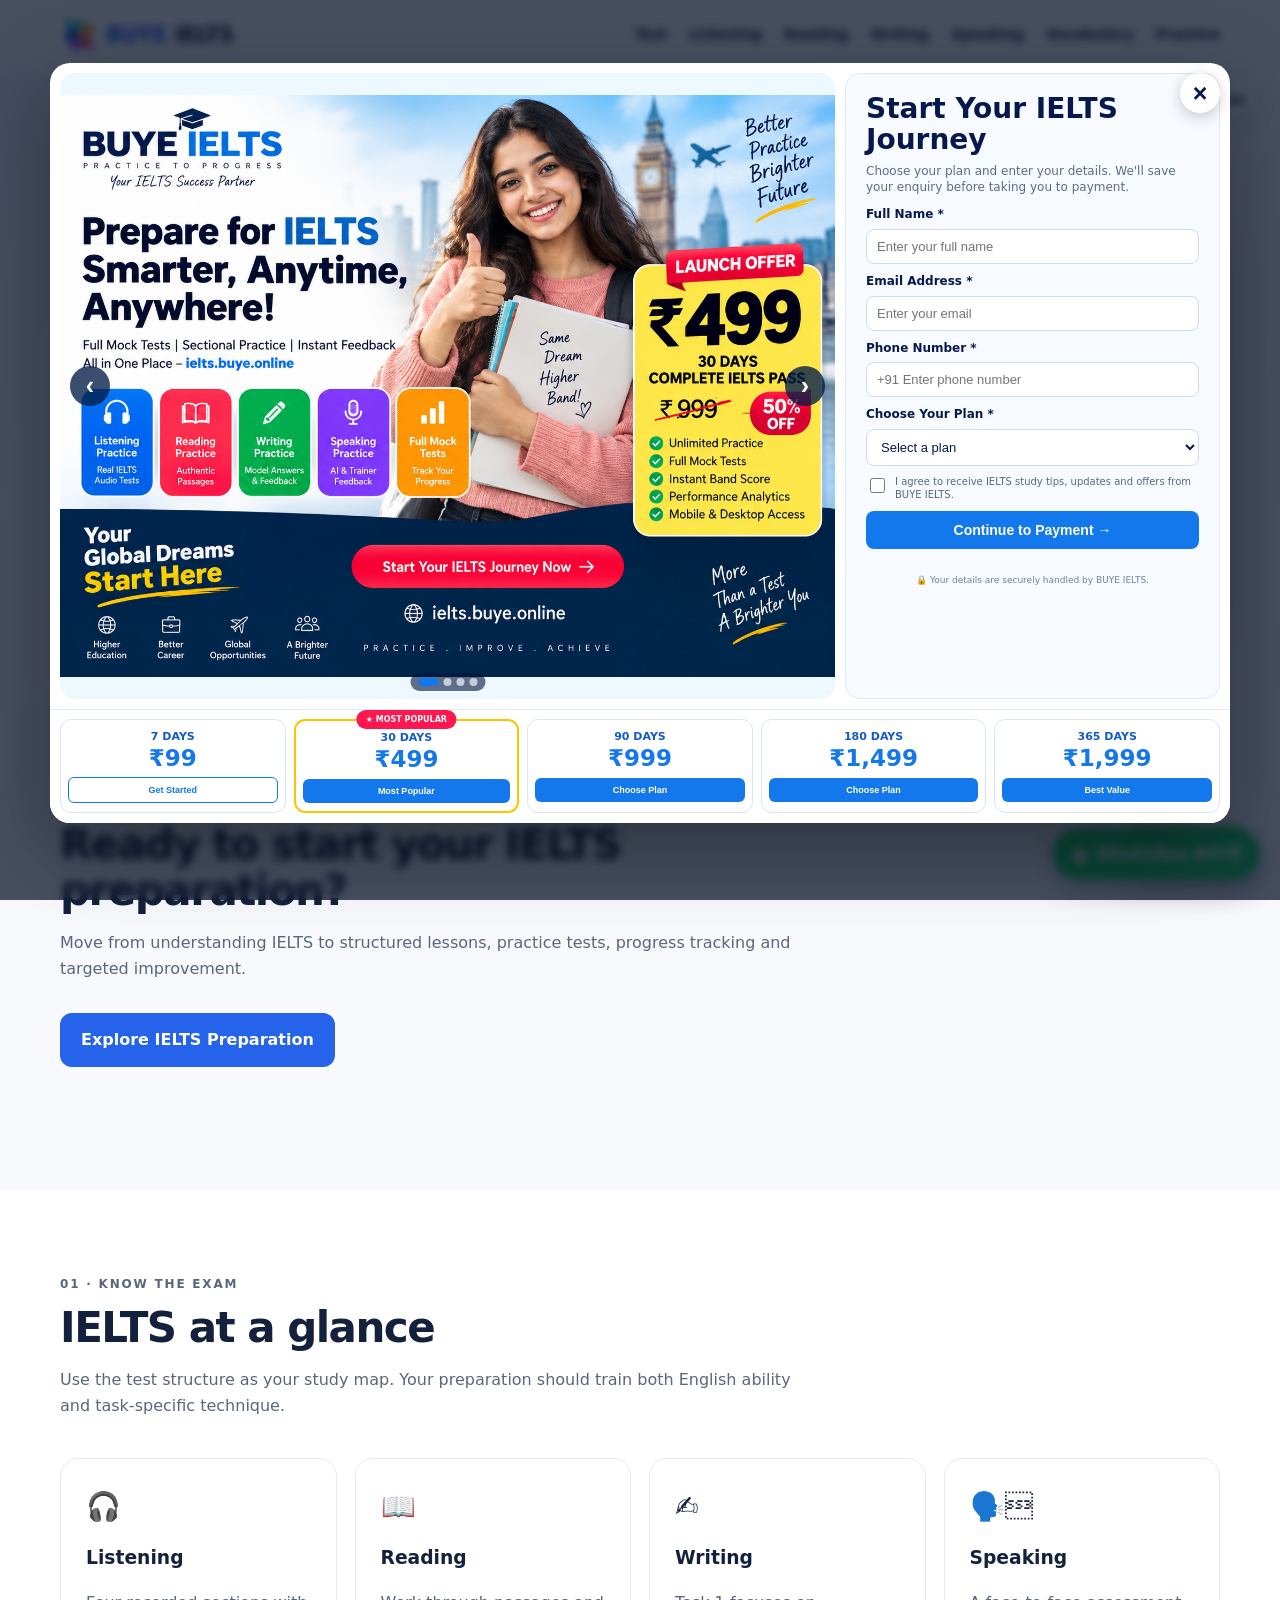
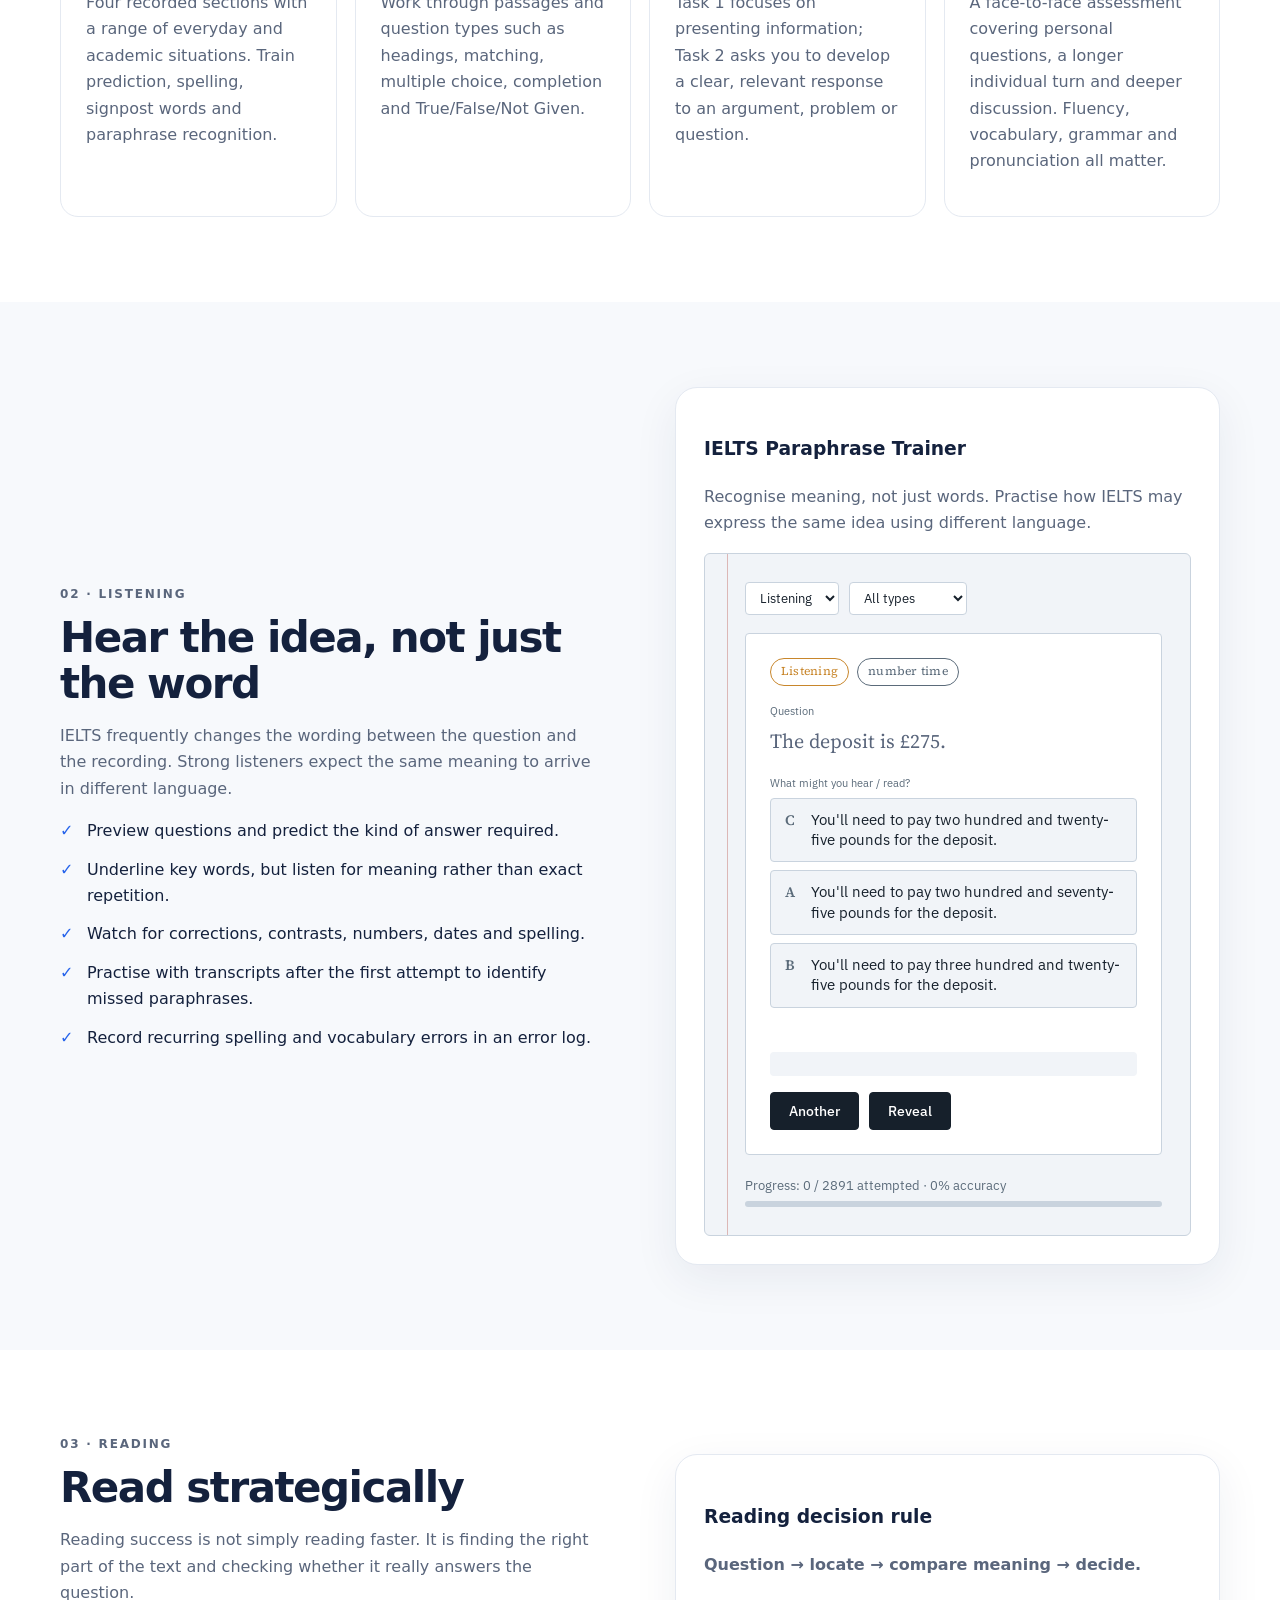
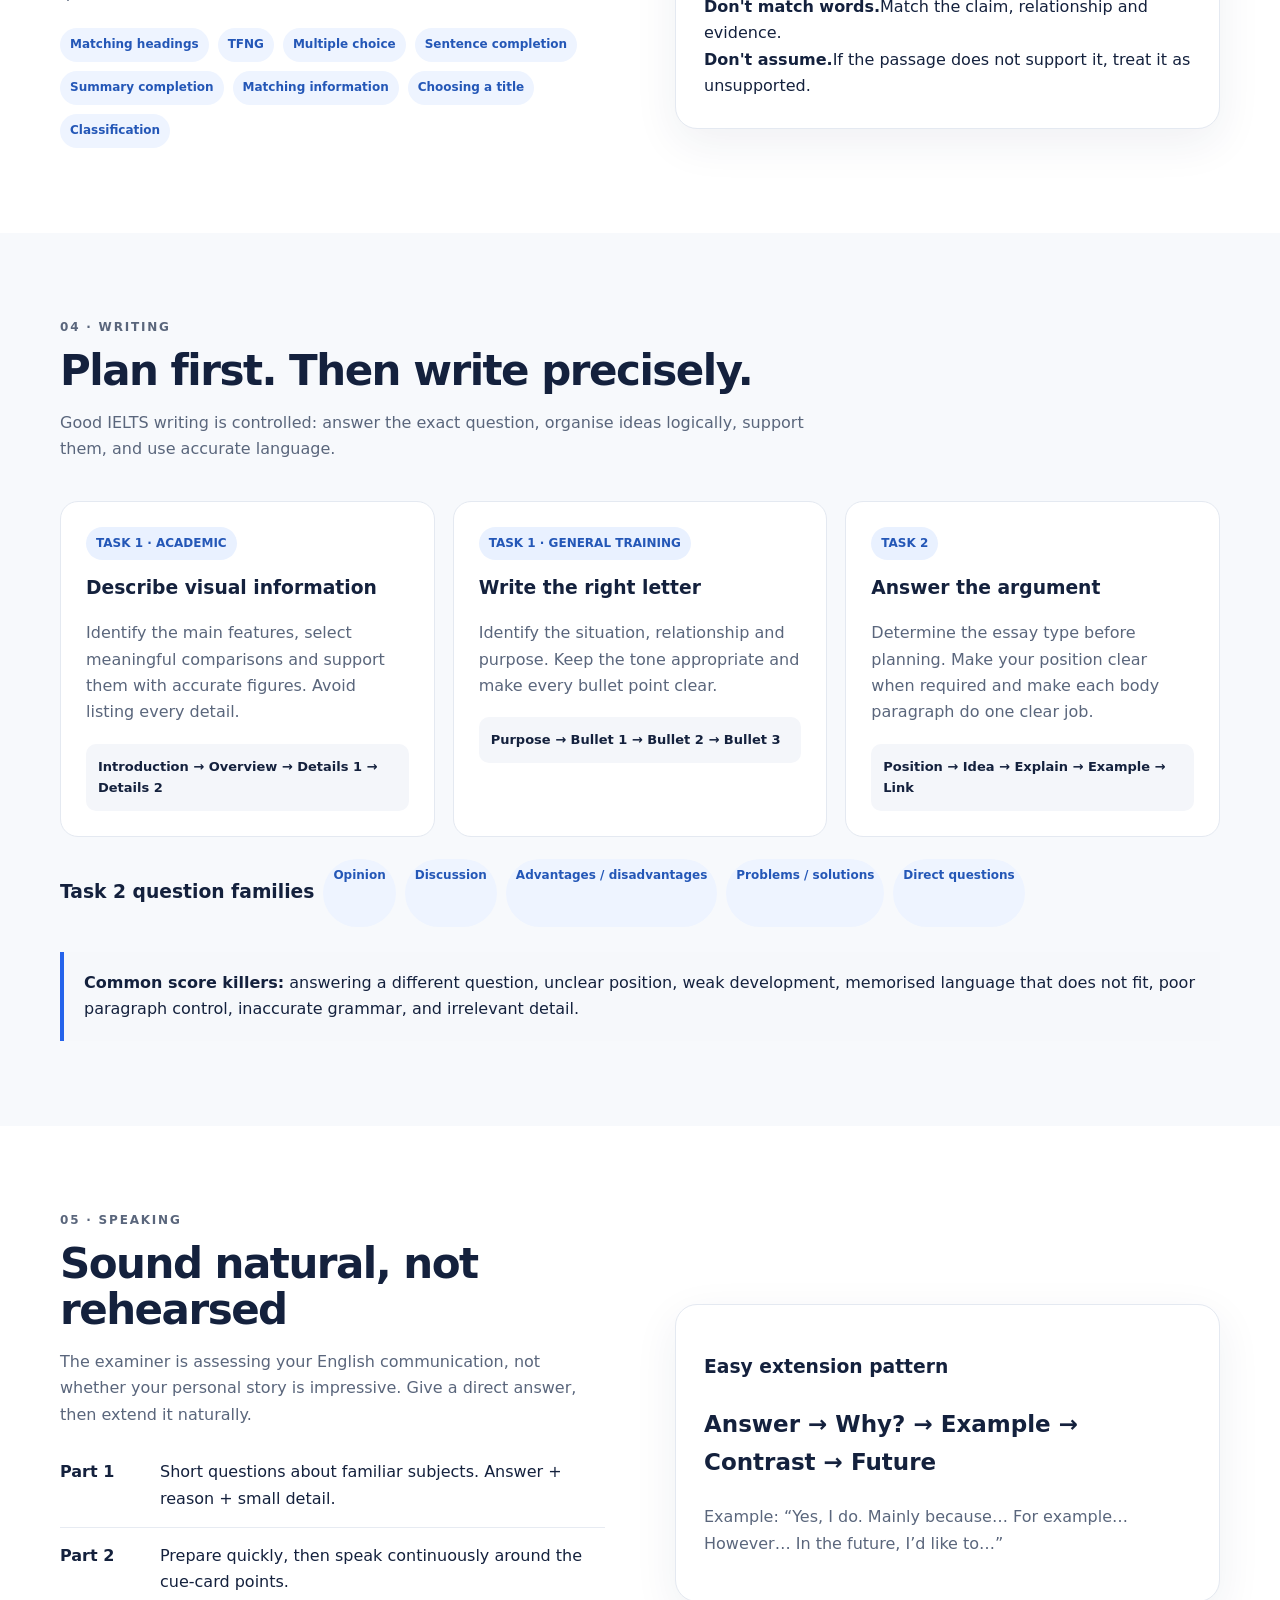
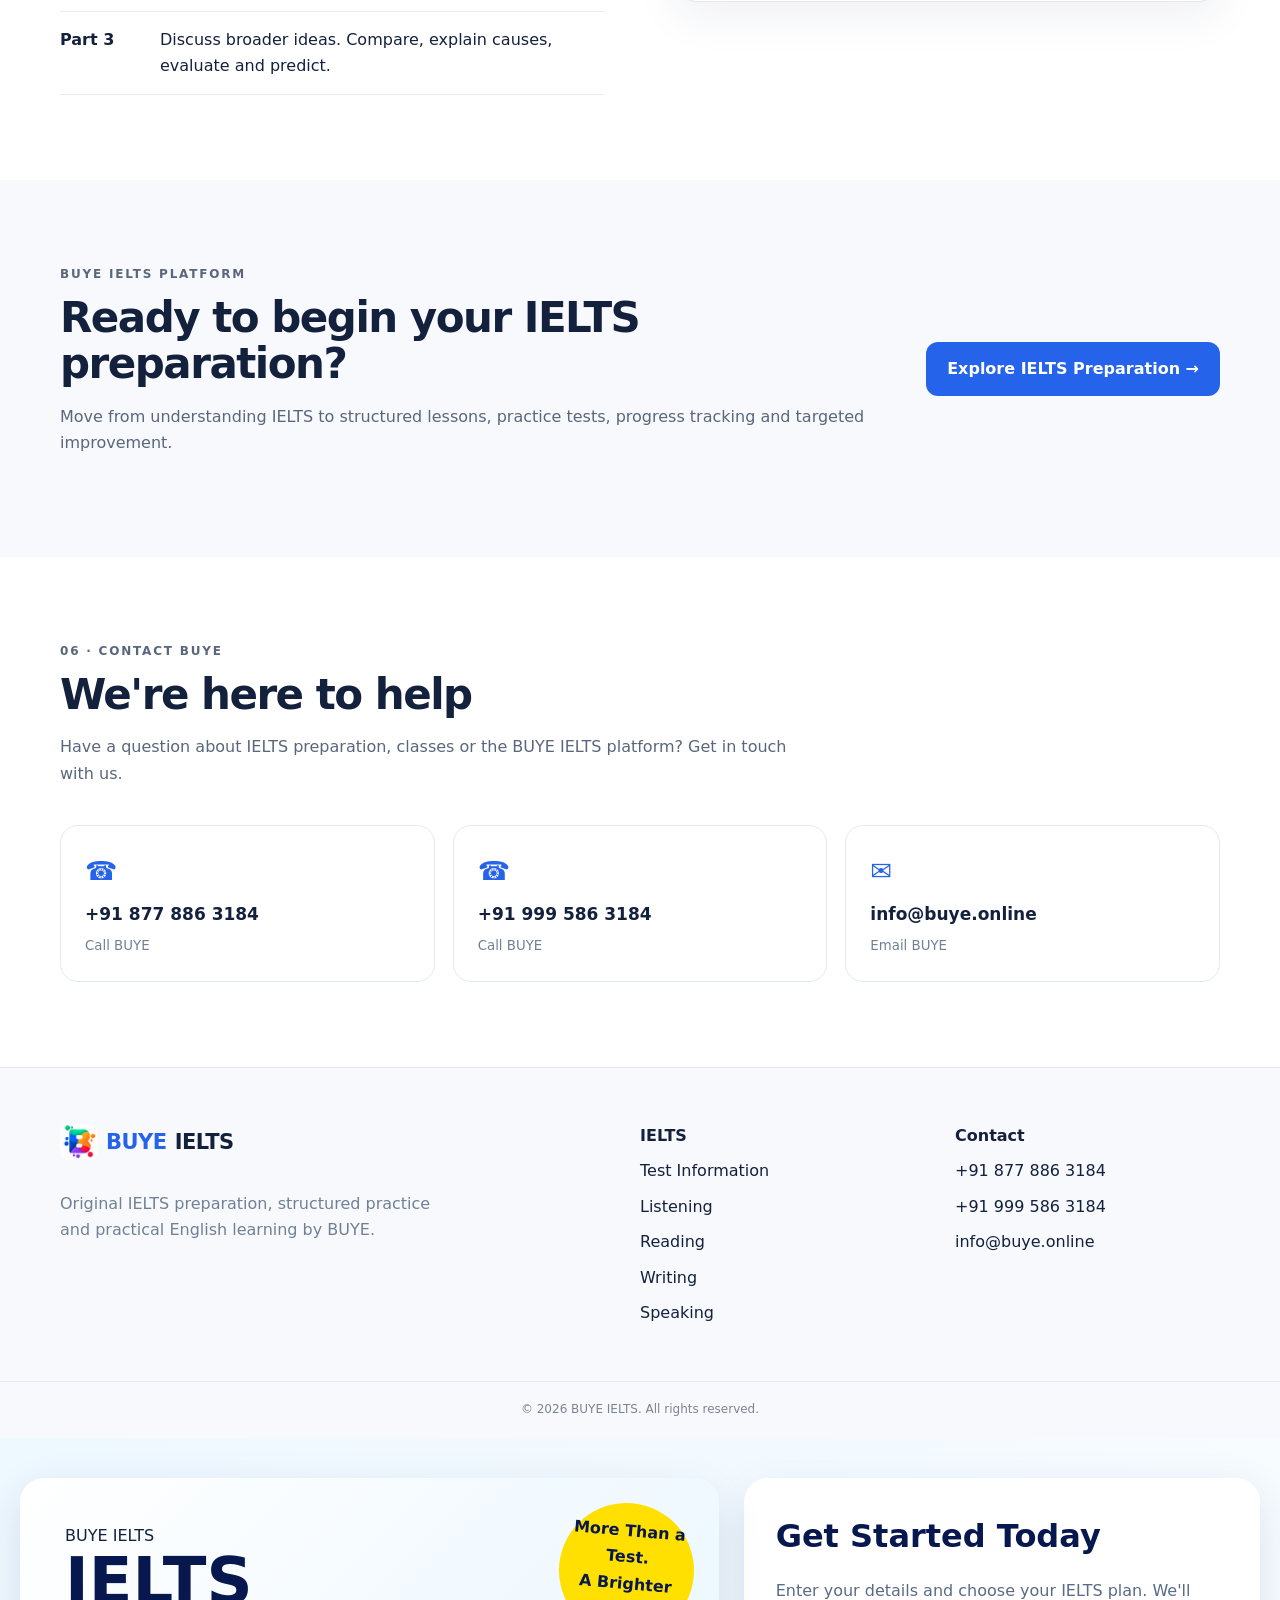
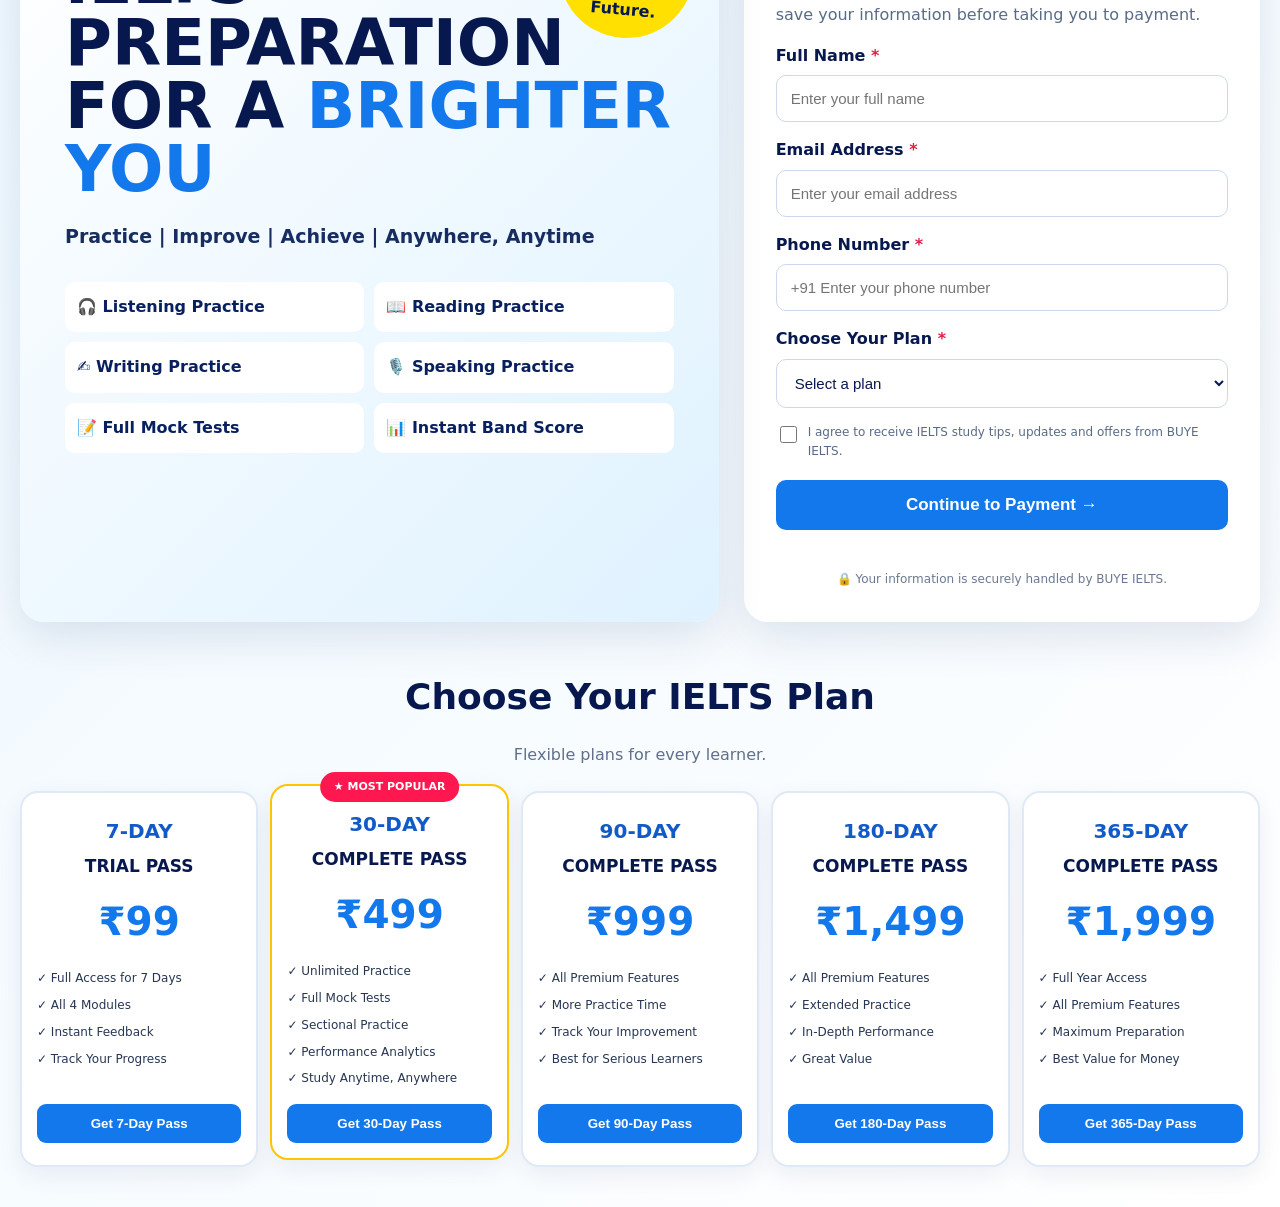
==== commit a8db41d0: "feat: integrate v2 IELTS paraphrase trainer" ====
--- a/web/index.html
+++ b/web/index.html
@@ -10,6 +10,7 @@
   <link rel="stylesheet" href="css/buye-lead-offer.css">
   <link rel="stylesheet" href="css/buye-sliding-offer.css">
   <link rel="stylesheet" href="css/buye-after-popup-guide.css">
+  <link rel="stylesheet" href="css/buye-paraphrase-trainer-v2.css" />
 </head>
 <body>
 <header class="site-header">
@@ -74,7 +75,13 @@
   <div><p class="eyebrow">02 · Listening</p><h2>Hear the idea, not just the word</h2>
   <p>IELTS frequently changes the wording between the question and the recording. Strong listeners expect the same meaning to arrive in different language.</p>
   <ul class="checklist"><li>Preview questions and predict the kind of answer required.</li><li>Underline key words, but listen for meaning rather than exact repetition.</li><li>Watch for corrections, contrasts, numbers, dates and spelling.</li><li>Practise with transcripts after the first attempt to identify missed paraphrases.</li><li>Record recurring spelling and vocabulary errors in an error log.</li></ul></div>
-  <div class="lesson-box"><h3>Paraphrase trainer</h3><div class="pair"><span>obtain</span><b>→</b><span>get / receive</span></div><div class="pair"><span>scarce</span><b>→</b><span>limited / hard to find</span></div><div class="pair"><span>familiar with</span><b>→</b><span>accustomed to</span></div><div class="pair"><span>over many years</span><b>→</b><span>over a long period</span></div><button class="btn small" onclick="newPair()">Try another</button></div>
+  <div class="lesson-box buye-paraphrase-v2-panel">
+  <h3>IELTS Paraphrase Trainer</h3>
+  <p class="paraphrase-v2-intro">
+    Recognise meaning, not just words. Practise how IELTS may express the same idea using different language.
+  </p>
+  <div id="buye-paraphrase-trainer-v2"></div>
+</div>
 </div>
 </section>
 
@@ -843,8 +850,28 @@
 
 <!-- BUYE-SLIDING-OFFER-END -->
 
-  <script src="js/api.js"></script>`r`n  <script src="js/buye-sliding-offer.js"></script>
+  <script src="js/api.js"></script>
+  <script src="js/buye-sliding-offer.js"></script>
   <script src="js/buye-after-popup-guide.js"></script>
+  
+<script src="js/buye-paraphrase-trainer-v2.js"></script>
+<script>
+  document.addEventListener("DOMContentLoaded", function () {
+    const paraphraseTrainerV2 = new BuyeParaphraseTrainer(
+      "#buye-paraphrase-trainer-v2",
+      {
+        dataUrl: "data/paraphrase-bank-v2.json",
+        modulesUrl: "data/modules-paraphrase-v2.json",
+        skill: "Listening"
+      }
+    );
+
+    paraphraseTrainerV2.init();
+  });
+</script>
 </body>
 </html>
 
+
+
+
--- a/web/css/buye-paraphrase-trainer-v2.css
+++ b/web/css/buye-paraphrase-trainer-v2.css
@@ -0,0 +1,239 @@
+/* BUYE IELTS Paraphrase Trainer — styles
+   Design idea: a practice exam paper, not a SaaS dashboard card.
+   A left margin rule (like a school exercise book), a stamped
+   skill/type badge, and a serif "exam paper" voice for headings,
+   with a clean sans for the interactive parts. */
+
+@import url('https://fonts.googleapis.com/css2?family=Source+Serif+4:opsz,wght@8..60,400;8..60,600&family=IBM+Plex+Sans:wght@400;500;600&display=swap');
+
+.bpt-root {
+  --bpt-ink: #16202B;
+  --bpt-paper: #F1F4F8;
+  --bpt-paper-line: #C9D3DE;
+  --bpt-margin: #B4463C;
+  --bpt-amber: #C8862B;
+  --bpt-good: #2F7B6F;
+  --bpt-good-bg: #E4F1EE;
+  --bpt-bad: #B4463C;
+  --bpt-bad-bg: #FBEAE8;
+  --bpt-muted: #5B6B7A;
+
+  font-family: 'IBM Plex Sans', system-ui, sans-serif;
+  color: var(--bpt-ink);
+  background: var(--bpt-paper);
+  border-radius: 6px;
+  padding: 28px 28px 28px 40px;
+  max-width: 640px;
+  margin: 0 auto;
+  position: relative;
+  border: 1px solid var(--bpt-paper-line);
+}
+
+.bpt-root::before {
+  /* exercise-book margin rule */
+  content: '';
+  position: absolute;
+  left: 22px;
+  top: 0;
+  bottom: 0;
+  width: 1px;
+  background: var(--bpt-margin);
+  opacity: 0.35;
+}
+
+.bpt-loading, .bpt-error, .bpt-empty {
+  font-size: 15px;
+  color: var(--bpt-muted);
+  padding: 24px 0;
+}
+.bpt-error { color: var(--bpt-bad); }
+
+.bpt-filterbar {
+  display: flex;
+  gap: 10px;
+  margin-bottom: 18px;
+}
+
+.bpt-select {
+  font-family: inherit;
+  font-size: 13px;
+  padding: 6px 10px;
+  border: 1px solid var(--bpt-paper-line);
+  border-radius: 4px;
+  background: #fff;
+  color: var(--bpt-ink);
+}
+
+.bpt-card {
+  background: #fff;
+  border: 1px solid var(--bpt-paper-line);
+  border-radius: 4px;
+  padding: 24px;
+}
+
+.bpt-meta {
+  display: flex;
+  gap: 8px;
+  margin-bottom: 16px;
+}
+
+.bpt-badge {
+  font-family: 'Source Serif 4', Georgia, serif;
+  font-size: 12px;
+  letter-spacing: 0.02em;
+  padding: 3px 10px;
+  border-radius: 100px;
+  border: 1px solid var(--bpt-amber);
+  color: var(--bpt-amber);
+}
+.bpt-badge-alt {
+  border-color: var(--bpt-muted);
+  color: var(--bpt-muted);
+}
+
+.bpt-label {
+  font-size: 11px;
+  color: var(--bpt-muted);
+  margin-bottom: 6px;
+}
+
+.bpt-question p {
+  font-family: 'Source Serif 4', Georgia, serif;
+  font-size: 20px;
+  line-height: 1.5;
+  margin: 0 0 18px 0;
+}
+
+.bpt-context {
+  background: #FBF7EF;
+  border-left: 3px solid var(--bpt-amber);
+  padding: 10px 14px;
+  margin-bottom: 16px;
+  border-radius: 0 4px 4px 0;
+}
+.bpt-context p {
+  margin: 0;
+  font-size: 14.5px;
+  font-style: italic;
+  line-height: 1.5;
+}
+
+.bpt-options {
+  display: flex;
+  flex-direction: column;
+  gap: 8px;
+  margin-bottom: 14px;
+}
+
+.bpt-option {
+  display: flex;
+  align-items: flex-start;
+  gap: 10px;
+  text-align: left;
+  font-family: inherit;
+  font-size: 14.5px;
+  line-height: 1.4;
+  padding: 11px 14px;
+  background: var(--bpt-paper);
+  border: 1px solid var(--bpt-paper-line);
+  border-radius: 4px;
+  cursor: pointer;
+  color: var(--bpt-ink);
+  transition: border-color 0.15s ease, background 0.15s ease;
+}
+.bpt-option:hover:not([disabled]) {
+  border-color: var(--bpt-amber);
+}
+.bpt-option[disabled] {
+  cursor: default;
+}
+.bpt-option-label {
+  font-family: 'Source Serif 4', Georgia, serif;
+  font-weight: 600;
+  color: var(--bpt-muted);
+  min-width: 16px;
+}
+.bpt-option.bpt-correct {
+  background: var(--bpt-good-bg);
+  border-color: var(--bpt-good);
+}
+.bpt-option.bpt-correct .bpt-option-label { color: var(--bpt-good); }
+.bpt-option.bpt-incorrect {
+  background: var(--bpt-bad-bg);
+  border-color: var(--bpt-bad);
+}
+.bpt-option.bpt-incorrect .bpt-option-label { color: var(--bpt-bad); }
+
+.bpt-feedback {
+  font-size: 14px;
+  font-weight: 500;
+  margin: 10px 0;
+  min-height: 20px;
+}
+.bpt-feedback-good { color: var(--bpt-good); }
+.bpt-feedback-bad { color: var(--bpt-bad); }
+
+.bpt-explanation {
+  background: var(--bpt-paper);
+  border-radius: 4px;
+  padding: 12px 14px;
+  margin-bottom: 16px;
+}
+.bpt-keyphrases-label {
+  font-size: 11px;
+  color: var(--bpt-muted);
+  margin-bottom: 6px;
+}
+.bpt-keyphrases {
+  margin: 0 0 8px 0;
+  padding-left: 18px;
+  font-size: 14px;
+}
+.bpt-keyphrases li { margin-bottom: 2px; }
+.bpt-explanation-text {
+  margin: 0;
+  font-size: 13.5px;
+  color: var(--bpt-muted);
+  line-height: 1.5;
+}
+
+.bpt-actions {
+  display: flex;
+  gap: 10px;
+}
+.bpt-btn {
+  font-family: inherit;
+  font-size: 13.5px;
+  font-weight: 500;
+  padding: 9px 18px;
+  border-radius: 4px;
+  border: 1px solid var(--bpt-ink);
+  background: var(--bpt-ink);
+  color: #fff;
+  cursor: pointer;
+}
+.bpt-btn:hover { opacity: 0.88; }
+
+.bpt-progress-wrap {
+  margin-top: 20px;
+}
+.bpt-progress-label {
+  font-size: 12.5px;
+  color: var(--bpt-muted);
+  margin-bottom: 6px;
+}
+.bpt-progress-track {
+  height: 6px;
+  background: var(--bpt-paper-line);
+  border-radius: 100px;
+  overflow: hidden;
+}
+.bpt-progress-fill {
+  height: 100%;
+  background: var(--bpt-amber);
+  transition: width 0.2s ease;
+}
+
+@media (prefers-reduced-motion: reduce) {
+  .bpt-option, .bpt-progress-fill { transition: none; }
+}
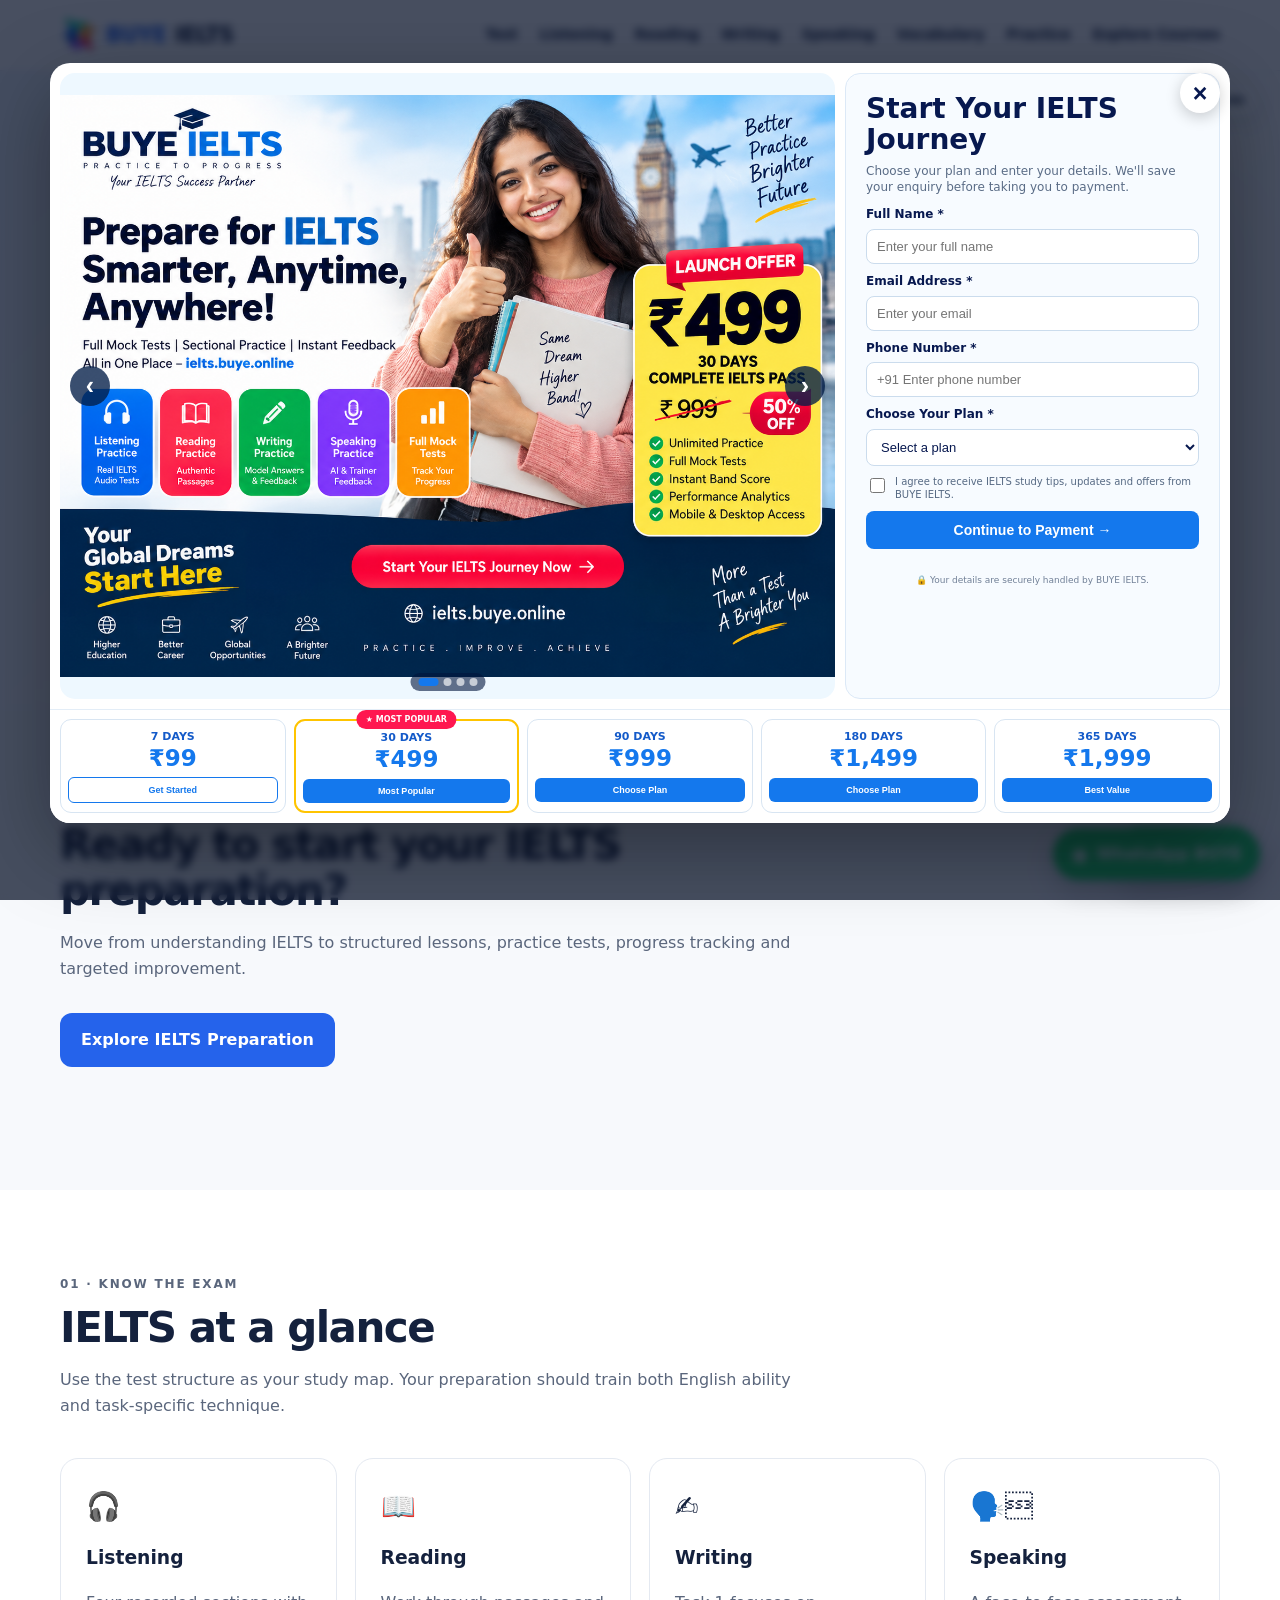
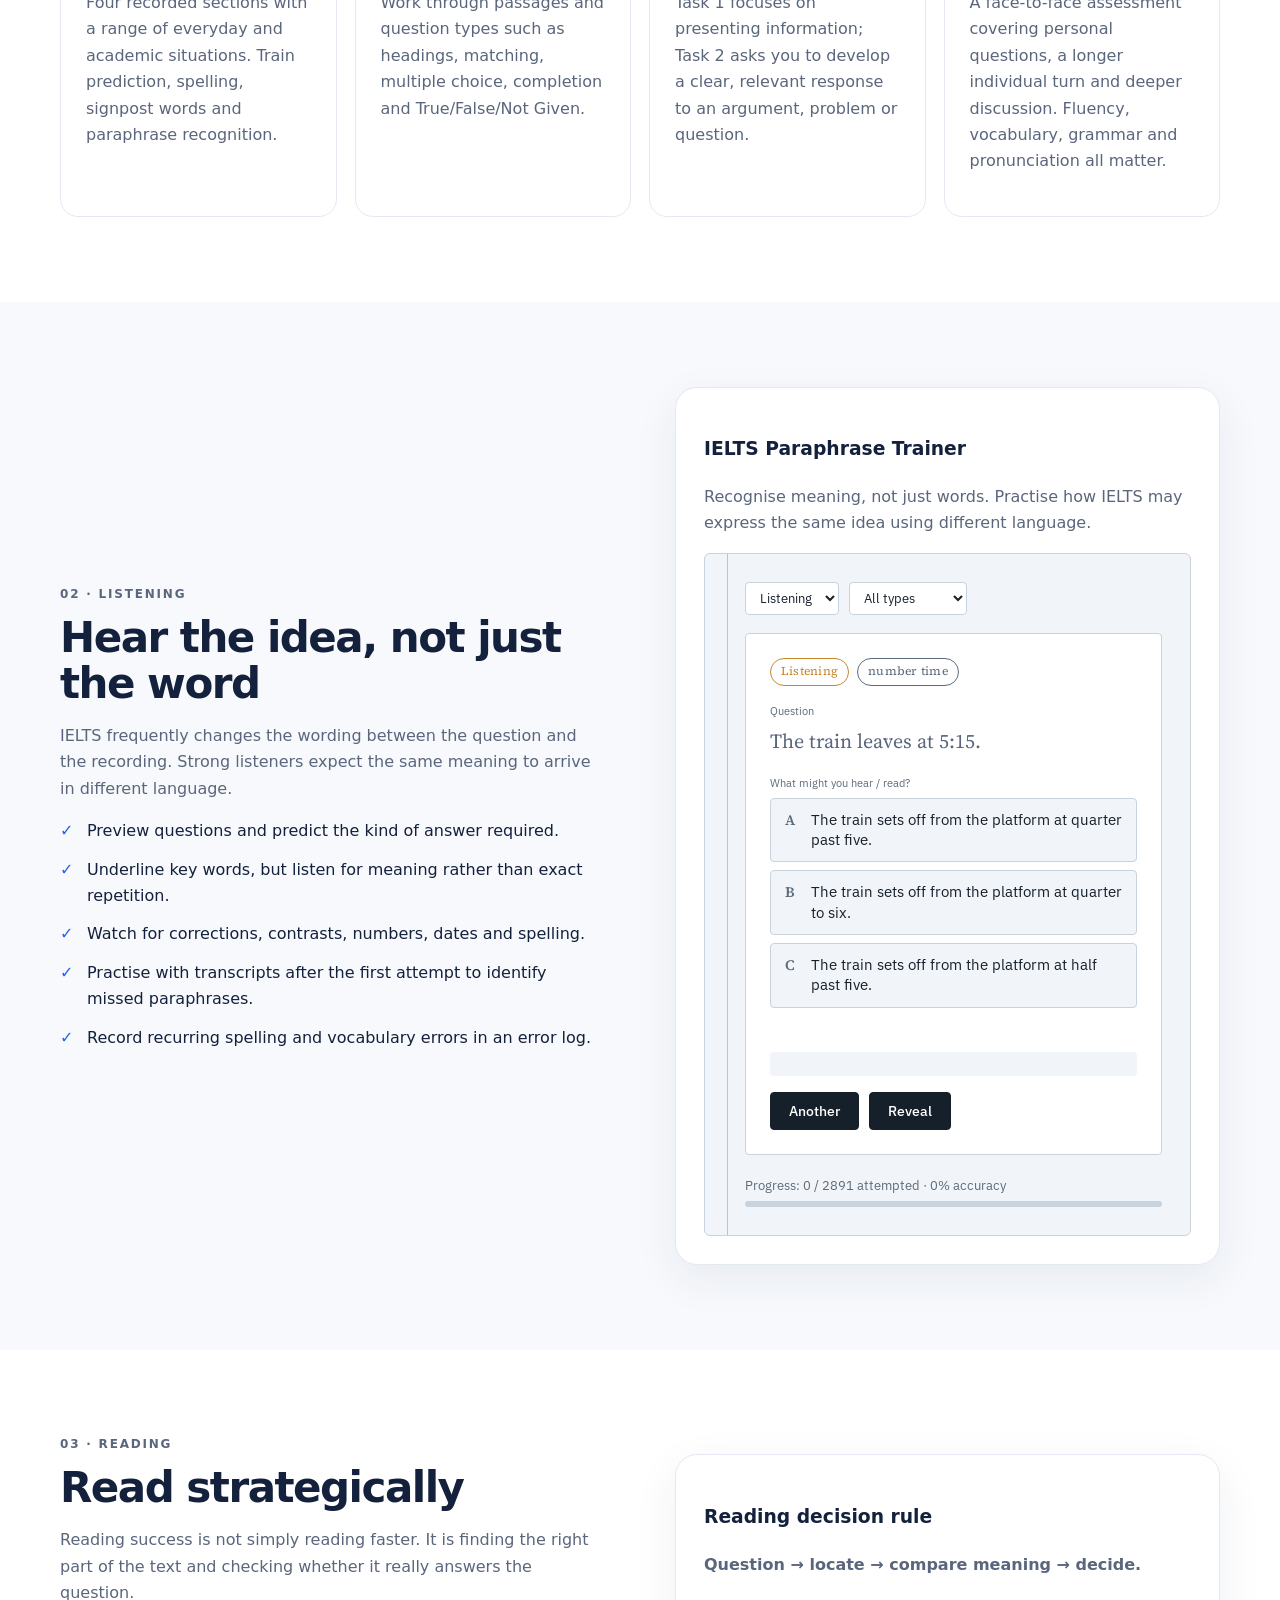
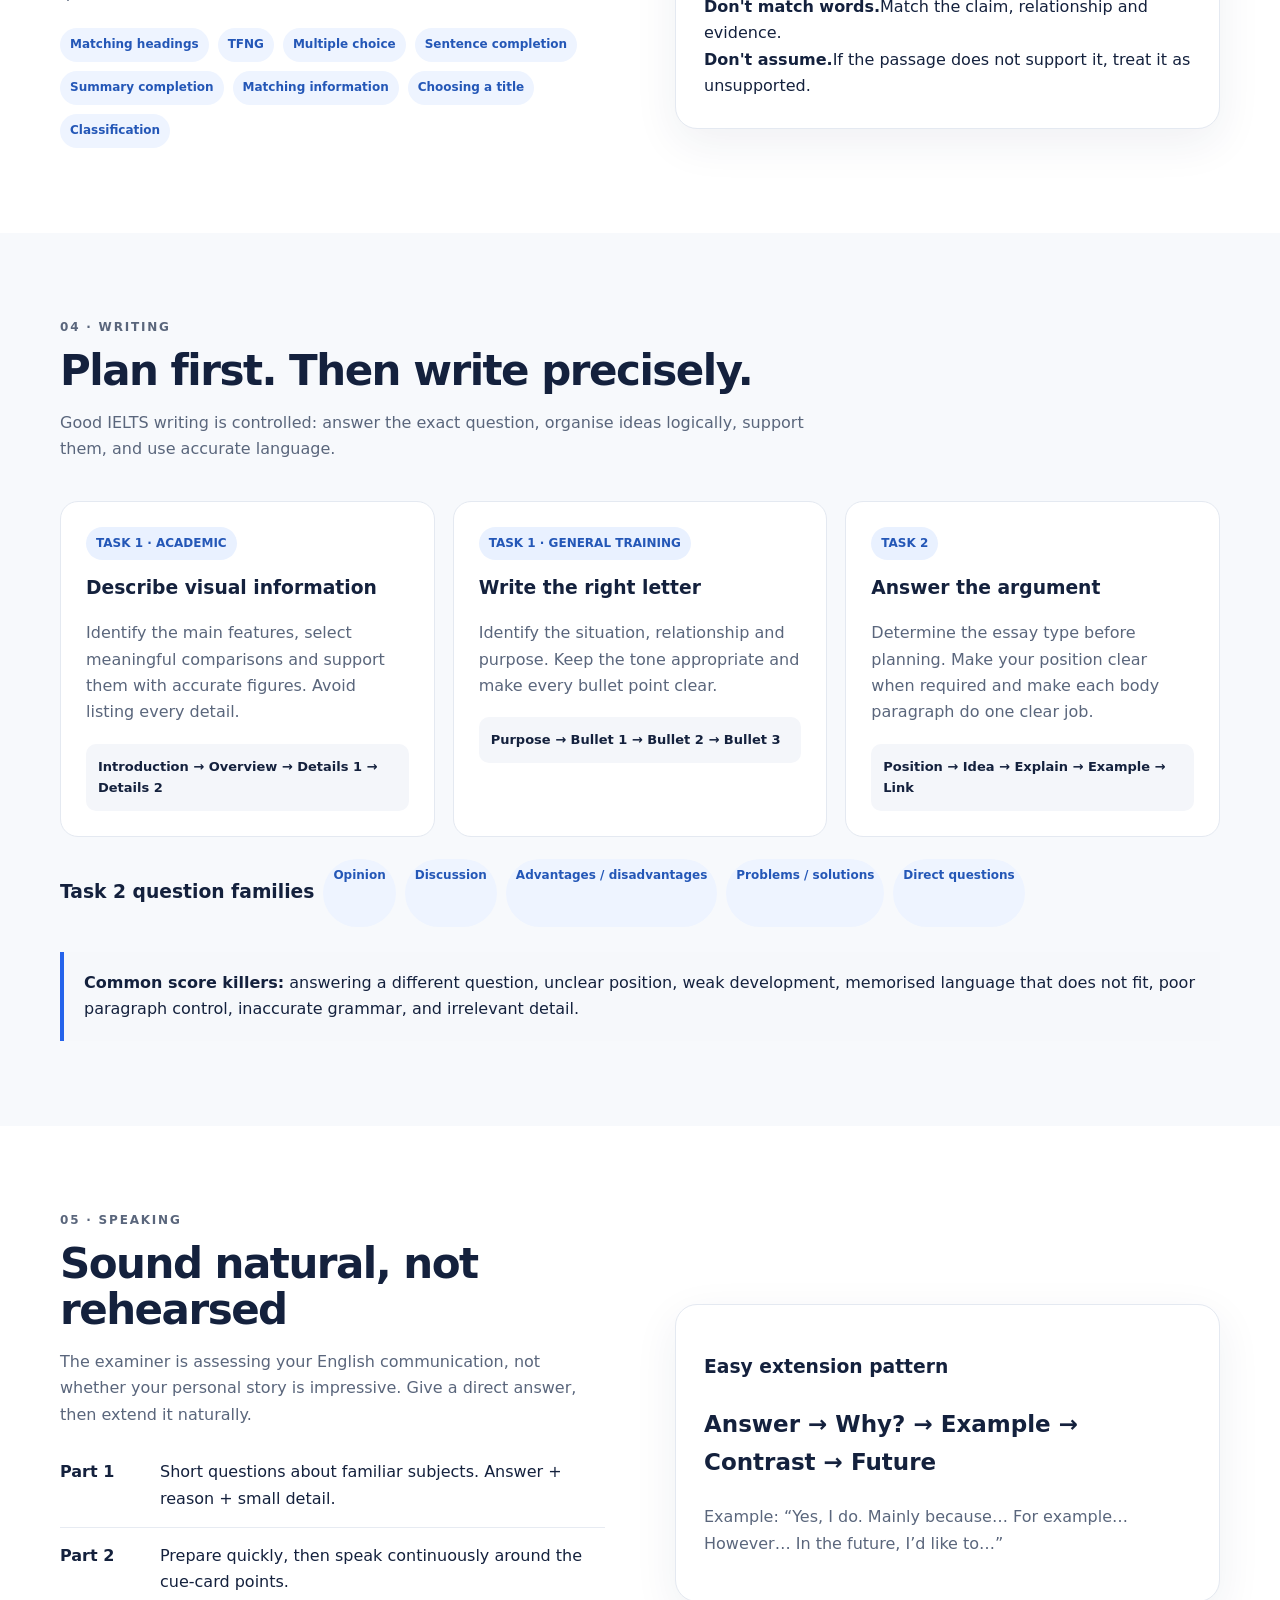
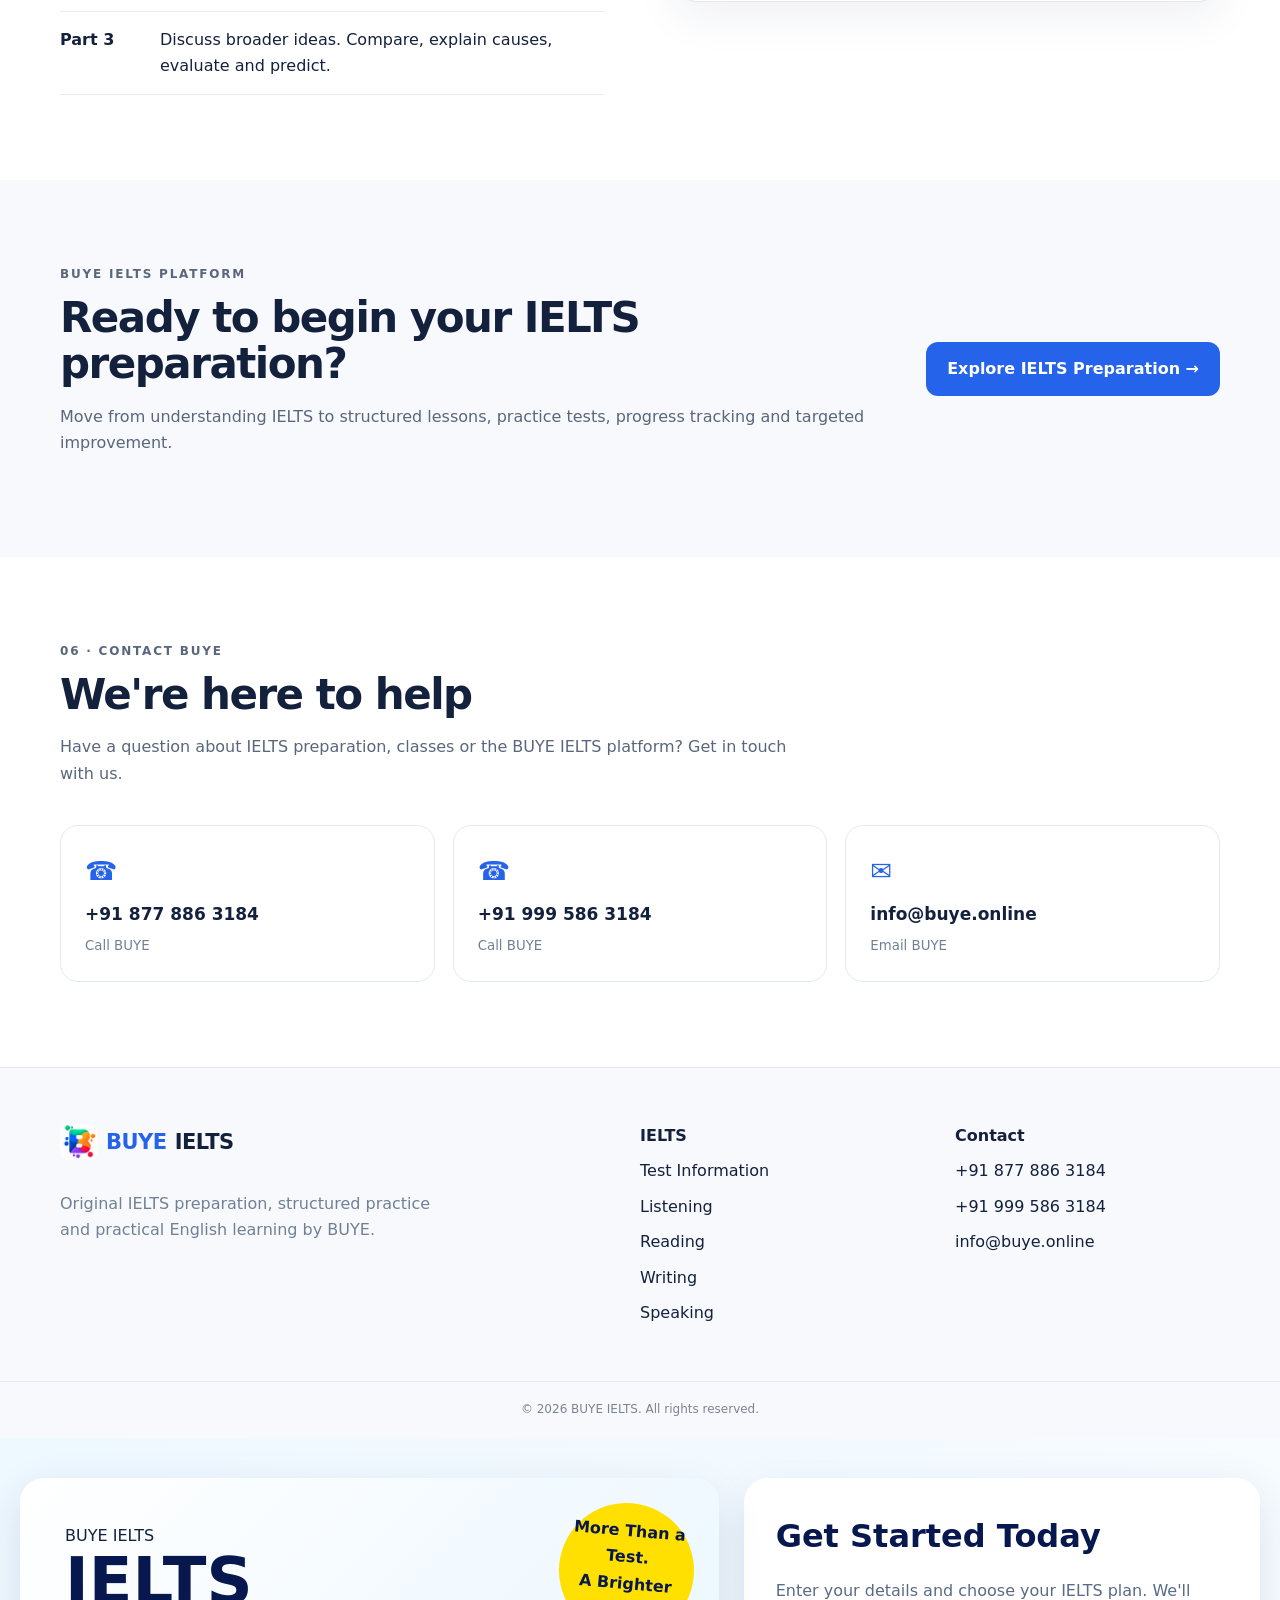
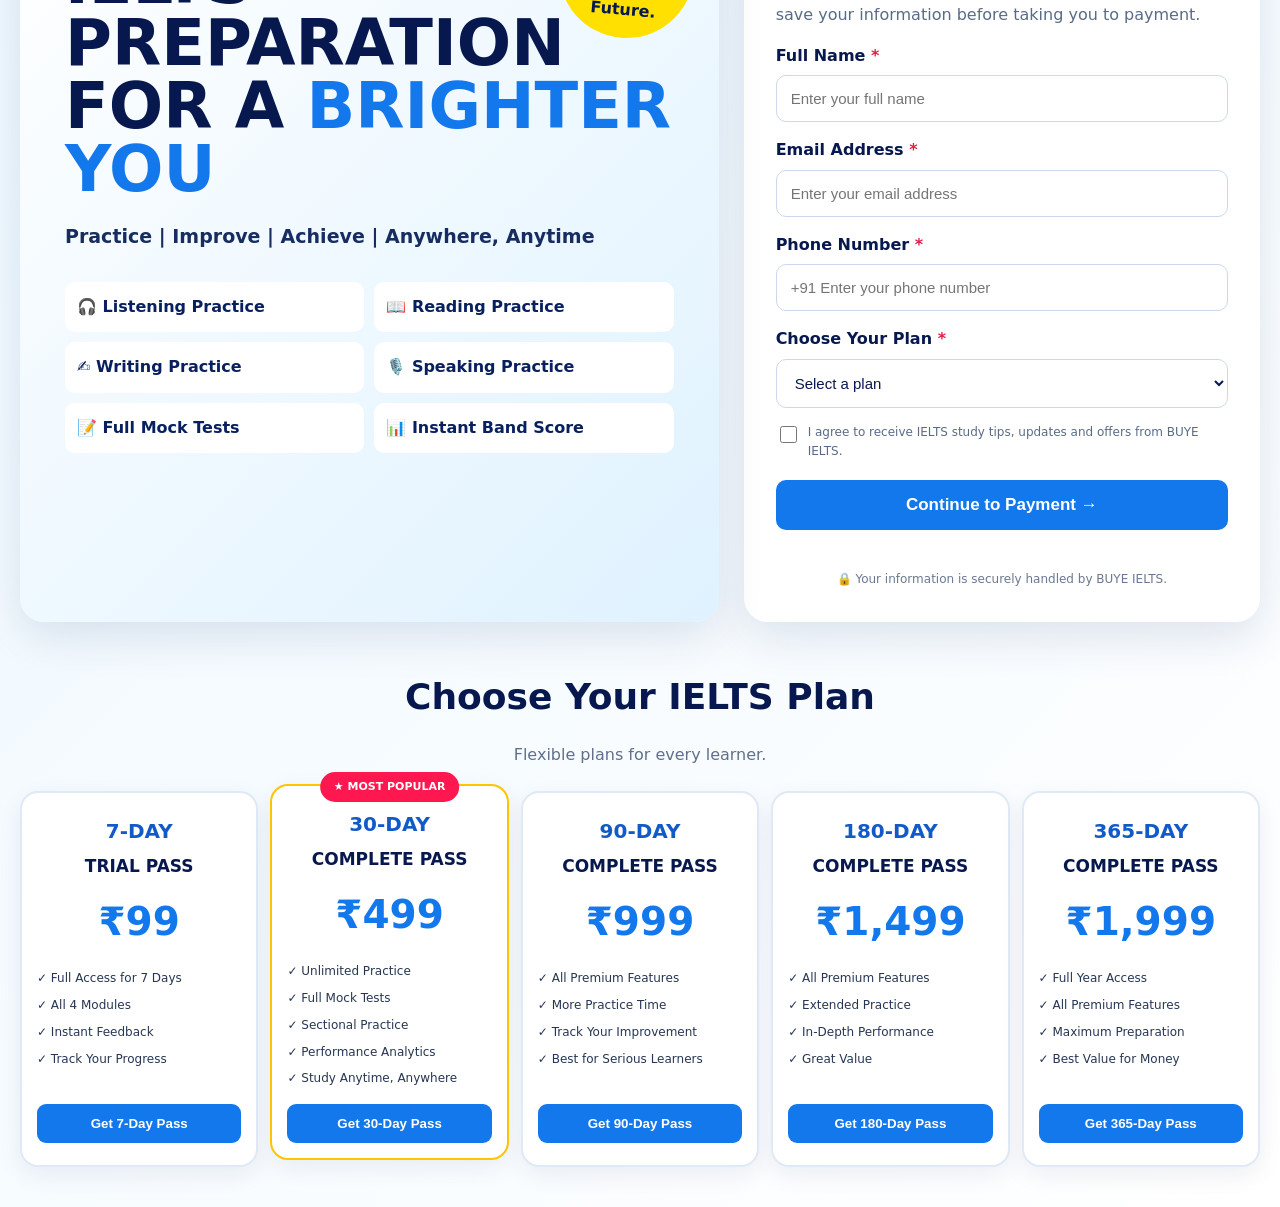
==== commit 381e6286: "Add Explore Courses navigation link" ====
--- a/web/index.html
+++ b/web/index.html
@@ -21,6 +21,12 @@
       <a href="#test">Test</a><a href="#listening">Listening</a><a href="#reading">Reading</a>
       <a href="#writing">Writing</a><a href="#speaking">Speaking</a><a href="#vocab">Vocabulary</a>
       <a href="#practice">Practice</a>
+<a href="https://learn.buye.online"
+   class="nav-link"
+   target="_blank"
+   rel="noopener noreferrer">
+  Explore Courses
+</a>
     </nav>
   </div>
 </header>
